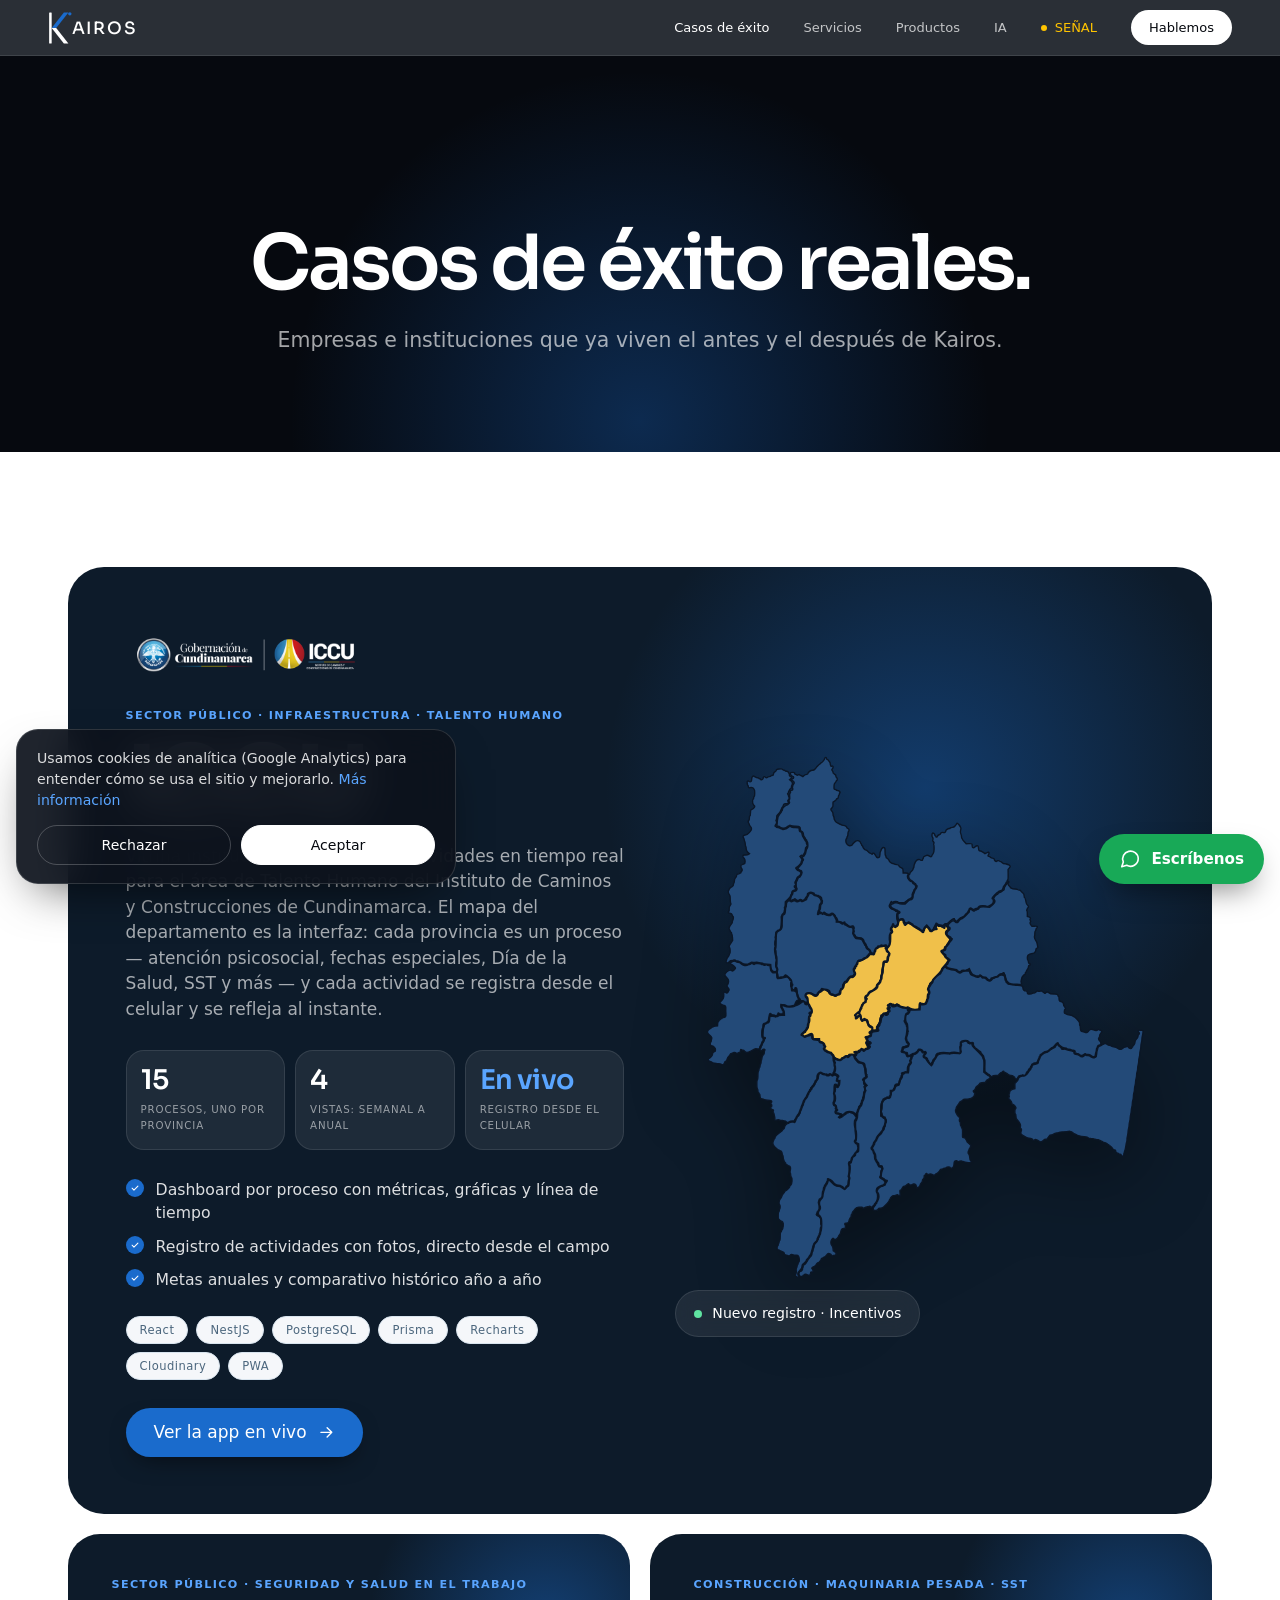
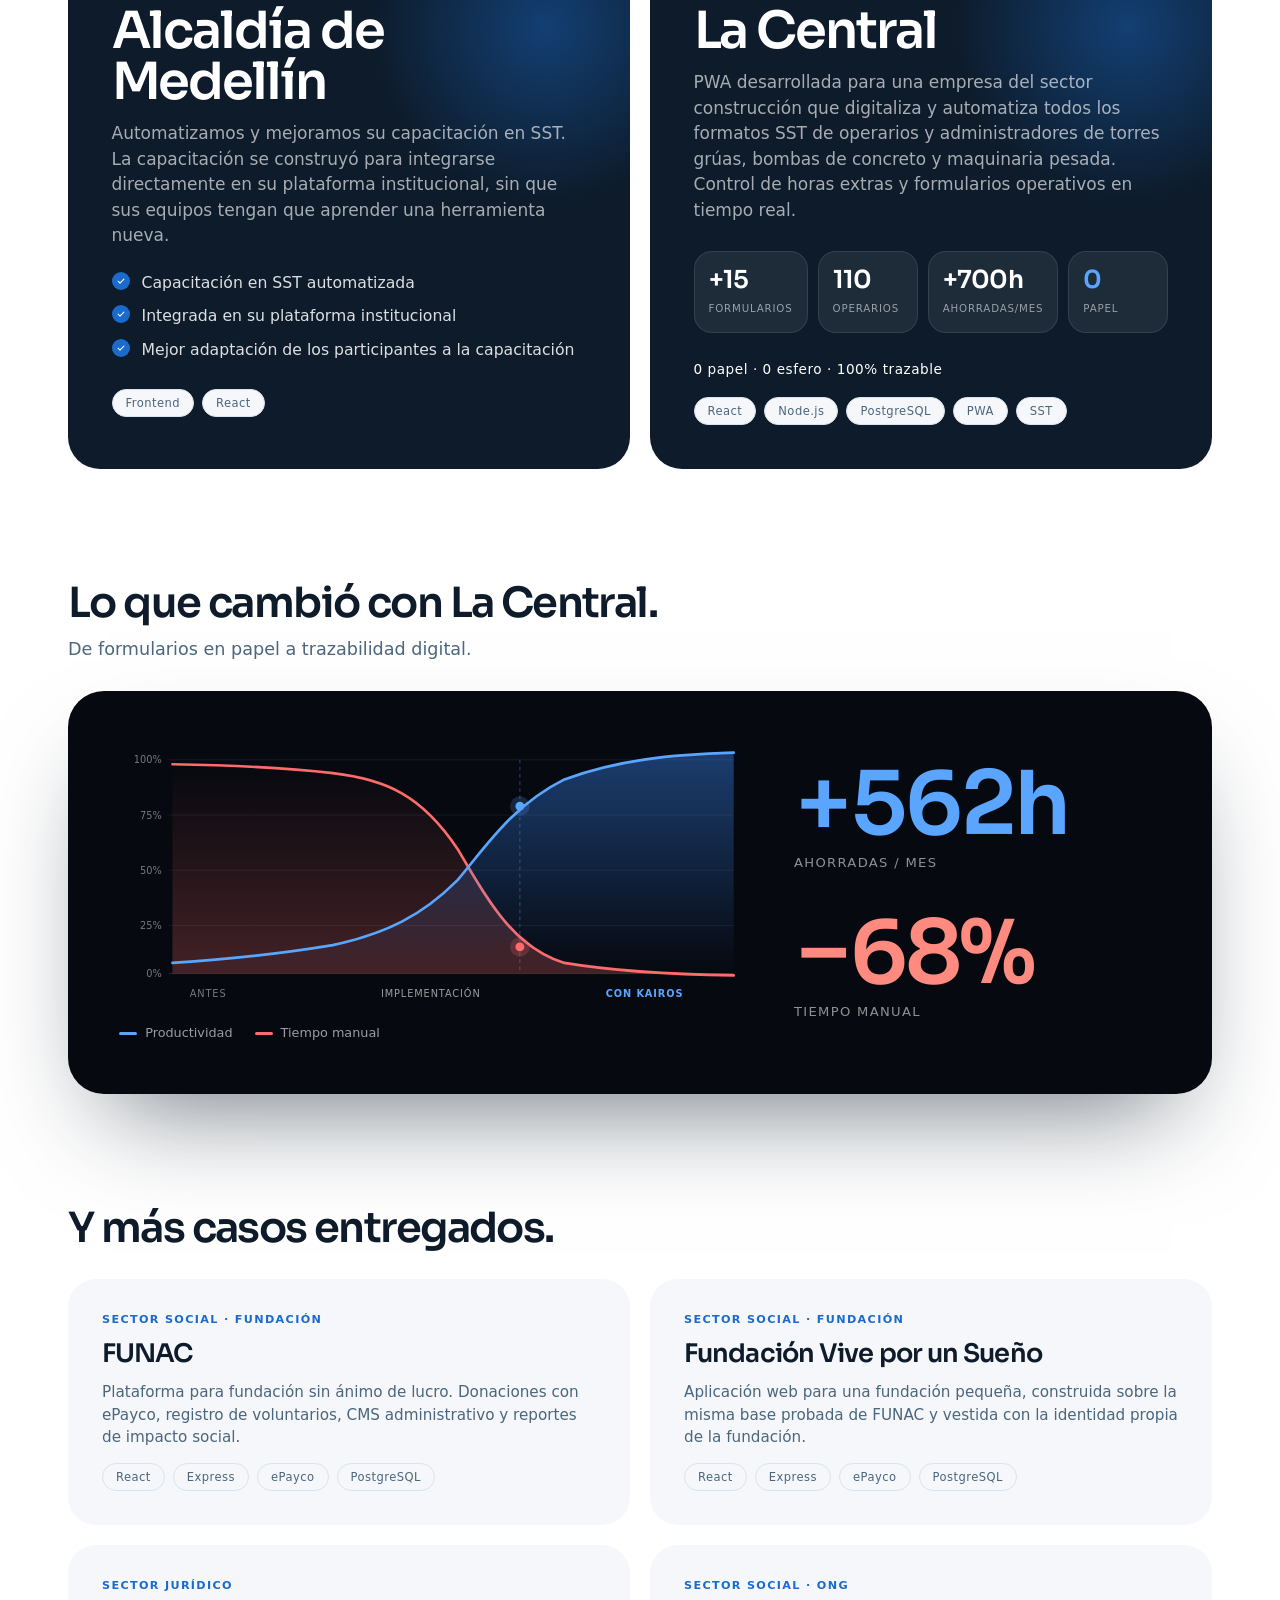
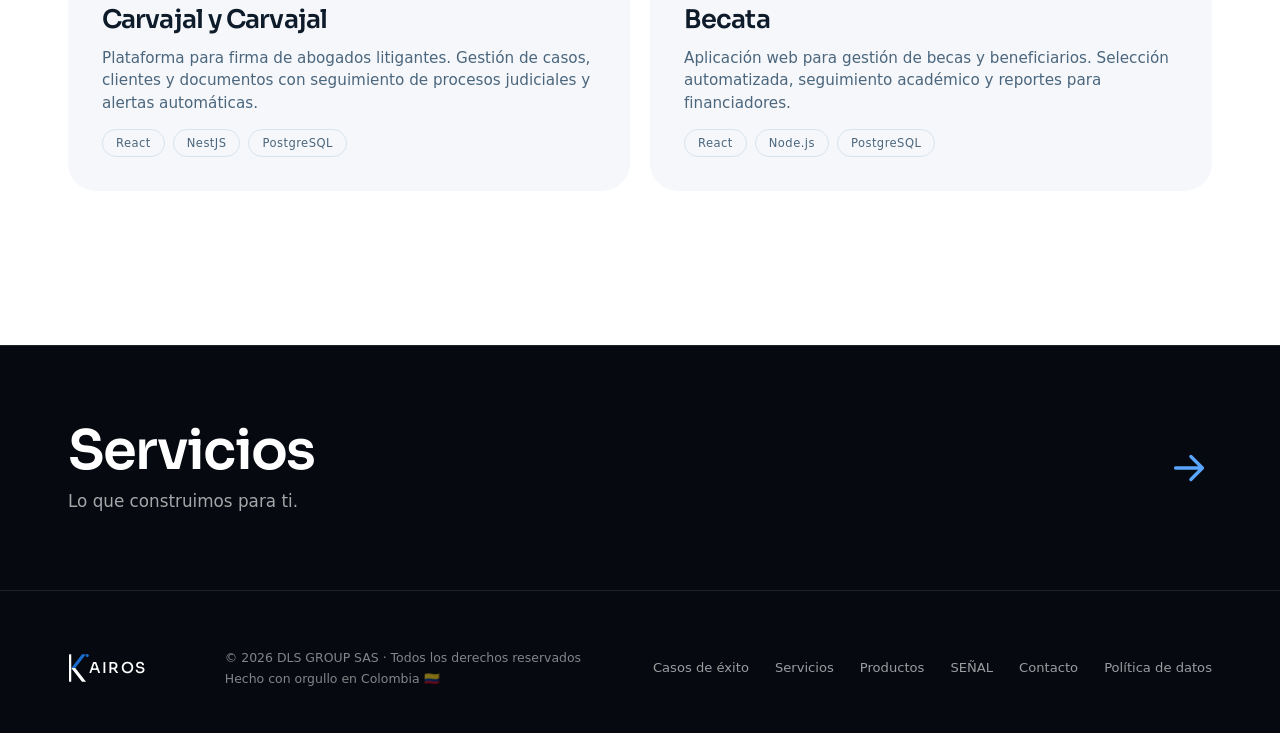
==== casos.html @ 8e81c5b2 "nuevas pantallas" ====
<!DOCTYPE html>
<html lang="es" class="sub">
<head>
<meta charset="UTF-8"/>
<meta name="viewport" content="width=device-width, initial-scale=1.0, viewport-fit=cover"/>
<title>Casos de éxito — Kairos</title>
<script>document.documentElement.classList.add('js')</script>
<meta name="description" content="ICCU, La Central, Alcaldía de Medellín y más: casos reales de software a medida e IA integrada desarrollados por Kairos en Colombia."/>
<meta name="robots" content="index, follow"/>
<meta name="theme-color" content="#06090F"/>
<link rel="canonical" href="https://kairosdls.com/casos.html"/>
<meta property="og:type" content="website"/>
<meta property="og:title" content="Casos de éxito — Kairos"/>
<meta property="og:description" content="ICCU, La Central, Alcaldía de Medellín y más: casos reales de software a medida e IA integrada desarrollados por Kairos en Colombia."/>
<meta property="og:url" content="https://kairosdls.com/casos.html"/>
<meta property="og:image" content="https://kairosdls.com/og-image.png"/>
<meta property="og:locale" content="es_CO"/>
<meta name="twitter:card" content="summary_large_image"/>
<meta name="twitter:title" content="Casos de éxito — Kairos"/>
<meta name="twitter:description" content="ICCU, La Central, Alcaldía de Medellín y más: casos reales de software a medida e IA integrada desarrollados por Kairos en Colombia."/>
<meta name="twitter:image" content="https://kairosdls.com/og-image.png"/>
<link rel="icon" type="image/png" href="logo3.png"/>
<link rel="apple-touch-icon" href="logo3.png"/>
<link rel="preconnect" href="https://fonts.googleapis.com"/>
<link rel="preconnect" href="https://fonts.gstatic.com" crossorigin/>
<link href="https://fonts.googleapis.com/css2?family=Sora:wght@300;400;500;600;700&family=Barlow:wght@400;500;600;700&family=Barlow+Condensed:wght@600;700;800&display=swap" rel="stylesheet"/>
<link rel="stylesheet" href="assets/kairos.css"/>
</head>
<body>
<svg width="0" height="0" style="position:absolute" aria-hidden="true">
  <defs>
    <symbol id="i-arrow" viewBox="0 0 24 24"><path d="M5 12h14M13 6l6 6-6 6"/></symbol>
    <symbol id="i-chev" viewBox="0 0 24 24"><path d="M9 6l6 6-6 6"/></symbol>
    <symbol id="i-check" viewBox="0 0 24 24"><path d="M5 12.5l4.5 4.5L19 7.5"/></symbol>
    <symbol id="i-chat" viewBox="0 0 24 24"><path d="M21 11.5a8.5 8.5 0 0 1-12.6 7.4L3 20.5l1.7-5.2A8.5 8.5 0 1 1 21 11.5z"/></symbol>
    <symbol id="i-mail" viewBox="0 0 24 24"><rect x="3" y="5" width="18" height="14" rx="3"/><path d="M3.5 7.5l8.5 6 8.5-6"/></symbol>
    <symbol id="i-cal" viewBox="0 0 24 24"><rect x="3" y="5" width="18" height="16" rx="3"/><path d="M3 10h18M8 3v4M16 3v4"/></symbol>
    <symbol id="i-file" viewBox="0 0 24 24"><path d="M7 3h7l4 4v14H7V3zM14 3v4h4"/></symbol>
    <symbol id="i-shield" viewBox="0 0 24 24"><path d="M12 3l8 3v6c0 5-3.5 8-8 9-4.5-1-8-4-8-9V6l8-3z"/><path d="M9 12l2 2 4-4"/></symbol>
    <symbol id="i-bell" viewBox="0 0 24 24"><path d="M6 16v-5a6 6 0 1 1 12 0v5l1.5 2h-15L6 16zM10 21h4"/></symbol>
    <symbol id="i-chart" viewBox="0 0 24 24"><path d="M4 20h16M7 20v-7M12 20V6M17 20v-10"/></symbol>
    <symbol id="i-flow" viewBox="0 0 24 24"><path d="M4 4h6v6H4zM14 14h6v6h-6zM10 7h4a3 3 0 0 1 3 3v4"/></symbol>
    <symbol id="i-spark" viewBox="0 0 24 24"><path d="M12 3l1.8 5.2L19 10l-5.2 1.8L12 17l-1.8-5.2L5 10l5.2-1.8L12 3zM19 16l.7 2 2 .7-2 .7-.7 2-.7-2-2-.7 2-.7.7-2z"/></symbol>
    <symbol id="i-alert" viewBox="0 0 24 24"><path d="M12 4l9 16H3L12 4zM12 10v4M12 17h.01"/></symbol>
    <symbol id="i-pen" viewBox="0 0 24 24"><path d="M4 20l4-1L19 8l-3-3L5 16l-1 4z"/></symbol>
    <symbol id="i-form" viewBox="0 0 24 24"><rect x="5" y="3" width="14" height="18" rx="3"/><path d="M9 8h6M9 12h6M9 16h3"/></symbol>
    <symbol id="i-sig" viewBox="0 0 24 24"><path d="M5 5a10 10 0 0 0 0 14M19 5a10 10 0 0 1 0 14M8.5 8.5a5 5 0 0 0 0 7M15.5 8.5a5 5 0 0 1 0 7"/><circle cx="12" cy="12" r="1.2"/></symbol>
    <symbol id="i-eye" viewBox="0 0 24 24"><path d="M2 12s3.8-7 10-7 10 7 10 7-3.8 7-10 7S2 12 2 12z"/><circle cx="12" cy="12" r="3"/></symbol>
    <symbol id="i-key" viewBox="0 0 24 24"><circle cx="8" cy="15" r="4"/><path d="M11 12l9-9M16 7l3 3M14 9l2 2"/></symbol>
    <symbol id="i-dumb" viewBox="0 0 24 24"><path d="M6.5 7v10M3.5 9.5v5M17.5 7v10M20.5 9.5v5M6.5 12h11"/></symbol>
    <symbol id="i-home" viewBox="0 0 24 24"><path d="M4 11l8-7 8 7v9h-5v-6H9v6H4z"/></symbol>
    <symbol id="i-sign" viewBox="0 0 24 24"><path d="M3 18c3 0 4-8 6-8s0 8 3 8 3-5 5-5 1 3 4 3"/></symbol>
  </defs>
</svg>

<nav>
  <a href="index.html" class="logo-a" aria-label="Kairos — inicio">
    <svg class="logo" viewBox="186 20 340 120" role="img" aria-label="Kairos">
      <rect x="190" y="25" width="9" height="110" rx="2" fill="currentColor"/>
      <polygon points="199,80 242,25 258,25 215,80" fill="#1A6BCC"/>
      <polygon points="199,80 242,135 258,135 215,80" fill="currentColor"/>
      <circle cx="263" cy="30" r="6" fill="#1A6BCC"/>
      <text x="270" y="100" fill="currentColor" font-size="60" font-weight="500" letter-spacing="6">AIROS</text>
    </svg>
  </a>
  <button type="button" class="nav-tg" aria-label="Menú" aria-expanded="false" aria-controls="nl"><span></span><span></span></button>
  <div class="nav-links" id="nl">
    <a href="casos.html" aria-current="page">Casos de éxito</a>
    <a href="servicios.html">Servicios</a>
    <a href="productos.html">Productos</a>
    <a href="ia.html">IA</a>
    <a href="senal.html" class="nav-senal">SEÑAL</a>
    <a href="contacto.html" class="nav-cta">Hablemos</a>
  </div>
</nav>

<main>
<header class="phead">
  <div class="wrap">
    <h1 class="hero-in">Casos de éxito reales.</h1>
    <p class="lead hero-in d1">Empresas e instituciones que ya viven el antes y el después de Kairos.</p>
  </div>
</header>

<!-- CASOS DE ÉXITO -->
<section id="casos" class="projects lt">
  <div class="wrap">
    <article class="iccu rv" id="iccu">
      <div class="iccu-t">
        <img class="iccu-logo" src="iccu-logo.png" alt="Gobernación de Cundinamarca · ICCU" height="58"/>
        <div class="sector">SECTOR PÚBLICO · INFRAESTRUCTURA · TALENTO HUMANO</div>
        <h3>ICCU</h3>
        <p>Vitrina institucional y gestor de actividades en tiempo real para el área de Talento Humano del Instituto de Caminos y Construcciones de Cundinamarca. El mapa del departamento es la interfaz: cada provincia es un proceso — atención psicosocial, fechas especiales, Día de la Salud, SST y más — y cada actividad se registra desde el celular y se refleja al instante.</p>
        <div class="mini three">
          <div><b>15</b><span>PROCESOS, UNO POR PROVINCIA</span></div>
          <div><b>4</b><span>VISTAS: SEMANAL A ANUAL</span></div>
          <div class="z"><b>En vivo</b><span>REGISTRO DESDE EL CELULAR</span></div>
        </div>
        <ul class="feats on-dark">
          <li><svg class="ico"><use href="#i-check"/></svg>Dashboard por proceso con métricas, gráficas y línea de tiempo</li>
          <li><svg class="ico"><use href="#i-check"/></svg>Registro de actividades con fotos, directo desde el campo</li>
          <li><svg class="ico"><use href="#i-check"/></svg>Metas anuales y comparativo histórico año a año</li>
        </ul>
        <div class="techs"><span class="tech">React</span><span class="tech">NestJS</span><span class="tech">PostgreSQL</span><span class="tech">Prisma</span><span class="tech">Recharts</span><span class="tech">Cloudinary</span><span class="tech">PWA</span></div>
        <a href="https://talentohumano.iccu.kairosdls.com/mapa" target="_blank" rel="noopener" class="btn btn-p iccu-cta">Ver la app en vivo <svg class="ico"><use href="#i-arrow"/></svg></a>
      </div>
      <div class="imap" aria-hidden="false">
        <svg id="imap-svg" viewBox="0 0 1346 1521" role="img" aria-label="Mapa de Cundinamarca: cada provincia es un proceso de Talento Humano"><g transform="translate(0,1521) scale(0.1,-0.1)"><path class="prov" data-n="Pre pensionados" d="M 3023 14550 c14 -11 34 -20 45 -20 11 0 22 -7 26 -15 3 -10 19 -15 43 -15 35 0 40 -3 60 -46 13 -25 20 -50 17 -55 -9 -15 16 -49 37 -49 35 0 34 -29 -1 -58 l-32 -28 46 -39 c51 -44 56 -65 26 -110 -11 -16 -20 -44 -20 -62 0 -25 -6 -35 -27 -45 -16 -8 -27 -21 -25 -30 1 -8 -5 -21 -13 -28 -8 -7 -15 -23 -15 -36 0 -13 -7 -27 -16 -32 -16 -9 -16 -11 0 -33 9 -13 16 -33 16 -46 0 -12 5 -25 10 -28 18 -11 10 -50 -15 -77 -24 -26 -25 -29 -10 -51 22 -35 10 -57 -34 -58 -20 -1 -44 -2 -53 -3 -20 -1 -47 -34 -48 -58 0 -10 -8 -22 -17 -27 -10 -5 -26 -36 -36 -68 -15 -53 -83 -151 -119 -174 -6 -4 -10 -26 -10 -50 1 -24 -6 -54 -14 -67 -13 -20 -13 -25 1 -44 21 -31 19 -54 -10 -92 -30 -40 -31 -53 -5 -61 11 -3 20 -11 20 -16 0 -5 17 -9 39 -9 21 0 44 -6 50 -14 7 -8 27 -18 44 -22 18 -3 38 -11 44 -16 14 -12 111 18 129 39 6 7 16 13 22 13 5 0 12 7 16 15 3 9 18 15 40 15 21 0 36 -6 40 -15 4 -12 26 -15 105 -15 107 0 111 -2 111 -58 1 -29 21 -62 37 -62 20 0 41 -36 47 -82 4 -25 13 -51 20 -57 7 -6 25 -36 41 -67 16 -31 34 -58 42 -61 7 -3 13 -19 13 -35 0 -16 8 -43 18 -60 17 -29 17 -29 -15 -59 -30 -26 -33 -34 -33 -89 0 -62 -11 -89 -57 -140 -18 -19 -25 -22 -35 -12 -9 9 -17 7 -35 -10 l-22 -21 29 -37 c31 -39 38 -68 20 -86 -6 -6 -13 -24 -16 -40 -3 -16 -9 -31 -13 -34 -4 -3 -20 -22 -35 -42 -15 -20 -44 -45 -64 -56 -20 -10 -38 -24 -40 -31 -5 -15 64 -81 86 -81 21 -1 62 -34 62 -51 0 -36 -35 -87 -70 -103 -28 -12 -39 -24 -43 -46 -4 -16 -18 -47 -32 -70 -26 -41 -32 -74 -15 -85 18 -11 11 -52 -10 -58 -27 -7 -25 -30 4 -62 31 -34 24 -52 -25 -65 -44 -12 -69 -42 -69 -83 0 -15 -7 -30 -15 -33 -9 -4 -15 -19 -15 -35 0 -23 -16 -45 -75 -104 l-75 -76 -2 -62 c0 -39 -6 -68 -16 -80 -12 -13 -13 -22 -4 -42 7 -15 8 -27 2 -30 -6 -4 -10 -24 -10 -46 0 -32 -6 -45 -37 -74 -20 -19 -33 -35 -29 -35 5 0 1 -12 -9 -26 -12 -18 -15 -36 -10 -58 8 -36 7 -48 -3 -181 -8 -108 -28 -154 -67 -155 -11 0 -28 -8 -36 -17 -9 -10 -24 -22 -33 -28 -13 -8 -18 -24 -18 -70 -1 -33 -6 -66 -11 -72 -6 -8 -5 -23 1 -40 6 -19 6 -37 -1 -53 -15 -36 -19 -138 -6 -162 7 -14 7 -23 -2 -34 -16 -20 -13 -147 6 -209 8 -28 15 -65 15 -83 0 -18 5 -42 11 -53 7 -14 7 -30 0 -52 -6 -18 -12 -65 -13 -106 -1 -59 2 -75 15 -83 17 -9 23 -60 11 -92 -9 -24 -95 -22 -114 2 -30 37 -48 88 -47 135 0 26 -2 49 -5 52 -2 3 -47 6 -99 6 -57 1 -100 7 -109 14 -8 7 -41 15 -73 18 -32 3 -65 11 -73 17 -8 8 -28 10 -51 6 -48 -9 -71 -9 -109 -1 -21 5 -34 2 -43 -9 -8 -9 -20 -16 -29 -16 -8 0 -24 -7 -33 -16 -13 -12 -38 -17 -82 -17 -58 -1 -69 3 -105 31 -22 18 -47 32 -55 32 -8 0 -20 7 -27 15 -7 8 -29 15 -50 15 -24 0 -40 5 -44 15 -7 20 -70 20 -86 0 -9 -10 -17 -12 -23 -6 -12 12 -43 -4 -78 -41 -52 -56 -106 -15 -75 55 8 18 17 41 20 52 3 11 17 32 30 46 13 14 27 40 31 57 3 18 11 34 16 37 15 10 11 130 -6 161 -8 16 -15 34 -15 39 0 6 23 45 50 87 l50 77 -6 86 c-4 47 -11 88 -16 91 -4 3 -8 14 -8 24 0 11 -9 24 -20 30 -11 6 -20 21 -20 34 0 13 -7 26 -15 30 -10 4 -15 19 -15 49 0 44 2 47 68 122 16 18 25 39 23 53 -1 13 5 34 13 47 17 27 22 105 6 105 -5 0 -13 12 -16 27 -11 41 -35 63 -70 63 -44 0 -62 23 -35 46 17 15 19 25 14 80 -6 60 -5 64 26 94 35 36 37 42 16 73 -9 15 -14 47 -13 102 1 44 -4 89 -10 100 -37 64 -52 137 -32 150 5 3 10 14 10 23 0 19 51 72 69 72 19 0 51 39 51 63 1 12 7 33 15 47 8 14 14 46 15 71 0 37 5 51 30 75 22 22 30 38 30 67 0 35 1 37 34 37 18 0 39 7 46 15 7 8 19 15 26 15 8 0 14 5 14 12 0 6 8 20 17 30 21 24 21 73 -1 97 -12 13 -16 32 -14 58 3 32 7 38 28 41 14 2 40 10 58 18 31 14 32 17 32 72 0 46 -5 62 -24 83 -65 70 -55 102 33 97 41 -1 63 3 84 17 l29 18 -46 39 c-45 39 -46 41 -46 98 0 32 -4 61 -9 65 -5 3 -12 31 -16 63 -3 31 -10 65 -15 74 -5 9 -13 36 -16 60 -4 24 -14 48 -23 55 -12 9 -13 17 -6 40 9 25 16 28 60 31 47 3 54 7 113 68 54 57 62 70 62 104 0 29 -7 47 -30 72 -16 18 -30 39 -30 48 0 8 -7 24 -15 34 -19 26 -19 70 0 86 10 8 15 31 15 67 0 38 4 55 15 59 12 5 15 24 15 83 0 77 9 101 39 101 21 0 81 60 81 81 0 9 -7 19 -15 23 -8 3 -15 12 -15 19 0 8 -7 20 -15 27 -10 8 -15 31 -15 72 0 43 4 60 15 64 8 4 15 18 15 34 0 15 7 33 15 40 11 9 15 34 15 100 0 66 -4 91 -15 100 -8 7 -15 18 -15 25 0 20 -73 39 -99 25 -27 -14 -51 1 -51 33 0 11 -6 28 -14 36 -8 9 -16 39 -18 66 -3 44 -1 50 18 53 11 2 27 -4 34 -13 16 -19 44 -19 60 0 7 9 14 38 15 66 1 36 8 56 23 71 20 20 24 21 49 7 15 -8 32 -20 36 -26 4 -7 25 -13 46 -13 25 0 41 -5 45 -15 3 -8 14 -15 25 -15 11 0 24 -7 29 -16 15 -26 60 -10 68 24 3 15 7 33 10 40 5 17 41 15 48 -3 3 -9 18 -15 36 -15 18 0 33 6 36 15 4 10 20 15 44 15 24 0 40 5 44 15 3 8 16 15 29 15 30 0 47 18 47 51 0 19 10 33 35 50 19 13 35 29 35 35 0 23 37 43 85 47 28 2 55 4 61 5 6 1 23 -7 37 -18z"/><path class="prov" data-n="Fechas Especiales" d="M 4258 14858 c2 -18 11 -28 28 -32 13 -4 24 -11 24 -16 0 -5 11 -21 25 -36 14 -15 25 -36 25 -47 0 -11 5 -37 11 -58 10 -32 14 -36 30 -26 13 8 21 8 32 -1 18 -15 11 -50 -15 -75 -14 -14 -16 -22 -8 -37 6 -10 15 -22 20 -25 6 -3 10 -19 10 -36 0 -19 5 -29 15 -29 8 0 15 -5 15 -10 0 -6 11 -15 25 -20 19 -7 25 -17 25 -40 0 -18 8 -37 20 -47 23 -20 27 -68 7 -80 -8 -4 -17 -15 -20 -23 -11 -23 -31 -54 -44 -65 -6 -5 -12 -35 -14 -65 -4 -92 -2 -100 26 -100 13 0 28 -6 32 -14 4 -8 25 -16 46 -18 30 -2 42 -9 55 -32 13 -22 14 -30 5 -33 -7 -3 -13 -15 -13 -28 0 -12 -7 -28 -15 -35 -9 -7 -15 -29 -15 -51 0 -33 -4 -40 -26 -45 -14 -4 -29 -17 -34 -30 -5 -12 -25 -30 -45 -40 -19 -9 -38 -21 -42 -27 -3 -5 -5 -38 -4 -74 1 -49 -2 -65 -14 -69 -8 -3 -15 -12 -15 -19 0 -7 -7 -15 -15 -19 -24 -9 -17 -49 15 -80 25 -24 30 -38 30 -75 0 -25 7 -55 15 -65 8 -11 15 -36 15 -57 0 -20 7 -42 15 -49 8 -7 15 -18 15 -25 0 -16 63 -65 83 -65 8 0 20 -7 27 -15 7 -8 20 -15 30 -15 10 0 23 -7 30 -15 8 -9 30 -15 58 -15 36 0 52 -6 74 -27 15 -15 28 -32 28 -39 0 -7 10 -16 23 -20 12 -4 25 -12 29 -18 13 -19 9 -56 -7 -62 -11 -5 -15 -22 -15 -63 0 -35 -6 -65 -15 -77 -8 -10 -15 -29 -15 -42 0 -12 -7 -25 -15 -28 -11 -5 -15 -22 -15 -63 0 -50 4 -60 36 -95 30 -32 42 -39 71 -38 47 2 73 11 73 25 1 14 69 87 99 105 46 27 131 2 131 -38 0 -10 7 -23 15 -30 8 -7 15 -20 15 -30 0 -9 9 -25 20 -35 11 -10 20 -25 20 -34 1 -18 55 -81 70 -81 17 0 62 -32 90 -62 13 -16 32 -28 41 -28 9 0 22 -7 29 -15 7 -8 18 -15 25 -15 7 0 15 7 19 15 10 28 41 16 61 -22 20 -39 69 -93 85 -93 5 0 20 5 33 11 22 10 24 17 26 82 1 46 7 77 16 87 8 9 15 22 15 28 0 27 43 82 63 82 44 0 49 -12 49 -118 0 -74 4 -104 14 -113 8 -6 14 -22 14 -35 0 -16 8 -28 23 -33 21 -9 67 -62 67 -79 0 -4 14 -23 31 -40 23 -23 40 -32 64 -32 19 0 40 -6 48 -14 8 -8 38 -16 68 -18 51 -3 54 -5 59 -32 4 -22 15 -34 45 -48 22 -11 47 -23 55 -27 10 -6 16 -27 18 -70 l3 -61 70 0 c55 0 71 -3 76 -16 4 -10 -1 -22 -10 -29 -12 -8 -17 -27 -17 -56 0 -39 6 -50 46 -91 26 -27 54 -48 63 -48 22 0 41 -19 41 -42 0 -11 7 -18 18 -18 10 0 30 -13 45 -28 38 -40 36 -79 -7 -121 -21 -20 -32 -39 -29 -50 2 -10 -3 -23 -11 -30 -9 -8 -16 -22 -16 -32 0 -10 -5 -21 -11 -24 -5 -4 -8 -19 -4 -34 9 -43 -20 -89 -63 -101 -21 -5 -53 -25 -72 -45 -19 -19 -38 -35 -43 -35 -6 0 -16 -8 -23 -17 -10 -15 -26 -18 -96 -15 -59 2 -86 7 -94 17 -16 21 -132 21 -140 0 -8 -20 -24 -19 -40 3 -12 16 -14 16 -28 -3 -8 -11 -16 -27 -16 -35 0 -8 -7 -24 -15 -34 -26 -34 -18 -69 21 -104 20 -18 44 -32 54 -32 23 0 90 -38 90 -51 0 -5 12 -9 28 -9 41 0 59 -15 43 -34 -8 -9 -20 -16 -27 -16 -20 0 -19 -165 1 -204 25 -47 19 -97 -15 -130 -36 -35 -80 -31 -80 8 0 13 -6 26 -14 29 -18 7 -26 -1 -26 -28 0 -13 -7 -28 -15 -35 -8 -7 -15 -19 -15 -27 0 -7 -6 -16 -14 -19 -18 -7 -16 -76 2 -82 17 -5 15 -39 -3 -46 -8 -3 -15 -12 -15 -19 0 -8 -7 -20 -15 -27 -10 -9 -14 -36 -14 -110 0 -55 4 -102 9 -105 7 -4 6 -13 0 -25 -5 -10 -10 -31 -10 -46 0 -52 -65 -89 -77 -44 -6 22 -14 24 -60 11 -22 -6 -43 -6 -64 2 -26 10 -32 9 -43 -6 -9 -11 -26 -17 -50 -17 -22 0 -36 -5 -36 -12 0 -7 -13 -22 -30 -33 -16 -11 -35 -33 -41 -50 -6 -16 -16 -40 -21 -52 -6 -11 -8 -26 -4 -31 3 -5 0 -15 -7 -21 -10 -7 -23 -6 -50 6 -29 13 -38 24 -43 50 -4 19 -15 38 -25 43 -30 17 -69 56 -69 71 0 8 -7 23 -15 33 -8 11 -15 27 -15 36 0 9 -13 29 -30 45 -20 19 -30 38 -30 58 0 22 -10 39 -37 63 -34 30 -40 32 -110 31 -75 0 -92 7 -93 41 0 8 -13 27 -30 43 -29 29 -30 47 -8 76 6 8 5 25 -3 48 -11 31 -11 37 1 45 12 8 12 14 -3 45 -15 31 -21 35 -40 29 -35 -13 -100 -5 -119 14 -27 27 -42 37 -61 45 -9 3 -22 18 -29 31 -11 25 -11 25 -40 8 -28 -16 -30 -16 -42 0 -7 10 -34 20 -65 24 -35 5 -54 12 -58 23 -11 38 -45 101 -54 101 -5 0 -9 10 -9 21 0 33 -63 89 -98 89 -17 0 -32 -6 -36 -15 -4 -11 -21 -15 -63 -15 -52 0 -61 3 -83 30 -28 34 -47 38 -66 13 -11 -15 -16 -16 -31 -5 -18 12 -36 20 -60 28 -18 5 -16 49 2 64 11 9 15 32 15 81 0 65 2 70 26 79 14 6 24 16 21 23 -2 6 -1 24 4 39 5 18 3 33 -7 45 -7 10 -14 33 -14 51 0 20 -5 32 -14 32 -8 0 -16 7 -20 15 -3 8 -15 15 -26 15 -11 0 -23 7 -26 15 -4 9 -20 15 -43 15 -36 1 -81 28 -81 49 0 6 -10 11 -23 11 -12 0 -33 7 -46 16 -21 15 -26 15 -54 1 -18 -9 -40 -18 -49 -21 -13 -4 -18 -16 -18 -40 0 -19 -6 -39 -14 -43 -7 -4 -21 -24 -31 -43 -37 -72 -86 -100 -115 -65 -7 8 -23 15 -35 15 -12 0 -28 -7 -35 -15 -20 -25 -68 -18 -96 13 -17 18 -27 23 -31 15 -2 -7 -15 -13 -27 -13 -12 0 -32 -7 -44 -16 -23 -16 -62 -11 -62 7 0 6 7 17 15 25 8 9 15 27 15 41 0 14 12 42 27 62 16 21 26 45 24 59 -4 32 16 52 50 52 56 0 88 59 55 100 -17 20 -15 172 2 178 7 2 12 8 12 13 0 6 9 30 20 55 14 31 27 44 40 44 12 0 24 10 30 24 5 13 12 25 17 27 4 2 15 24 24 49 14 40 15 48 1 68 -8 12 -22 22 -32 22 -10 0 -23 7 -30 15 -7 8 -18 15 -26 15 -38 0 -25 35 40 103 41 44 66 87 66 115 0 11 7 25 15 32 8 7 15 18 15 25 0 7 -7 18 -15 25 -27 22 -19 60 15 71 19 7 30 18 30 30 0 11 6 22 14 25 8 3 17 26 20 52 8 56 24 101 45 125 21 25 19 151 -3 176 -9 10 -16 25 -16 35 0 9 -7 19 -15 22 -8 4 -15 14 -15 24 0 10 -13 32 -30 50 -21 23 -30 42 -30 67 0 38 -25 93 -42 93 -27 0 -48 34 -48 77 0 30 -4 43 -14 43 -8 0 -16 7 -20 15 -4 12 -25 15 -104 14 -79 -1 -104 2 -126 16 -25 16 -28 16 -45 1 -9 -9 -24 -16 -32 -16 -8 0 -27 -14 -44 -31 -28 -28 -34 -30 -90 -28 -47 3 -67 9 -94 30 -18 15 -40 25 -47 22 -22 -8 -46 18 -39 41 4 12 8 62 10 111 2 105 17 145 74 202 23 22 41 47 41 56 0 8 7 20 15 27 8 7 15 27 15 45 0 28 8 39 55 74 30 22 60 41 68 41 18 0 77 53 77 70 0 7 -8 22 -17 32 -17 19 -16 20 7 38 23 18 24 20 13 92 -10 72 -5 103 20 120 7 4 6 12 -2 22 -17 21 -8 33 34 40 29 6 35 11 35 32 0 14 -5 34 -10 44 -7 13 -7 21 0 25 5 3 10 16 10 29 0 13 9 31 20 41 11 10 20 28 20 40 0 23 -32 57 -63 68 -28 10 -16 41 18 47 25 4 30 10 30 35 0 24 -5 31 -25 33 -33 5 -50 20 -66 57 -17 42 -3 55 62 55 36 0 55 -4 56 -12 0 -7 1 -20 2 -28 1 -8 12 -17 26 -18 14 -2 28 -10 33 -17 6 -11 13 -11 38 3 28 16 31 16 43 0 7 -10 21 -18 31 -18 10 0 27 -8 38 -17 17 -16 20 -16 30 -3 20 26 63 48 97 52 26 2 34 8 35 24 3 42 75 94 131 94 29 0 44 7 70 36 19 19 34 37 34 39 0 8 101 105 109 105 5 0 11 7 15 15 3 8 11 15 19 15 17 0 99 99 91 112 -8 13 17 39 35 36 9 -2 17 -15 19 -30z"/><path class="prov" data-n="Salud Mental" d="M 7979 12998 c50 -58 64 -94 51 -131 -14 -42 -12 -107 5 -137 8 -14 14 -44 15 -66 0 -24 6 -47 15 -54 8 -7 15 -19 15 -27 0 -8 23 -37 51 -66 l51 -52 77 2 c48 1 79 -3 83 -10 4 -7 8 -33 8 -59 0 -46 1 -48 28 -48 18 0 38 11 57 30 23 24 37 30 60 28 30 -3 30 -4 33 -68 3 -68 11 -80 53 -80 15 0 32 -7 39 -15 7 -8 17 -15 22 -15 5 0 22 -10 38 -21 l28 -22 46 22 c25 13 50 20 55 17 19 -12 19 -48 -1 -68 -23 -23 -17 -48 12 -48 12 0 31 -11 44 -25 13 -14 34 -25 49 -25 40 0 57 -10 57 -34 0 -28 43 -68 64 -60 9 3 16 10 16 15 0 15 57 10 70 -6 7 -8 20 -15 29 -15 10 0 30 -14 47 -31 21 -22 35 -29 54 -26 14 3 40 -1 59 -9 18 -8 40 -14 49 -14 17 0 62 -38 62 -53 0 -5 -14 -26 -30 -47 l-31 -39 2 -140 c2 -119 -1 -144 -14 -159 -10 -10 -17 -26 -17 -36 0 -9 -7 -19 -15 -22 -8 -4 -15 -15 -15 -26 0 -11 -18 -38 -40 -60 -28 -28 -40 -49 -40 -69 0 -38 -46 -84 -93 -93 -20 -4 -37 -11 -37 -16 0 -6 -4 -10 -10 -10 -8 0 -54 -39 -92 -78 -81 -84 -92 -104 -64 -115 8 -3 18 -26 21 -51 6 -40 4 -49 -20 -78 -30 -36 -115 -88 -143 -88 -10 0 -23 5 -29 11 -6 6 -49 10 -103 10 -82 -1 -95 -3 -111 -22 -11 -12 -19 -25 -19 -29 0 -11 -50 -31 -61 -24 -5 3 -22 -4 -38 -15 -37 -27 -42 -26 -75 4 -15 14 -32 25 -38 25 -18 0 -48 -32 -48 -50 0 -10 -7 -23 -15 -30 -8 -7 -15 -18 -15 -25 0 -7 -20 -31 -45 -53 -25 -22 -45 -44 -45 -50 0 -16 -71 -62 -96 -62 -12 0 -38 -18 -61 -42 -63 -68 -76 -72 -107 -37 -14 16 -26 33 -26 39 0 33 -95 -27 -186 -118 -18 -19 -29 -22 -53 -17 -20 4 -32 2 -38 -7 -14 -22 -61 -49 -68 -38 -3 6 -28 10 -54 10 -37 0 -54 6 -75 25 -30 28 -46 32 -46 11 0 -7 -7 -19 -15 -26 -8 -7 -15 -23 -15 -35 0 -13 -7 -25 -15 -29 -8 -3 -15 -12 -15 -21 0 -24 -41 -75 -61 -75 -17 0 -42 24 -45 44 -1 6 -22 33 -46 58 l-45 48 -36 -33 c-20 -17 -39 -45 -43 -62 -15 -66 -55 -74 -107 -20 -19 19 -41 35 -50 35 -9 0 -19 5 -22 10 -7 11 -88 50 -105 50 -6 0 -15 11 -20 25 -5 14 -14 25 -19 25 -6 0 -30 14 -54 30 -51 34 -60 36 -77 15 -7 -8 -27 -15 -46 -15 -35 0 -53 19 -58 63 -5 46 -17 57 -59 57 -23 0 -48 -7 -58 -16 -31 -28 -46 -11 -53 58 -7 66 -2 98 17 98 6 0 19 7 29 17 17 15 17 17 2 35 -10 10 -23 18 -29 18 -7 0 -18 7 -25 15 -7 8 -25 15 -40 15 -16 0 -30 7 -34 15 -3 8 -14 15 -24 15 -11 0 -25 7 -32 15 -7 8 -16 15 -21 15 -23 0 -50 42 -47 73 3 29 6 32 40 35 25 2 42 10 48 22 9 16 18 18 67 13 32 -3 65 -12 74 -19 10 -9 42 -14 95 -14 l80 0 59 60 c45 46 66 60 88 60 48 0 77 36 77 97 0 28 3 53 8 55 4 2 15 29 25 60 10 32 25 65 35 74 35 35 58 114 33 114 -5 0 -14 14 -20 30 -5 17 -17 30 -25 30 -9 0 -34 20 -57 45 -23 25 -50 45 -60 45 -11 0 -19 4 -19 8 0 5 -10 19 -22 31 -28 31 -32 108 -5 122 9 6 17 19 17 30 0 11 20 39 45 61 28 26 45 50 45 64 0 12 5 24 12 26 6 2 12 25 13 51 2 26 7 53 12 59 6 7 13 24 16 38 4 14 20 40 36 58 24 26 38 32 70 32 21 0 41 -5 43 -10 2 -6 17 -12 33 -13 22 -1 30 2 30 15 0 10 6 23 13 30 6 6 12 22 12 35 0 16 9 27 28 34 15 6 35 15 44 20 29 15 56 10 99 -16 35 -23 42 -24 54 -11 8 8 15 21 15 28 0 7 14 28 30 46 29 33 30 35 30 142 0 60 -4 111 -9 114 -5 4 -4 19 2 36 9 24 9 33 -1 39 -20 12 -42 60 -31 66 14 9 11 55 -6 71 -20 20 -20 98 0 114 12 10 19 8 40 -11 13 -13 25 -32 25 -42 0 -10 7 -20 15 -23 8 -4 15 -12 15 -20 0 -25 37 -16 44 11 4 17 19 30 46 41 22 9 40 22 40 30 0 7 13 20 30 29 23 12 34 13 53 4 21 -9 28 -8 46 10 12 12 21 29 21 39 0 20 61 62 91 62 12 0 27 7 33 16 8 10 30 17 59 19 39 2 52 8 69 31 12 16 25 31 29 34 3 3 11 15 18 28 17 31 29 28 70 -20z"/><path class="prov" data-n="Feria de Servicios" d="M 3880 11040 c14 -16 31 -29 39 -30 29 0 116 -36 136 -55 37 -35 55 -73 55 -114 0 -32 -5 -43 -28 -59 -25 -19 -28 -26 -30 -93 -1 -39 -7 -78 -14 -87 -7 -8 -14 -26 -15 -41 -2 -14 -9 -36 -15 -49 -9 -17 -9 -25 1 -35 10 -9 14 -8 22 6 12 21 95 25 102 5 3 -10 9 -10 26 0 20 12 27 10 57 -13 24 -18 50 -27 93 -31 52 -5 62 -3 80 18 20 21 24 22 49 7 15 -8 29 -24 31 -34 2 -11 9 -24 17 -28 8 -4 14 -15 14 -24 0 -9 8 -25 17 -35 10 -11 17 -34 16 -53 l-1 -35 48 0 c40 0 54 -5 81 -31 29 -27 35 -29 60 -19 30 13 49 7 49 -16 0 -8 8 -14 18 -14 9 0 31 -13 48 -29 29 -27 76 -41 135 -41 25 0 27 -3 31 -57 3 -31 0 -69 -6 -84 -8 -24 -7 -33 12 -58 12 -17 22 -34 22 -39 0 -5 9 -19 19 -31 11 -13 22 -28 24 -34 2 -8 30 -12 74 -12 65 0 73 -3 99 -29 16 -15 29 -33 29 -40 1 -6 13 -30 28 -53 15 -24 27 -47 27 -52 0 -5 7 -11 15 -15 8 -3 15 -16 15 -28 0 -31 35 -82 61 -88 12 -3 31 -21 42 -41 l21 -36 -23 -29 c-43 -55 -114 -124 -128 -124 -8 0 -30 -12 -49 -26 -22 -17 -52 -28 -86 -33 -56 -6 -65 -16 -99 -108 -6 -18 -21 -43 -34 -57 -12 -13 -25 -36 -29 -50 -3 -14 -11 -26 -16 -26 -15 0 -11 -73 5 -94 22 -30 18 -65 -12 -96 -20 -21 -33 -28 -52 -24 -31 6 -81 -36 -124 -103 -15 -24 -34 -43 -43 -43 -17 0 -53 -38 -54 -56 0 -6 -7 -17 -15 -24 -9 -8 -15 -30 -15 -59 0 -50 -13 -71 -42 -71 -11 0 -18 -7 -18 -19 0 -10 -7 -24 -15 -31 -9 -7 -15 -29 -15 -51 0 -34 -3 -39 -27 -44 -16 -4 -40 -13 -55 -21 -34 -18 -48 -18 -78 3 -14 10 -33 16 -42 15 -27 -5 -58 17 -58 41 -1 28 -38 71 -71 81 -13 5 -49 11 -79 16 -30 4 -63 10 -72 14 -13 6 -22 0 -37 -26 -11 -18 -34 -41 -51 -51 -16 -10 -30 -25 -30 -33 0 -8 -4 -14 -10 -14 -5 0 -12 -11 -16 -25 -11 -44 -55 -44 -126 2 -26 16 -58 25 -101 28 -58 4 -66 2 -87 -20 -36 -39 -33 -90 8 -121 28 -23 32 -31 32 -75 0 -46 -2 -49 -25 -49 -14 0 -39 10 -56 22 -20 15 -41 21 -64 19 -30 -2 -36 1 -45 23 -5 14 -14 26 -19 26 -12 0 -51 76 -51 100 0 11 -4 20 -9 20 -5 0 -13 40 -17 90 -4 54 -12 94 -20 101 -18 15 -50 7 -46 -13 4 -26 -25 -43 -52 -30 -29 13 -41 78 -20 103 18 21 18 45 -1 53 -11 4 -13 16 -9 50 6 43 5 46 -47 98 -67 66 -118 108 -131 108 -5 0 -23 -13 -38 -30 -24 -26 -35 -30 -79 -30 -28 0 -51 -4 -51 -10 0 -5 -8 -10 -19 -10 -15 0 -20 10 -26 48 -3 26 -11 61 -17 77 -8 23 -7 41 4 74 15 42 14 46 -8 79 -17 25 -22 41 -17 56 14 36 10 263 -4 278 -8 7 -13 40 -13 83 0 43 -5 76 -12 83 -10 10 -10 17 -1 31 7 11 12 67 13 137 4 320 5 327 68 359 70 36 104 86 103 150 -1 66 -1 76 4 178 5 99 15 137 38 137 29 0 45 39 50 120 2 44 9 86 15 92 7 7 12 39 12 71 0 51 4 63 26 83 29 27 66 31 84 9 7 -8 20 -15 30 -15 10 0 23 7 30 15 7 8 29 15 50 15 24 0 40 -5 44 -15 3 -9 18 -15 40 -15 19 0 41 7 50 15 16 17 66 21 66 5 0 -17 53 -10 85 11 17 11 38 22 48 25 9 4 17 16 17 28 0 11 14 41 30 66 16 25 30 52 30 61 0 24 10 29 55 29 33 0 46 -6 65 -30z"/><path class="prov" data-n="Actividades Deportivas y Recreativas" d="M 9380 11390 c0 -10 -7 -23 -16 -28 -14 -8 -14 -12 -1 -43 8 -19 24 -41 36 -49 11 -8 21 -22 21 -32 0 -11 7 -18 19 -18 10 0 24 -7 31 -15 9 -11 32 -15 80 -15 48 0 71 -4 80 -15 7 -8 27 -15 46 -15 24 0 34 -5 39 -20 3 -11 26 -34 51 -52 43 -30 44 -33 44 -85 0 -29 4 -53 9 -53 13 0 31 -54 45 -130 9 -56 15 -67 39 -78 20 -10 27 -20 27 -43 0 -17 -6 -32 -15 -35 -8 -4 -15 -12 -15 -20 0 -8 -6 -23 -12 -34 -10 -15 -10 -22 0 -32 7 -7 12 -40 12 -83 l0 -72 39 -12 c43 -13 61 -42 40 -67 -9 -11 -9 -18 -1 -26 15 -15 15 -51 1 -65 -9 -9 -8 -20 5 -45 32 -66 36 -68 112 -61 56 4 72 2 83 -10 11 -14 9 -20 -13 -40 -15 -14 -26 -35 -26 -49 0 -14 -7 -31 -15 -38 -10 -9 -15 -31 -15 -72 0 -33 -4 -68 -10 -78 -11 -21 18 -100 50 -135 10 -11 23 -47 28 -80 6 -33 13 -70 17 -83 6 -19 2 -24 -24 -33 -26 -9 -31 -16 -31 -45 0 -20 -8 -42 -19 -53 -10 -10 -20 -24 -23 -31 -2 -7 -28 -16 -58 -21 -59 -9 -94 -24 -122 -51 -23 -23 -25 -120 -3 -138 9 -7 15 -29 15 -51 0 -35 3 -39 25 -39 14 0 25 -2 25 -4 0 -2 3 -12 6 -20 5 -12 -2 -19 -25 -27 -27 -9 -31 -16 -31 -46 0 -24 -10 -47 -30 -73 -16 -21 -30 -45 -30 -53 0 -8 -7 -20 -15 -27 -8 -7 -15 -23 -15 -36 0 -13 -4 -24 -10 -24 -20 0 -78 -61 -83 -88 -3 -15 -11 -49 -18 -75 -10 -39 -10 -53 0 -69 10 -16 10 -23 0 -35 -11 -12 -32 -14 -118 -9 -139 7 -158 10 -167 19 -4 4 -18 7 -32 7 -27 0 -101 74 -102 101 0 9 -7 33 -15 52 -8 20 -15 47 -15 60 0 14 -7 30 -15 37 -8 7 -14 20 -13 28 4 22 -33 28 -44 8 -6 -10 -23 -16 -47 -16 -32 0 -43 -7 -74 -42 -31 -35 -43 -42 -68 -40 -18 1 -49 -7 -71 -18 -21 -11 -45 -20 -53 -20 -8 0 -15 -6 -15 -12 0 -7 -12 -21 -26 -32 l-26 -18 -41 38 c-23 22 -43 42 -45 47 -2 4 -25 7 -50 7 -39 1 -52 6 -76 30 -32 33 -54 38 -62 15 -4 -11 -21 -15 -59 -15 -34 0 -57 5 -65 15 -7 8 -22 15 -34 15 -41 1 -74 46 -117 157 -10 26 -12 27 -23 11 -7 -10 -20 -18 -28 -18 -8 0 -29 -7 -47 -16 -25 -13 -38 -14 -63 -5 -25 9 -36 8 -55 -4 -12 -9 -23 -20 -23 -25 0 -6 -18 -10 -39 -10 -33 0 -43 5 -61 30 -17 24 -29 30 -59 30 -21 0 -55 7 -74 15 -20 8 -50 15 -66 15 -32 0 -102 32 -121 56 -17 19 -6 42 25 54 15 6 25 17 25 30 0 23 25 68 48 87 12 10 13 15 2 28 -7 8 -19 15 -27 15 -7 0 -16 7 -19 15 -4 8 -14 15 -24 15 -20 0 -34 16 -36 40 -3 44 -5 50 -15 50 -6 0 -26 12 -45 27 -27 20 -34 32 -32 52 2 21 9 27 33 29 43 5 55 19 55 67 0 35 4 44 25 53 14 7 30 23 35 37 5 14 14 25 20 25 5 0 10 8 10 18 0 9 20 39 45 67 46 51 56 75 31 75 -8 0 -16 10 -18 22 -2 13 -14 25 -33 32 -16 6 -43 20 -58 30 -25 17 -28 24 -25 65 3 41 7 48 46 74 35 24 42 34 42 62 0 29 -4 34 -27 37 -23 2 -29 8 -31 35 -3 28 5 39 55 87 70 67 100 72 150 24 31 -30 34 -31 59 -17 15 7 29 20 32 29 7 21 54 70 67 70 27 0 98 51 151 110 33 36 65 69 72 73 6 4 12 18 12 29 0 22 26 58 42 58 5 0 24 -11 42 -25 37 -28 61 -32 70 -10 3 8 14 15 24 15 10 0 22 4 27 9 6 5 21 11 35 13 16 2 26 11 30 28 9 38 61 46 222 34 l78 -6 55 44 c30 23 55 45 55 49 0 3 9 17 20 29 23 27 20 72 -8 103 -13 15 -14 21 -4 35 7 9 16 26 21 37 9 21 63 65 81 65 5 0 10 5 10 11 0 16 42 48 64 49 10 0 35 14 56 30 21 17 43 30 49 30 6 0 11 17 11 39 0 22 6 44 15 51 8 7 15 18 15 25 0 6 9 20 20 30 11 10 20 24 20 32 0 7 6 16 14 19 8 3 17 16 20 30 8 29 26 32 26 4z"/><path class="prov" data-n="Incentivos" d="M 5910 9570 c12 -8 13 -13 2 -30 -10 -17 -10 -21 3 -26 9 -4 15 -19 15 -38 0 -31 28 -66 63 -79 19 -7 23 -32 7 -42 -5 -3 -10 -14 -10 -24 0 -10 -7 -24 -15 -31 -9 -7 -15 -35 -17 -73 l-3 -62 -41 3 c-53 4 -74 -24 -74 -101 0 -30 -7 -71 -15 -90 -8 -21 -15 -67 -15 -105 0 -50 -4 -73 -15 -82 -11 -9 -15 -32 -15 -80 0 -51 -4 -69 -15 -74 -8 -3 -15 -16 -15 -29 0 -14 -16 -37 -45 -62 -36 -32 -45 -47 -45 -72 0 -23 -9 -42 -34 -66 -32 -32 -106 -77 -127 -77 -18 0 -79 -63 -79 -82 0 -12 -17 -29 -45 -46 -48 -29 -52 -42 -35 -102 13 -45 -3 -88 -36 -96 -13 -3 -24 -12 -24 -19 0 -6 -9 -20 -20 -30 -11 -10 -20 -26 -20 -35 0 -10 -13 -44 -30 -76 -16 -32 -30 -67 -30 -77 0 -10 -8 -21 -17 -24 -24 -9 -106 -71 -115 -88 -5 -7 -1 -18 7 -25 9 -7 15 -29 15 -52 0 -36 2 -39 22 -32 12 3 36 22 54 41 18 19 39 33 46 31 7 -3 14 -24 16 -48 3 -42 42 -107 56 -93 4 4 22 12 41 19 47 16 85 0 85 -37 0 -14 7 -34 15 -45 8 -10 15 -28 15 -39 1 -26 73 -88 87 -74 17 17 31 -13 26 -53 -4 -32 -10 -39 -39 -48 -43 -15 -54 -47 -24 -70 25 -19 22 -50 -4 -50 -7 0 -16 -7 -20 -15 -4 -10 -20 -15 -51 -15 -51 0 -68 -19 -41 -45 9 -9 16 -25 16 -36 0 -10 5 -19 10 -19 16 0 12 -40 -5 -46 -8 -4 -15 -18 -15 -34 0 -15 7 -33 15 -40 8 -7 15 -21 15 -31 0 -10 7 -22 16 -27 25 -14 13 -47 -18 -50 -15 -2 -32 -10 -38 -18 -16 -19 -69 -18 -91 2 -16 14 -19 13 -40 -15 -13 -17 -30 -31 -40 -31 -9 0 -22 -7 -29 -15 -8 -10 -31 -15 -66 -15 -60 0 -71 -16 -32 -42 20 -13 21 -17 9 -32 -8 -10 -21 -14 -30 -10 -21 8 -127 8 -140 -1 -6 -3 -11 -13 -11 -21 0 -11 -12 -14 -48 -13 -42 2 -52 -2 -81 -30 -19 -18 -39 -30 -47 -27 -9 3 -19 -4 -26 -19 -15 -33 -50 -41 -92 -21 -19 9 -41 16 -50 16 -9 0 -16 4 -16 9 0 5 -9 12 -19 16 -11 3 -24 18 -29 33 -5 15 -19 38 -31 52 -12 14 -27 33 -34 43 -7 10 -26 20 -42 22 -16 1 -31 8 -33 14 -2 6 -14 11 -27 11 -13 0 -28 6 -32 14 -4 8 -19 16 -33 18 -20 2 -26 9 -28 36 -2 21 3 41 13 52 14 15 14 18 0 30 -8 7 -15 20 -15 30 0 10 -14 34 -32 54 -24 27 -40 36 -63 36 -39 0 -55 16 -55 55 l0 31 -80 1 c-44 1 -85 5 -90 8 -6 3 -10 28 -10 56 0 36 -5 54 -20 69 -25 25 -35 25 -67 0 -14 -11 -48 -27 -76 -35 -27 -8 -56 -20 -64 -27 -12 -10 -17 -9 -27 3 -6 8 -19 18 -28 22 -26 9 -22 36 7 49 14 6 25 15 25 20 0 4 9 8 20 8 12 0 20 7 20 18 0 9 12 31 28 47 31 35 62 115 62 163 0 18 7 44 16 58 13 19 16 39 11 90 -6 60 -5 66 13 71 16 4 20 14 20 44 0 28 5 41 20 49 16 9 18 18 15 66 -2 31 -10 63 -17 71 -13 16 -32 48 -44 73 -4 8 -18 32 -31 52 -17 28 -23 52 -23 95 0 76 -7 97 -33 108 -13 6 -23 21 -25 35 -2 22 4 29 37 43 30 14 45 16 60 8 11 -6 28 -11 39 -11 10 0 36 -13 58 -30 51 -39 100 -40 131 -3 13 14 23 31 23 36 0 18 43 57 63 57 10 0 32 14 47 30 18 19 38 30 56 30 34 0 123 -59 124 -81 0 -25 70 -74 100 -71 15 2 32 -4 40 -12 16 -21 76 -21 84 -1 3 9 18 15 38 15 50 0 78 33 78 92 0 26 4 48 9 48 5 0 25 17 45 37 31 32 36 44 36 85 0 53 21 84 61 90 14 2 30 17 42 42 32 61 85 109 115 103 20 -4 35 4 69 37 48 46 52 67 23 111 -26 39 -26 81 -1 95 12 6 17 17 14 29 -3 13 2 23 17 31 12 6 19 18 16 25 -2 7 4 21 15 31 12 11 19 28 17 44 -3 37 9 50 46 50 19 0 39 7 46 15 7 8 20 15 30 15 10 0 23 7 30 15 7 8 20 15 30 15 10 0 23 7 30 15 7 8 18 15 26 15 13 0 84 65 84 77 0 12 36 32 58 33 12 0 31 -5 41 -12 15 -9 22 -8 35 5 9 8 16 24 16 35 0 11 7 25 15 32 8 7 15 27 15 44 0 36 15 56 42 56 10 0 18 4 18 10 0 5 17 18 38 29 40 21 146 27 172 11z"/><path class="prov" data-n="Capacitaciones" d="M 6410 10276 c0 -19 7 -39 15 -46 8 -7 15 -20 15 -30 0 -23 26 -33 42 -17 23 21 67 47 81 47 8 0 20 -7 27 -15 7 -8 19 -15 27 -15 8 0 26 -13 41 -29 15 -15 46 -37 70 -47 23 -10 42 -21 42 -26 0 -4 5 -8 11 -8 15 0 152 -90 162 -107 13 -21 47 -16 47 6 0 11 5 23 10 26 6 3 10 16 10 29 0 25 39 76 58 76 19 0 82 -70 82 -91 0 -21 44 -44 63 -32 7 3 29 19 49 35 30 23 44 28 67 23 33 -7 48 7 26 25 -16 13 -20 47 -9 74 8 20 21 20 41 0 11 -11 26 -14 49 -10 22 5 37 2 47 -9 9 -8 20 -15 25 -15 5 0 19 -9 31 -19 31 -27 48 -17 47 27 -2 58 30 50 65 -17 28 -51 30 -71 7 -71 -5 0 -21 -10 -34 -22 -17 -17 -24 -34 -24 -64 0 -36 6 -47 48 -87 82 -81 91 -98 62 -127 -11 -11 -20 -26 -20 -33 0 -8 -13 -27 -30 -43 -16 -16 -30 -37 -30 -46 0 -10 -10 -23 -22 -29 -29 -15 -38 -28 -38 -57 0 -28 -36 -61 -65 -62 -11 0 -26 -9 -32 -19 -11 -17 -6 -26 42 -74 30 -30 55 -62 55 -71 0 -18 19 -39 72 -80 28 -21 35 -32 29 -44 -34 -70 -53 -96 -118 -160 -60 -60 -73 -78 -73 -105 0 -28 -16 -47 -120 -146 -66 -63 -120 -120 -120 -127 0 -22 -33 -71 -62 -90 -19 -13 -28 -28 -28 -46 0 -16 -4 -28 -10 -28 -5 0 -10 -5 -10 -11 0 -7 -10 -31 -22 -55 -19 -40 -20 -45 -6 -61 9 -10 18 -35 22 -55 6 -31 3 -39 -14 -48 -17 -9 -20 -21 -20 -80 0 -38 -4 -71 -9 -74 -5 -3 -12 -18 -15 -33 -4 -16 -14 -43 -24 -60 -14 -29 -22 -33 -57 -33 -22 0 -53 7 -69 15 -43 23 -56 6 -56 -72 0 -99 -2 -101 -117 -102 -95 0 -97 0 -144 34 -49 37 -74 44 -82 23 -3 -10 -18 -9 -69 5 -37 9 -75 17 -85 17 -11 0 -33 13 -49 30 -16 16 -39 30 -51 30 -13 0 -23 6 -23 13 0 7 -3 8 -8 2 -4 -6 -20 -16 -37 -23 -25 -12 -31 -11 -41 2 -6 9 -18 14 -27 10 -9 -3 -24 1 -32 10 -20 20 -64 21 -71 2 -3 -8 -16 -17 -30 -20 -23 -6 -35 -36 -14 -36 16 0 12 -47 -5 -54 -8 -3 -15 -12 -15 -19 0 -8 7 -20 15 -27 22 -18 18 -48 -7 -76 -18 -18 -34 -24 -70 -24 -41 0 -48 -3 -60 -27 -7 -16 -23 -29 -36 -31 -17 -3 -22 -10 -22 -32 0 -16 -5 -30 -12 -32 -7 -3 -13 -31 -15 -73 -2 -49 -7 -71 -18 -77 -8 -5 -15 -18 -15 -29 0 -11 -7 -22 -15 -25 -8 -4 -15 -12 -15 -19 0 -7 -7 -18 -15 -25 -11 -9 -15 -27 -13 -59 l3 -46 -48 -5 c-53 -7 -73 6 -62 39 9 30 -10 57 -55 75 -22 9 -40 21 -40 27 0 6 -7 17 -15 25 -8 9 -15 28 -15 44 0 39 -31 90 -54 90 -11 0 -28 8 -38 17 -17 15 -20 15 -38 -5 -15 -16 -25 -19 -43 -13 -18 7 -22 16 -22 53 0 25 -8 55 -18 71 l-18 27 -30 -31 c-36 -37 -82 -44 -87 -14 -4 28 51 69 84 62 19 -3 24 0 24 16 0 21 40 110 53 115 4 2 7 16 7 32 0 15 7 33 15 40 8 7 15 20 15 29 0 20 53 71 74 71 11 0 16 10 16 34 0 18 7 39 15 46 8 7 15 18 15 25 0 7 -7 15 -15 19 -23 9 -18 42 9 54 13 6 34 30 47 53 20 36 38 50 104 84 111 56 155 97 155 147 0 21 4 38 9 38 21 0 74 69 76 100 2 19 9 39 17 44 10 8 15 31 15 73 0 45 5 68 16 81 13 14 17 38 17 97 0 43 4 92 10 109 5 17 12 52 15 79 l6 47 43 0 c57 0 69 17 72 98 2 47 7 69 18 78 9 6 16 20 16 31 0 10 5 24 10 29 7 7 -5 26 -35 57 -56 59 -60 93 -14 128 55 43 69 91 69 241 l1 133 29 25 c33 27 37 47 15 76 -22 29 -19 73 8 95 27 23 34 23 53 4 19 -19 29 -19 46 -1 8 8 23 16 34 18 18 3 28 32 38 109 6 46 24 68 59 71 48 5 67 -7 67 -46z"/><path class="prov" data-n="Teletrabajo y Trabajo en Casa" d="M 1720 9145 c7 -8 28 -15 47 -15 31 0 75 -20 98 -44 40 -43 142 -61 181 -31 10 8 31 15 45 15 15 0 29 7 33 15 8 21 65 19 82 -2 13 -17 15 -17 29 1 13 17 23 18 97 12 46 -4 87 -11 92 -16 6 -6 22 -10 38 -10 15 0 31 -7 36 -16 9 -15 12 -15 41 2 30 18 33 18 45 2 7 -9 29 -18 51 -20 l40 -3 1 -52 c1 -58 23 -108 58 -135 18 -13 31 -15 60 -8 53 12 66 -5 66 -90 0 -58 3 -68 19 -73 20 -5 139 14 210 33 23 6 51 8 63 4 25 -7 68 -52 68 -69 0 -6 11 -17 25 -23 26 -12 32 -26 15 -37 -13 -8 -13 -142 -1 -147 6 -1 11 -28 13 -58 3 -48 6 -55 23 -52 85 13 118 -14 128 -101 4 -28 11 -55 17 -61 5 -5 10 -17 10 -25 0 -8 7 -22 16 -32 18 -20 11 -39 -14 -39 -26 0 -57 -40 -76 -95 l-16 -51 -88 -18 c-85 -17 -90 -17 -128 1 -21 10 -42 22 -45 27 -4 5 -33 9 -65 10 l-59 1 -3 -41 c-2 -30 2 -45 18 -59 11 -10 20 -26 20 -36 0 -10 7 -22 16 -27 11 -6 14 -21 12 -53 l-3 -44 -49 -3 c-37 -2 -52 1 -58 12 -14 24 -38 19 -38 -7 0 -14 -12 -32 -29 -45 -25 -18 -31 -19 -41 -7 -7 9 -29 15 -52 15 -30 0 -44 6 -62 27 -20 23 -26 25 -39 15 -14 -12 -20 -34 -32 -119 -14 -94 -16 -103 -30 -103 -8 0 -15 -4 -15 -9 0 -8 -60 -40 -102 -54 -15 -5 -18 -18 -18 -65 0 -41 -5 -64 -15 -72 -22 -18 -22 -260 -1 -260 31 0 31 -95 0 -107 -8 -3 -14 -12 -14 -21 0 -19 -38 -100 -51 -108 -5 -3 -9 -18 -9 -33 0 -43 -19 -54 -75 -41 -40 9 -50 8 -73 -8 -37 -25 -110 -62 -124 -62 -6 0 -19 -6 -27 -14 -9 -7 -32 -16 -52 -19 -33 -5 -40 -1 -67 29 -17 19 -39 34 -49 34 -10 0 -29 7 -41 16 -25 17 -26 16 -37 -49 -5 -32 -9 -37 -26 -32 -11 4 -25 0 -33 -8 -15 -15 -62 -12 -72 4 -8 14 -67 10 -88 -6 -11 -8 -28 -15 -38 -15 -12 0 -24 -13 -33 -34 -8 -18 -25 -40 -38 -49 -15 -10 -29 -34 -37 -64 -15 -57 -26 -72 -58 -84 -12 -5 -22 -15 -20 -22 3 -15 -35 -67 -50 -67 -5 0 -23 7 -38 15 -16 8 -50 15 -76 15 -26 0 -50 5 -53 10 -3 6 -33 10 -66 10 -33 0 -59 4 -59 10 0 6 -12 15 -27 21 -69 25 -94 43 -91 69 2 14 13 30 26 36 41 20 92 77 92 102 0 33 35 80 63 84 18 2 23 10 25 47 3 40 0 47 -34 78 -21 18 -46 33 -56 33 -40 0 -58 19 -58 59 0 21 6 44 14 50 8 7 16 31 18 54 3 23 8 49 12 58 7 16 -23 53 -87 106 -56 47 -42 122 29 158 22 11 43 26 47 33 4 6 14 12 22 12 7 0 20 6 28 14 8 8 38 16 68 18 l54 3 3 52 c2 29 9 56 17 63 8 7 15 18 15 25 0 13 62 65 78 65 6 0 12 7 16 15 3 9 18 15 39 15 22 0 40 8 54 23 18 20 19 30 13 97 -4 41 -5 98 -3 126 6 56 -14 94 -50 94 -38 0 -117 51 -117 77 0 7 18 29 40 50 59 52 77 98 70 173 -8 82 8 96 63 58 21 -15 47 -3 62 30 5 12 13 22 17 22 5 0 8 13 8 29 0 20 -10 39 -30 58 -31 29 -38 61 -19 80 7 7 19 35 29 63 21 63 13 85 -55 149 -63 59 -61 84 10 156 59 59 91 69 129 40 11 -8 27 -15 36 -15 18 0 80 62 80 81 0 20 -79 88 -127 109 -33 14 -28 35 15 58 45 25 114 28 132 7z"/><path class="prov" data-n="Día de la Salud · SST" d="M 7633 8963 c4 -7 19 -13 33 -13 13 0 39 -6 57 -14 18 -7 63 -16 100 -20 51 -6 71 -13 89 -32 13 -13 27 -24 31 -24 5 0 15 -7 23 -15 24 -24 66 -18 96 13 25 27 32 29 109 30 46 1 89 -4 95 -9 7 -6 16 -24 19 -41 9 -37 34 -68 56 -68 10 0 32 -8 51 -17 18 -9 45 -22 60 -30 34 -17 56 -16 92 2 41 22 61 19 75 -11 10 -22 16 -25 40 -21 32 7 83 -20 101 -52 6 -12 21 -21 33 -21 13 0 28 -5 33 -10 14 -14 57 8 85 44 12 15 30 26 45 26 14 0 27 7 30 15 4 9 19 15 39 15 46 0 65 9 75 35 7 18 19 23 67 28 54 6 59 4 80 -21 16 -19 22 -41 23 -73 0 -29 6 -51 15 -59 8 -7 15 -21 15 -31 0 -11 4 -19 9 -19 6 0 16 -12 23 -27 12 -26 19 -29 108 -39 52 -6 95 -12 95 -14 0 -1 41 -4 90 -6 50 -2 100 -6 112 -9 21 -5 43 -49 43 -86 0 -28 36 -59 68 -59 33 0 52 -16 52 -45 0 -12 5 -26 12 -33 18 -18 103 -15 119 4 7 9 25 14 44 13 24 -3 40 5 66 29 25 23 40 30 54 25 25 -8 43 -8 76 1 18 5 31 3 42 -8 8 -9 20 -16 25 -16 5 0 19 -9 32 -20 13 -11 27 -20 31 -20 5 0 13 9 19 20 12 23 52 27 72 7 31 -30 94 -47 165 -46 77 2 103 -9 103 -43 0 -10 7 -21 15 -24 11 -4 15 -21 15 -57 0 -56 19 -87 54 -87 33 -1 79 -54 74 -84 -4 -19 2 -33 23 -53 31 -31 39 -77 14 -87 -19 -7 -22 -106 -3 -106 6 0 19 -6 27 -14 16 -14 87 -34 154 -43 21 -3 41 -11 44 -19 3 -8 13 -14 22 -14 28 0 161 -136 161 -165 0 -13 5 -27 10 -30 7 -4 7 -12 0 -25 -7 -13 -6 -21 5 -30 10 -8 15 -32 15 -71 0 -62 21 -99 57 -99 9 0 37 -10 61 -22 41 -19 48 -20 71 -7 14 8 37 31 50 52 22 33 29 37 67 37 23 0 55 -7 70 -15 38 -20 93 -19 116 2 16 15 20 15 36 0 9 -8 31 -17 47 -19 25 -2 30 -7 27 -26 -1 -13 -16 -40 -32 -60 -19 -24 -30 -48 -30 -68 0 -17 -7 -37 -15 -44 -24 -20 -18 -61 14 -89 53 -48 50 -121 -6 -121 -31 0 -49 -18 -58 -58 -3 -17 -11 -34 -16 -37 -5 -4 -9 -23 -9 -43 -1 -20 -7 -55 -15 -77 -8 -22 -15 -51 -15 -66 0 -57 -65 -68 -120 -19 -27 24 -42 30 -81 30 -29 0 -53 6 -63 15 -20 20 -22 20 -59 -15 -41 -39 -79 -39 -115 -2 -20 21 -42 31 -77 35 -56 8 -73 20 -57 39 19 23 -10 48 -55 48 -24 0 -46 6 -53 15 -8 10 -30 15 -61 15 -34 0 -51 5 -57 16 -6 11 -25 16 -64 18 -51 1 -58 4 -116 56 -34 30 -62 63 -62 73 0 34 -38 16 -90 -43 -29 -33 -57 -60 -62 -60 -12 0 -73 -46 -118 -87 -28 -27 -43 -33 -77 -33 -36 0 -49 -6 -90 -45 -26 -25 -53 -45 -60 -45 -7 0 -13 -8 -13 -19 0 -10 -7 -24 -15 -31 -8 -7 -15 -20 -15 -29 0 -9 -6 -25 -14 -36 -7 -11 -16 -34 -20 -51 -11 -50 -42 -77 -82 -70 -24 5 -35 3 -42 -9 -4 -9 -17 -18 -28 -19 -10 -2 -20 -12 -22 -24 -2 -11 -10 -26 -18 -32 -8 -7 -14 -20 -14 -30 0 -10 -14 -30 -30 -43 -16 -14 -30 -34 -30 -44 0 -11 -13 -30 -30 -43 -16 -14 -29 -31 -30 -38 0 -23 -43 -72 -62 -72 -10 0 -18 5 -18 10 0 6 -9 10 -19 10 -11 0 -23 -4 -26 -10 -3 -5 -22 -10 -41 -10 -39 0 -64 -21 -79 -65 -8 -22 -18 -31 -38 -33 -24 -3 -28 1 -34 28 -4 20 -14 35 -28 40 -13 5 -26 14 -30 19 -3 6 -29 11 -56 11 -41 0 -54 5 -77 28 -15 15 -46 35 -69 46 -23 10 -44 25 -47 32 -7 18 -30 18 -46 -1 -7 -8 -20 -15 -30 -15 -10 0 -34 -20 -54 -45 l-37 -45 -73 0 c-53 0 -77 -4 -86 -15 -19 -23 -39 -18 -67 15 -13 17 -29 30 -35 30 -6 0 -25 12 -43 28 -17 15 -40 32 -50 37 -19 11 -23 85 -16 261 3 64 0 87 -13 105 -9 13 -16 39 -16 57 0 27 -9 42 -45 76 -26 25 -45 53 -45 65 0 13 -6 21 -18 21 -9 0 -38 20 -64 44 -26 24 -54 46 -63 49 -8 4 -19 17 -24 30 -5 12 -16 29 -25 36 -12 10 -15 23 -11 45 8 42 -19 60 -64 43 -29 -11 -33 -9 -63 23 -30 34 -34 35 -99 34 -46 0 -79 -6 -103 -19 -38 -21 -48 -43 -39 -86 3 -17 0 -35 -7 -44 -10 -12 -10 -32 -1 -96 16 -106 1 -128 -64 -95 -32 17 -190 13 -211 -5 -10 -8 -22 -8 -41 -1 -40 15 -255 15 -264 0 -5 -7 -18 -13 -31 -13 -32 -2 -68 -35 -68 -63 0 -26 -23 -66 -62 -104 -16 -15 -28 -36 -28 -46 0 -11 -7 -25 -15 -32 -8 -7 -15 -21 -15 -31 0 -11 -7 -19 -14 -19 -20 0 -66 44 -66 62 0 9 -7 21 -15 28 -8 7 -15 19 -15 27 0 24 -31 63 -51 63 -17 0 -39 27 -39 49 0 5 6 16 13 23 7 7 20 24 29 37 15 22 15 25 -2 43 -10 11 -23 17 -29 14 -17 -11 -59 4 -64 23 -11 42 -127 64 -127 24 0 -32 -91 -103 -132 -103 -16 0 -28 -3 -28 -8 0 -4 -23 -18 -51 -31 -55 -27 -83 -22 -85 15 -1 11 -2 27 -3 37 -1 11 -9 17 -26 17 -28 0 -92 30 -99 46 -2 7 1 29 9 50 12 37 16 39 62 44 50 5 93 33 93 60 0 9 5 21 11 27 7 7 2 20 -19 44 -16 19 -34 44 -41 56 -16 32 -14 119 6 156 9 18 15 49 15 69 -1 24 3 38 10 38 9 0 9 3 0 12 -8 8 -12 47 -12 107 -1 94 -2 97 -30 121 -29 23 -30 27 -30 110 0 90 15 130 48 130 24 0 72 63 72 94 l0 25 143 3 142 3 5 70 5 70 70 3 c73 3 105 19 105 53 0 10 7 24 15 33 8 8 15 28 15 43 0 16 7 38 15 49 8 10 15 40 15 65 0 32 5 49 15 53 10 4 15 19 15 49 0 27 -6 49 -15 57 -24 20 -18 63 15 108 17 23 30 48 30 55 0 7 14 23 30 37 19 16 30 34 30 51 0 14 10 39 23 55 37 47 130 133 159 146 15 7 29 19 33 28 8 22 31 60 44 73 6 6 11 19 11 28 0 9 12 31 26 47 24 27 30 29 53 19 14 -6 30 -17 34 -24z"/><path class="prov" data-n="Atención Psicosocial" d="M 3637 7998 c9 -18 17 -37 18 -43 0 -15 44 -18 60 -5 18 15 35 5 35 -19 0 -10 7 -24 15 -31 8 -7 15 -21 15 -31 0 -10 6 -22 13 -26 20 -13 47 -60 47 -83 0 -14 -7 -20 -23 -20 -26 0 -64 -34 -49 -44 20 -12 20 -57 1 -69 -16 -10 -19 -25 -19 -102 -1 -63 -5 -96 -15 -109 -8 -11 -15 -41 -15 -67 0 -32 -5 -49 -15 -53 -8 -3 -15 -14 -15 -24 0 -19 -56 -82 -119 -134 -36 -30 -38 -61 -6 -66 11 -2 25 -9 30 -15 25 -29 44 -38 62 -29 59 29 93 41 136 47 l47 6 0 -41 c0 -66 29 -90 109 -90 64 0 101 -16 101 -44 0 -15 40 -40 68 -43 28 -2 52 -26 52 -51 0 -11 7 -25 15 -32 8 -7 15 -18 15 -25 0 -7 -7 -18 -15 -25 -8 -7 -15 -20 -15 -29 1 -22 41 -67 68 -76 12 -3 22 -11 22 -16 0 -5 9 -9 20 -9 42 0 130 -52 130 -76 0 -4 7 -12 16 -18 12 -9 16 -30 16 -84 0 -49 4 -75 14 -83 9 -8 14 -32 14 -73 0 -34 5 -67 11 -73 13 -13 -14 -146 -31 -151 -5 -2 -10 -17 -10 -33 0 -23 -4 -29 -22 -29 -12 0 -29 7 -38 15 -17 15 -50 11 -50 -6 0 -12 -57 -12 -65 1 -3 5 -13 6 -21 3 -18 -7 -92 15 -115 34 -30 25 -73 16 -109 -24 -30 -35 -33 -43 -31 -101 2 -58 0 -63 -23 -72 -18 -6 -27 -19 -32 -44 -3 -19 -12 -40 -20 -47 -8 -6 -14 -19 -14 -28 0 -9 -13 -28 -30 -41 -16 -14 -29 -30 -30 -36 0 -7 -7 -14 -15 -18 -8 -3 -15 -15 -15 -26 0 -11 -7 -23 -15 -26 -8 -4 -15 -14 -15 -24 0 -10 -4 -20 -8 -22 -9 -4 -82 -145 -82 -159 0 -6 -13 -24 -30 -42 -16 -18 -30 -38 -30 -44 0 -7 -4 -13 -10 -13 -5 0 -12 -17 -16 -37 -4 -21 -20 -64 -35 -97 -16 -32 -29 -69 -29 -82 0 -13 -4 -24 -9 -24 -5 0 -13 -15 -16 -32 -4 -18 -11 -37 -15 -43 -4 -5 -10 -22 -13 -36 -4 -14 -18 -38 -32 -53 -14 -15 -25 -31 -25 -36 0 -5 -7 -16 -16 -24 -8 -9 -17 -26 -19 -38 -3 -12 -10 -25 -17 -29 -7 -5 -14 -14 -14 -21 -1 -7 -2 -19 -3 -26 -1 -8 -11 -12 -28 -10 -39 3 -114 -12 -138 -28 -27 -19 -40 -18 -70 10 -15 14 -33 22 -41 19 -8 -3 -21 0 -29 7 -8 7 -29 10 -47 8 -19 -3 -47 1 -65 10 -27 13 -39 13 -71 4 -65 -20 -75 -17 -68 21 3 17 1 50 -5 72 -6 22 -13 54 -16 70 -3 17 -12 36 -21 42 -13 11 -14 16 -3 37 14 26 8 46 -13 46 -8 0 -19 7 -26 15 -7 8 -20 14 -29 13 -11 -2 -16 5 -16 22 0 18 6 26 23 28 18 3 22 10 22 37 0 20 -6 35 -15 39 -8 3 -15 14 -15 25 0 10 7 21 15 25 20 7 19 29 -2 49 -13 11 -41 15 -102 16 -60 1 -89 5 -101 16 -9 8 -29 15 -44 15 -52 0 -66 15 -66 74 0 35 -5 58 -15 66 -8 7 -15 18 -15 25 0 7 -7 15 -15 19 -10 3 -15 19 -15 44 0 21 -7 47 -15 58 -21 28 -21 236 0 254 12 10 15 37 15 119 0 79 4 112 15 127 8 10 15 33 15 50 0 17 7 37 15 44 8 7 15 29 15 49 0 20 7 45 15 55 8 11 15 38 15 61 0 23 3 45 7 49 5 4 9 17 10 29 9 80 16 100 44 116 26 14 29 21 29 67 0 27 5 55 11 61 6 6 8 16 5 22 -12 19 -46 12 -74 -14 -15 -14 -34 -24 -42 -23 -21 4 -26 66 -6 74 9 4 16 18 16 34 0 15 7 33 15 40 8 7 15 21 15 31 0 11 14 38 30 61 17 22 30 53 30 68 0 16 7 30 15 34 24 9 18 36 -7 36 -47 0 -50 9 -43 135 3 65 10 126 16 137 6 10 13 38 17 61 6 36 11 42 34 45 15 2 32 10 38 18 7 8 19 14 26 14 8 0 23 9 34 20 16 16 20 33 20 90 0 39 3 70 8 70 4 1 29 3 55 5 33 3 59 -1 80 -12 22 -11 32 -12 35 -4 2 6 17 11 33 11 19 0 29 5 29 15 0 12 16 15 88 15 l87 0 -2 65 c-2 56 -7 72 -38 120 -21 30 -35 62 -31 70 8 21 75 19 99 -2 16 -15 37 -18 124 -16 75 1 109 6 121 16 9 8 44 22 77 32 37 11 80 35 114 62 29 23 59 43 67 43 7 0 21 -15 31 -32z"/><path class="prov" data-n="Seguridad Vial" d="M 5024 6490 c9 -22 16 -44 16 -49 0 -5 12 -22 28 -38 15 -16 40 -45 57 -66 25 -31 36 -37 68 -37 63 0 105 -26 113 -69 4 -20 11 -45 17 -56 5 -10 11 -55 13 -98 2 -44 7 -85 12 -91 5 -6 8 -29 8 -51 -1 -31 -5 -40 -21 -43 -24 -5 -65 -41 -65 -58 0 -6 7 -14 15 -18 11 -4 15 -21 15 -60 0 -39 4 -55 15 -60 18 -7 20 -43 3 -49 -10 -3 -10 -9 0 -26 18 -30 16 -110 -3 -117 -11 -5 -15 -22 -15 -65 0 -38 -6 -69 -16 -84 -9 -14 -14 -34 -11 -46 3 -13 -2 -28 -14 -40 -10 -10 -19 -32 -19 -48 0 -16 -7 -34 -15 -41 -9 -7 -13 -21 -10 -31 4 -12 -1 -23 -14 -31 -12 -7 -21 -18 -21 -25 0 -7 -4 -13 -10 -13 -5 0 -10 -8 -10 -17 0 -10 -7 -31 -16 -48 -9 -16 -17 -37 -18 -45 -2 -26 -39 -100 -50 -100 -5 0 -21 13 -35 29 -20 22 -39 30 -81 35 -60 8 -57 8 -113 2 -30 -3 -50 -15 -89 -52 l-50 -49 -15 23 c-10 14 -26 22 -44 22 -15 0 -31 5 -34 10 -3 6 -23 10 -44 10 -61 0 -82 34 -31 51 33 12 38 30 15 49 -9 8 -15 30 -15 59 -1 41 -4 48 -33 66 -40 25 -45 49 -18 86 26 35 29 148 6 193 -19 36 -19 70 -1 85 16 13 20 127 5 137 -13 8 -11 34 2 34 6 0 20 -11 31 -25 25 -32 45 -32 61 3 6 15 16 30 21 34 6 4 12 36 14 72 l4 65 -28 -2 c-27 -2 -29 0 -32 42 -2 32 1 47 12 53 38 22 13 61 -61 94 -44 20 -54 42 -28 64 19 16 21 141 3 170 -10 15 -10 27 1 56 12 33 12 39 -3 49 -21 16 -22 75 -1 75 8 0 23 -4 33 -9 31 -16 111 -31 129 -24 10 4 31 19 46 35 16 15 37 28 47 28 11 0 24 9 30 20 13 24 43 26 64 4 14 -14 20 -11 57 25 31 31 48 41 74 41 29 0 35 -5 49 -40z"/><path class="prov" data-n="COPASST" d="M 13126 7220 c22 0 24 -4 24 -47 0 -27 -7 -70 -15 -97 -8 -27 -15 -72 -15 -101 0 -29 -7 -74 -15 -101 -8 -27 -15 -74 -15 -105 0 -31 -7 -78 -15 -105 -8 -27 -15 -72 -15 -100 0 -28 -7 -73 -15 -100 -8 -27 -15 -74 -15 -104 0 -30 -7 -77 -15 -104 -8 -27 -15 -73 -15 -101 0 -29 -7 -72 -15 -95 -8 -23 -15 -66 -15 -95 0 -28 -7 -74 -15 -101 -8 -27 -15 -71 -15 -99 0 -27 -7 -72 -15 -99 -8 -27 -15 -72 -15 -100 0 -28 -7 -73 -15 -100 -8 -27 -15 -75 -15 -106 0 -32 -7 -77 -15 -100 -8 -23 -15 -66 -15 -94 0 -28 -7 -76 -15 -106 -8 -30 -15 -75 -15 -100 0 -25 -7 -70 -15 -100 -8 -30 -15 -77 -15 -105 0 -27 -7 -72 -15 -99 -8 -27 -15 -68 -15 -92 0 -24 -7 -69 -15 -101 -8 -31 -15 -76 -15 -100 0 -23 -7 -68 -15 -100 -8 -31 -15 -81 -15 -111 0 -29 -4 -62 -10 -72 -5 -10 -14 -52 -19 -92 -10 -79 -26 -145 -47 -195 -8 -17 -14 -44 -14 -60 0 -46 -14 -60 -44 -44 -13 8 -27 22 -29 32 -4 13 -14 19 -35 19 -17 0 -32 6 -36 15 -3 8 -15 15 -27 15 -27 0 -59 36 -59 67 0 22 -10 27 -48 26 -7 -1 -21 11 -30 26 -21 32 -79 91 -91 91 -5 0 -11 7 -15 15 -3 8 -11 15 -19 15 -7 0 -24 11 -36 24 -14 14 -41 28 -64 32 -23 3 -46 12 -52 19 -5 7 -30 20 -55 29 -25 10 -50 22 -57 28 -6 5 -40 11 -74 13 -33 3 -68 10 -77 17 -8 7 -42 13 -75 13 -42 1 -63 5 -71 16 -11 16 -50 27 -121 34 -81 7 -195 37 -226 59 -13 9 -30 16 -37 16 -8 0 -31 14 -52 30 -21 16 -45 30 -53 30 -9 0 -19 4 -22 10 -8 12 -48 13 -60 1 -6 -5 -63 -11 -128 -13 -70 -2 -121 -8 -125 -14 -4 -6 -33 -14 -66 -17 -44 -4 -65 -12 -85 -31 -20 -20 -38 -26 -69 -26 -31 0 -44 -5 -49 -17 -4 -10 -11 -22 -15 -28 -5 -5 -17 -21 -28 -34 -11 -13 -20 -28 -20 -33 0 -4 -18 -8 -39 -8 -30 0 -45 -6 -63 -27 -40 -46 -65 -57 -102 -42 -17 7 -33 16 -36 20 -3 3 -27 16 -54 29 -44 20 -50 20 -58 6 -10 -18 -44 -22 -50 -5 -4 13 -69 39 -116 46 -18 3 -52 16 -75 29 -23 12 -62 33 -85 46 -54 28 -79 70 -63 105 17 37 14 90 -6 102 -15 8 -16 15 -7 48 14 54 -11 106 -98 197 -25 26 -28 38 -28 93 0 47 -4 65 -15 69 -11 5 -15 22 -15 64 0 39 5 62 15 70 25 21 17 57 -20 95 -20 19 -41 35 -48 35 -21 0 -37 22 -37 53 0 21 -12 41 -45 73 -49 47 -54 60 -29 78 13 10 14 16 3 39 -10 21 -10 30 -1 39 7 7 12 28 12 48 0 45 43 85 106 101 l44 11 0 74 0 73 45 44 c28 28 45 54 45 68 1 56 82 105 153 93 40 -6 42 -5 94 52 29 33 53 64 53 69 0 6 14 25 30 43 17 18 30 39 30 46 0 8 7 19 15 26 8 7 15 21 15 31 0 10 11 29 24 43 18 21 33 26 70 26 53 0 86 22 86 58 0 13 7 38 16 55 30 58 34 67 34 81 0 8 28 42 61 75 56 55 66 61 104 61 34 0 49 7 86 40 24 22 47 40 51 40 4 0 27 14 51 30 25 17 50 30 55 30 6 0 14 9 17 20 3 11 10 20 15 20 4 0 11 11 14 25 8 31 29 32 49 2 8 -13 31 -34 50 -47 20 -14 38 -34 41 -46 7 -26 39 -36 72 -24 17 7 36 4 70 -10 25 -11 55 -20 67 -20 12 0 45 -7 72 -16 28 -9 56 -18 63 -20 6 -2 12 -14 12 -28 0 -30 38 -56 85 -56 26 0 45 -9 74 -35 43 -39 67 -43 102 -17 49 35 71 44 82 33 6 -6 28 -11 48 -11 21 0 44 -6 51 -12 43 -40 121 -60 143 -39 6 5 18 11 29 13 16 2 19 15 23 78 3 41 11 93 19 115 7 22 14 47 14 55 1 22 36 60 56 60 9 0 32 11 50 25 18 14 39 25 46 25 8 0 23 6 33 14 21 15 54 6 91 -26 11 -10 34 -18 51 -18 17 0 36 -6 42 -14 6 -8 26 -16 44 -19 78 -13 134 -33 157 -57 35 -37 69 -36 126 5 27 20 61 35 76 35 16 0 28 5 28 10 0 6 11 10 25 10 14 0 25 -4 25 -10 0 -19 44 -50 71 -50 19 0 30 6 34 20 3 11 11 20 16 20 5 0 9 7 9 17 0 9 15 29 33 45 28 25 32 36 32 78 0 44 4 53 41 90 30 29 41 49 42 71 0 18 10 40 21 51 26 24 26 43 1 68 -11 11 -20 24 -20 30 0 17 34 30 64 25 16 -3 39 -5 52 -5z"/><path class="prov" data-n="Atención de Emergencias" d="M 6077 7923 c4 -10 14 -23 22 -30 22 -17 86 -16 101 2 7 8 25 15 40 15 15 0 33 -7 40 -15 7 -8 20 -15 29 -15 9 0 29 -7 45 -15 15 -8 45 -15 65 -16 20 0 54 -3 76 -7 36 -7 40 -10 37 -35 -2 -15 4 -35 13 -44 23 -22 15 -47 -17 -51 -45 -5 -59 -33 -65 -122 -3 -44 -10 -83 -14 -86 -14 -8 -10 -40 6 -54 8 -7 15 -20 15 -30 0 -10 7 -20 15 -24 9 -3 15 -18 15 -35 0 -16 4 -32 9 -36 21 -12 -1 -235 -31 -312 -11 -28 -10 -37 5 -62 9 -16 17 -40 17 -54 0 -18 7 -27 25 -31 14 -4 28 -13 31 -21 8 -20 -36 -65 -63 -65 -12 0 -25 -5 -28 -11 -4 -5 -17 -9 -30 -7 -32 4 -55 -19 -55 -56 0 -17 -7 -42 -16 -55 -14 -20 -15 -25 -2 -38 8 -8 31 -16 51 -18 51 -4 85 -33 89 -75 4 -41 29 -50 90 -29 44 14 58 7 40 -21 -7 -11 -12 -30 -12 -43 0 -12 -7 -33 -16 -46 -13 -18 -14 -25 -4 -31 19 -11 7 -54 -17 -65 -13 -5 -23 -19 -23 -30 0 -11 -7 -29 -15 -39 -9 -12 -15 -43 -15 -80 0 -74 -9 -91 -43 -82 -14 3 -29 2 -32 -4 -3 -5 -22 -10 -40 -10 -37 0 -63 -28 -44 -47 11 -11 2 -43 -12 -43 -5 0 -9 -14 -9 -30 0 -18 -6 -33 -15 -36 -8 -4 -15 -16 -15 -28 0 -12 -5 -27 -12 -34 -7 -7 -15 -33 -18 -60 -5 -46 -6 -47 -43 -50 -46 -4 -77 -32 -77 -71 0 -16 -7 -34 -15 -41 -8 -7 -15 -20 -15 -29 0 -26 -21 -41 -57 -41 l-33 0 0 -70 c0 -51 -4 -72 -14 -76 -8 -3 -16 -14 -19 -26 -5 -16 -11 -19 -35 -14 -20 5 -33 2 -42 -9 -7 -8 -20 -15 -30 -15 -10 0 -23 -7 -30 -15 -7 -8 -19 -15 -26 -15 -8 0 -14 -10 -14 -24 0 -13 -7 -26 -15 -30 -8 -3 -15 -16 -15 -28 0 -13 -7 -32 -15 -42 -12 -16 -15 -56 -15 -188 l0 -168 25 -10 c13 -5 30 -18 37 -30 7 -11 18 -20 25 -20 27 0 45 -47 38 -97 -8 -57 -33 -132 -52 -154 -7 -8 -13 -29 -13 -45 0 -21 -10 -40 -30 -59 -16 -16 -30 -32 -30 -36 0 -4 -25 -32 -55 -62 -30 -31 -57 -69 -61 -84 -8 -38 -25 -74 -44 -93 -23 -23 -50 -74 -50 -93 0 -14 -7 -30 -15 -37 -8 -7 -15 -18 -15 -25 0 -7 -7 -15 -15 -19 -19 -7 -20 -62 -2 -73 22 -13 47 -56 47 -80 0 -13 9 -32 21 -44 18 -18 20 -28 14 -69 -7 -48 -2 -62 36 -130 5 -8 13 -25 19 -37 5 -13 14 -23 20 -23 5 0 10 -11 10 -24 0 -14 5 -28 11 -31 5 -4 14 -17 19 -30 7 -18 18 -24 47 -27 36 -3 38 -5 41 -41 2 -26 -1 -39 -12 -43 -13 -5 -16 -22 -16 -82 0 -56 -4 -80 -16 -93 -22 -24 -13 -42 30 -63 50 -23 106 -82 106 -109 0 -24 -47 -77 -69 -77 -21 0 -125 -52 -147 -74 -31 -31 -38 -109 -11 -142 16 -21 20 -40 19 -102 0 -64 -5 -85 -27 -127 -15 -27 -35 -58 -46 -68 -10 -10 -19 -22 -19 -27 0 -15 -69 -80 -85 -80 -8 0 -18 8 -24 17 -8 15 -14 16 -43 5 -19 -6 -46 -12 -61 -12 -15 0 -36 -9 -47 -20 -20 -20 -60 -28 -60 -12 0 18 -48 29 -112 24 -65 -4 -69 -6 -100 -44 -18 -22 -45 -54 -60 -72 -16 -19 -28 -43 -28 -54 0 -11 -7 -25 -15 -32 -8 -7 -15 -25 -15 -41 0 -15 -5 -31 -10 -34 -15 -9 -50 -81 -50 -102 -1 -34 -46 -73 -85 -73 -27 0 -35 -4 -35 -18 0 -10 5 -23 11 -29 5 -5 9 -30 7 -54 l-3 -44 -48 -3 c-42 -3 -49 -6 -61 -35 -7 -18 -16 -50 -20 -72 -4 -21 -21 -56 -37 -76 -16 -20 -29 -41 -29 -45 0 -5 -13 -24 -29 -43 -22 -27 -35 -34 -62 -33 -20 0 -39 8 -47 19 -12 17 -15 16 -42 -17 -25 -29 -30 -44 -30 -91 0 -48 4 -59 29 -85 26 -26 30 -39 33 -95 2 -52 6 -64 19 -61 18 3 69 -58 69 -82 0 -19 -53 -48 -74 -40 -9 3 -16 1 -16 -5 0 -6 -11 -11 -25 -11 -20 0 -25 5 -25 25 0 14 -6 25 -12 25 -7 0 -26 7 -43 16 -27 14 -30 14 -42 -3 -32 -43 -87 -93 -105 -93 -10 0 -21 -7 -24 -15 -4 -8 -17 -15 -30 -15 -19 0 -24 -5 -24 -24 0 -28 -65 -106 -89 -106 -18 0 -61 -47 -61 -67 0 -7 -6 -13 -14 -13 -8 0 -16 -7 -20 -15 -3 -8 -13 -15 -23 -15 -10 -1 -29 -10 -42 -21 -22 -18 -23 -21 -7 -37 9 -10 16 -23 16 -29 0 -6 6 -16 14 -23 20 -16 9 -41 -18 -39 -49 4 -55 0 -58 -44 -3 -39 -5 -42 -35 -45 -18 -2 -43 4 -55 12 -29 20 -77 21 -84 1 -4 -8 -12 -15 -20 -15 -8 0 -14 -5 -14 -10 0 -16 -48 -31 -76 -24 -33 8 -53 77 -32 114 7 14 23 26 33 28 31 6 67 53 61 78 -4 13 0 27 9 34 10 8 12 17 5 30 -10 18 4 40 25 40 13 0 75 65 75 79 0 4 7 14 15 21 8 7 15 20 15 29 0 15 26 49 95 123 18 19 25 38 25 66 0 23 6 45 15 52 8 7 15 29 15 49 0 21 7 46 15 57 8 10 15 37 15 60 0 35 6 45 45 78 25 22 45 47 45 56 0 10 7 23 15 30 8 7 15 26 15 42 0 16 6 31 15 34 8 4 15 16 15 28 0 11 7 30 15 40 8 11 15 32 15 47 0 14 7 46 16 70 23 61 22 348 -1 365 -8 6 -15 18 -15 27 0 9 -9 21 -19 27 -40 21 -50 39 -44 78 3 20 11 44 18 52 40 48 51 112 26 158 -6 11 -11 46 -11 77 0 53 2 57 47 100 42 38 48 49 49 87 1 24 4 50 7 58 3 8 8 33 12 55 4 21 13 52 21 67 8 15 14 38 14 51 0 14 7 30 15 37 8 7 15 18 15 25 0 8 4 15 8 17 14 6 52 88 52 112 0 50 30 38 104 -39 40 -41 79 -75 88 -75 8 0 21 -7 28 -15 8 -10 31 -15 65 -15 47 0 60 -5 113 -45 33 -25 64 -45 70 -45 5 0 27 20 48 45 22 25 47 45 57 45 14 0 17 11 19 68 3 106 3 109 17 135 11 21 11 28 -4 50 -14 21 -14 32 -5 68 25 90 31 267 11 292 -16 19 -8 33 24 39 13 2 20 12 21 26 1 13 6 33 12 45 5 12 14 40 18 62 6 26 16 41 29 45 29 7 64 41 58 56 -8 21 15 52 52 70 39 18 39 19 37 167 l-1 69 -43 23 c-45 24 -60 51 -34 61 13 5 16 27 16 138 0 85 -4 136 -11 143 -7 7 -14 64 -16 140 -4 120 -3 129 16 147 12 11 21 27 21 37 0 10 5 21 10 24 6 3 10 41 10 83 0 49 6 88 15 106 8 15 15 36 15 46 0 10 7 23 15 30 8 7 15 20 15 30 0 10 13 29 29 42 20 17 30 37 34 64 5 43 27 104 44 125 6 8 13 34 16 59 11 90 28 165 42 180 9 9 11 20 6 26 -5 5 -11 27 -15 50 -5 36 -2 43 23 65 l29 24 -38 40 c-26 28 -39 52 -44 82 -6 41 -5 42 39 70 43 27 57 55 35 68 -8 5 -7 12 2 22 10 12 9 17 -6 25 -14 8 -17 22 -15 89 1 62 -2 83 -15 97 -9 10 -16 32 -16 49 0 50 -26 90 -63 96 -71 11 -113 27 -127 47 -8 12 -27 35 -42 51 -51 54 -60 84 -28 94 11 3 20 14 20 23 0 29 28 60 60 67 17 4 30 12 30 19 0 7 14 25 31 42 l30 29 21 -27 c25 -35 33 -35 70 3 20 19 39 29 53 27 28 -4 95 49 95 75 0 10 -7 20 -15 23 -23 9 -18 27 15 54 27 23 28 25 13 42 -18 20 -48 24 -58 8 -3 -5 -13 -10 -21 -10 -17 0 -19 27 -1 33 10 3 10 9 0 26 -7 11 -13 29 -13 38 1 26 35 63 58 63 43 0 52 10 52 57 0 36 5 51 26 69 21 20 35 24 93 24 84 0 104 15 78 60 -23 38 -22 42 13 76 20 20 30 39 30 61 0 18 6 36 14 40 8 4 16 30 18 58 6 56 27 116 46 128 6 4 12 14 12 21 0 8 7 19 15 26 12 10 20 9 40 -4 13 -9 31 -16 40 -16 22 0 58 39 51 56 -3 8 9 27 27 44 18 16 26 30 20 30 -17 0 -17 62 -1 78 9 9 9 15 0 24 -13 13 -16 50 -5 61 12 13 34 7 40 -10z"/><path class="prov" data-n="Comité de Convivencia Laboral" d="M 8205 6904 c14 -9 25 -23 25 -30 0 -8 9 -14 20 -14 11 0 20 -4 20 -10 0 -14 37 -13 46 2 10 15 34 -19 34 -48 0 -16 27 -49 80 -101 197 -193 220 -219 220 -250 0 -15 7 -34 15 -43 17 -19 20 -65 15 -239 l-4 -123 29 -21 c16 -12 45 -36 64 -54 20 -18 42 -33 48 -33 17 0 45 -44 38 -61 -3 -8 -28 -24 -56 -37 -38 -18 -54 -31 -65 -58 -10 -25 -20 -34 -30 -30 -17 6 -144 -15 -144 -24 0 -13 -56 -73 -75 -80 -20 -7 -29 -23 -54 -83 -6 -16 -20 -31 -31 -34 -27 -7 -25 -26 5 -59 26 -28 33 -54 15 -54 -5 0 -10 -10 -10 -23 0 -15 -15 -37 -41 -59 -32 -28 -53 -37 -110 -47 -38 -6 -86 -9 -107 -5 -32 5 -41 2 -66 -25 -17 -17 -36 -31 -43 -31 -13 0 -53 -35 -53 -46 0 -3 -20 -32 -45 -64 -30 -40 -45 -68 -45 -89 0 -16 -4 -33 -10 -36 -16 -10 -10 -68 11 -100 10 -16 23 -39 28 -50 5 -11 25 -35 45 -53 29 -27 34 -37 26 -52 -15 -28 -12 -87 4 -93 8 -3 14 -23 14 -53 1 -27 8 -54 17 -64 8 -9 15 -22 15 -29 0 -6 7 -23 16 -36 13 -19 16 -46 14 -117 -4 -135 -4 -138 23 -138 12 0 27 -4 34 -8 17 -11 63 -81 63 -96 0 -8 27 -38 60 -67 61 -55 72 -75 45 -85 -8 -4 -15 -17 -15 -30 0 -14 -7 -27 -15 -30 -8 -4 -15 -17 -15 -29 0 -13 -4 -26 -9 -29 -4 -3 -11 -19 -15 -36 -4 -24 0 -37 18 -56 19 -21 24 -41 29 -101 4 -54 10 -78 22 -87 10 -7 16 -21 14 -32 -3 -14 -14 -20 -44 -22 -40 -4 -171 22 -213 41 -16 8 -32 7 -56 -1 -44 -16 -65 -15 -72 3 -9 21 -50 19 -74 -5 -15 -15 -20 -33 -20 -73 0 -70 -36 -127 -75 -119 -15 2 -29 11 -32 18 -7 20 -99 19 -107 -1 -3 -10 -19 -15 -44 -15 -23 0 -45 -6 -52 -15 -7 -8 -26 -15 -42 -15 -18 0 -31 -6 -35 -17 -11 -33 -74 -103 -92 -103 -9 0 -32 -14 -49 -31 -29 -28 -34 -30 -50 -17 -29 24 -92 42 -105 29 -16 -16 -67 -13 -73 4 -10 24 -32 17 -49 -15 -9 -16 -20 -30 -27 -30 -6 0 -8 -11 -5 -29 5 -22 0 -36 -23 -62 -17 -18 -30 -44 -30 -59 0 -15 -13 -41 -30 -60 -16 -18 -30 -41 -30 -50 0 -22 -38 -70 -55 -70 -7 0 -15 -5 -17 -12 -8 -24 -38 1 -38 33 0 45 -36 79 -75 72 -16 -4 -40 -12 -51 -20 -25 -16 -70 -8 -78 13 -9 24 -36 16 -70 -22 -28 -31 -39 -36 -62 -31 -27 5 -31 1 -58 -54 -21 -43 -34 -59 -49 -59 -19 0 -20 -4 -14 -75 l5 -75 -25 0 c-14 0 -31 7 -38 16 -10 15 -15 14 -49 -4 -25 -14 -49 -19 -67 -15 -23 4 -34 -1 -63 -33 -20 -22 -36 -44 -36 -50 0 -6 -7 -17 -15 -24 -8 -7 -15 -21 -15 -32 0 -12 -26 -47 -57 -80 -32 -33 -71 -73 -86 -89 -16 -16 -37 -29 -47 -29 -10 0 -22 -4 -25 -10 -3 -5 -24 -10 -46 -10 -34 0 -43 -5 -57 -30 -15 -26 -22 -30 -63 -30 -29 0 -51 6 -59 15 -19 22 -4 76 30 109 17 16 30 37 30 47 0 9 7 19 15 23 8 3 15 14 15 24 0 11 7 25 15 32 8 7 15 20 15 29 0 9 7 25 15 35 10 13 15 43 15 84 0 55 -4 69 -28 101 l-29 36 19 43 c21 46 99 106 130 98 9 -2 25 5 34 15 9 10 25 19 36 19 12 0 18 7 18 21 0 12 14 39 31 60 17 21 28 43 24 49 -4 6 -10 8 -14 5 -11 -6 -71 24 -71 36 0 5 -4 9 -9 9 -5 0 -25 10 -45 23 l-35 22 6 65 c3 36 10 73 14 82 5 9 9 25 9 34 0 10 7 25 16 35 14 15 14 20 0 47 -8 16 -13 32 -10 35 10 9 -37 29 -53 23 -24 -10 -43 13 -43 50 0 26 -7 39 -30 56 -16 12 -30 29 -30 39 0 9 -7 22 -15 29 -12 10 -15 30 -14 80 2 60 -1 70 -30 110 -17 23 -31 51 -31 62 0 10 -7 21 -15 24 -9 4 -15 19 -15 39 0 18 7 38 15 45 8 7 15 18 15 25 0 7 7 18 15 25 8 7 15 25 15 41 0 19 10 39 30 57 17 16 30 38 30 49 0 10 5 24 12 31 7 7 17 26 22 44 6 17 20 36 31 42 27 15 85 78 85 93 0 6 14 27 30 45 20 22 30 43 30 64 0 19 6 34 15 38 10 4 15 19 15 49 0 24 7 52 15 63 19 25 19 98 1 114 -8 6 -16 21 -18 33 -2 12 -10 22 -18 22 -31 0 -70 41 -70 74 0 18 -7 43 -16 56 -15 23 -15 27 0 50 12 18 16 49 16 123 0 76 4 102 15 112 8 7 15 17 15 22 0 17 44 58 63 58 10 0 20 7 23 15 4 10 20 15 45 15 43 0 79 27 79 59 0 11 4 22 9 25 4 3 8 24 8 46 0 42 24 80 50 80 18 0 53 37 53 57 0 9 8 34 18 54 16 36 20 39 60 39 34 0 42 3 42 19 0 10 7 35 15 54 8 20 15 46 15 58 0 11 14 38 30 59 21 26 30 49 30 73 0 36 21 67 45 67 7 0 15 7 19 15 4 11 20 15 54 15 l49 0 7 46 c3 26 6 69 6 96 0 41 5 54 28 76 33 32 56 79 42 87 -16 10 -12 61 5 75 9 7 14 19 11 26 -3 7 4 24 15 38 11 14 18 26 14 26 -3 0 -1 9 5 20 6 11 17 20 25 20 17 0 73 30 95 50 9 8 21 27 28 43 20 48 83 32 105 -27 4 -10 13 -16 20 -13 6 2 20 0 30 -5 20 -10 16 -40 -10 -69 -18 -21 -7 -69 16 -69 24 -1 53 -30 76 -75 10 -22 44 -65 73 -95 l54 -55 24 30 c13 17 24 40 24 51 0 12 7 27 15 34 8 7 15 18 15 26 0 7 6 17 13 21 15 10 31 36 57 93 16 36 30 50 68 68 42 19 60 22 163 19 63 -2 120 -7 126 -10 6 -4 28 0 48 9 38 15 96 15 217 -1 46 -7 47 -6 61 27 9 20 11 39 6 50 -14 26 -10 121 5 141 11 14 11 25 3 46 -13 34 -4 61 20 61 10 0 29 7 43 14 34 19 66 19 95 0z"/><path class="prov" data-n="Ausentismo" d="M 4126 5995 c24 -18 45 -25 79 -25 31 0 47 -5 51 -15 4 -9 19 -15 39 -15 20 0 35 6 39 15 3 8 14 15 24 15 11 0 25 -7 32 -15 16 -19 39 -19 64 0 28 21 51 19 81 -9 21 -20 25 -30 19 -48 -5 -13 -9 -34 -10 -48 -1 -14 -5 -33 -9 -42 -6 -14 -2 -18 17 -18 35 0 45 -15 39 -63 -5 -34 -10 -43 -28 -45 -16 -2 -23 2 -23 12 0 18 -23 21 -51 6 -17 -10 -19 -22 -19 -111 0 -55 -5 -109 -10 -120 -8 -13 -7 -25 1 -41 19 -35 15 -185 -5 -207 -30 -33 -9 -121 29 -121 18 0 36 -52 23 -67 -8 -10 -7 -17 8 -28 19 -15 19 -15 0 -30 -24 -18 -26 -73 -3 -90 10 -7 40 -15 69 -18 72 -9 80 -21 39 -58 -18 -16 -32 -31 -30 -32 2 -1 14 -8 27 -15 20 -11 28 -8 74 23 28 20 58 44 67 54 9 9 24 20 34 24 9 3 17 13 17 22 0 10 10 15 29 15 17 0 33 5 36 10 8 12 52 13 59 1 3 -5 21 -12 39 -15 31 -6 87 -54 87 -75 0 -5 7 -14 15 -21 23 -19 18 -54 -12 -86 -26 -28 -27 -33 -24 -119 2 -49 7 -95 12 -101 5 -6 8 -28 8 -50 -1 -21 3 -69 9 -106 12 -81 4 -194 -14 -209 -17 -14 -18 -46 -3 -51 5 -2 11 -12 13 -23 2 -13 13 -22 32 -25 26 -5 29 -9 32 -50 2 -24 8 -50 13 -56 7 -8 6 -14 -1 -19 -5 -3 -10 -17 -10 -30 0 -14 -18 -42 -45 -71 -25 -25 -45 -53 -45 -60 0 -7 -20 -34 -45 -58 -37 -37 -45 -52 -45 -81 0 -47 -15 -75 -41 -75 -28 0 -43 -45 -28 -84 18 -43 13 -245 -7 -296 -15 -36 -15 -41 1 -56 11 -11 14 -25 10 -38 -14 -46 -24 -103 -25 -144 0 -37 -4 -45 -30 -60 -16 -9 -30 -24 -30 -33 0 -15 -19 -39 -31 -39 -4 0 -26 16 -49 35 -23 19 -48 35 -56 35 -8 0 -14 5 -14 10 0 6 -26 10 -58 10 -51 0 -63 4 -92 30 -18 17 -37 30 -42 30 -4 0 -8 5 -8 11 0 15 -76 89 -92 89 -7 0 -21 7 -31 15 -23 17 -49 9 -42 -14 2 -9 -2 -29 -10 -45 -8 -15 -15 -35 -15 -42 0 -8 -4 -14 -10 -14 -5 0 -12 -11 -16 -24 -3 -14 -12 -27 -20 -30 -8 -3 -14 -14 -14 -24 0 -11 -7 -25 -15 -32 -9 -7 -15 -29 -15 -53 0 -22 -7 -48 -15 -57 -11 -12 -16 -40 -17 -93 0 -69 -3 -78 -27 -100 -15 -13 -34 -26 -44 -30 -9 -3 -17 -13 -17 -22 0 -9 -7 -29 -15 -45 -13 -25 -13 -33 0 -70 20 -57 20 -163 0 -180 -8 -7 -15 -18 -15 -25 0 -7 -7 -15 -15 -19 -8 -3 -15 -15 -15 -26 0 -12 -7 -28 -15 -37 -14 -13 -13 -17 7 -39 13 -13 30 -24 38 -24 16 0 46 -30 66 -64 8 -13 10 -48 7 -97 -4 -51 -2 -78 6 -83 15 -10 14 -51 -3 -65 -8 -7 -15 -40 -18 -87 -3 -41 -10 -80 -17 -87 -6 -6 -11 -21 -11 -33 0 -12 -7 -27 -15 -34 -8 -7 -15 -20 -15 -29 0 -9 -7 -25 -15 -35 -8 -11 -15 -32 -15 -47 0 -20 -10 -35 -41 -58 -48 -35 -63 -60 -73 -122 -4 -24 -13 -64 -21 -89 -8 -25 -21 -71 -30 -102 -9 -32 -20 -58 -26 -58 -5 0 -12 -8 -16 -18 -8 -22 -63 -94 -80 -105 -7 -4 -13 -17 -13 -28 0 -17 -33 -54 -100 -111 -13 -12 -20 -30 -20 -53 0 -49 -25 -95 -76 -135 -38 -31 -43 -40 -43 -76 -1 -25 5 -46 14 -54 22 -18 19 -50 -4 -50 -11 0 -23 5 -26 11 -4 5 -18 14 -31 19 -28 11 -30 25 -8 69 12 24 14 46 10 84 -5 37 -2 60 9 81 8 15 15 38 15 50 0 12 7 31 15 42 8 10 15 28 15 40 0 11 9 29 20 39 17 15 19 26 13 74 -3 30 -15 69 -25 87 -17 29 -21 31 -67 26 -33 -3 -60 1 -82 12 -44 22 -58 20 -81 -9 -22 -29 -44 -31 -84 -10 -16 8 -36 15 -45 15 -20 0 -39 20 -39 40 0 25 -29 46 -87 65 -29 10 -53 21 -53 26 0 5 -8 9 -17 9 -35 0 -47 17 -44 62 1 25 8 46 17 51 7 4 14 19 14 32 0 13 4 26 9 29 4 3 11 23 15 45 3 22 12 41 18 43 9 3 13 37 14 118 1 93 5 115 18 122 9 5 16 16 16 25 0 9 6 24 13 32 41 50 54 191 21 230 -10 11 -26 21 -35 21 -9 0 -32 16 -52 35 l-37 36 0 88 c0 67 4 92 15 101 8 7 15 24 15 39 0 15 4 31 9 36 16 18 21 102 7 114 -36 30 -27 134 15 180 16 18 33 49 39 71 6 22 26 57 45 77 19 21 35 44 35 51 0 7 11 17 25 22 37 14 124 100 118 117 -3 8 8 26 28 44 31 28 33 32 37 115 3 77 1 88 -17 106 -16 14 -21 31 -21 68 0 27 -5 52 -11 56 -10 6 -9 24 7 115 6 40 -16 79 -46 79 -9 0 -21 5 -27 11 -6 6 -22 17 -35 23 -12 6 -24 22 -26 34 -2 12 -8 22 -13 22 -16 0 -59 107 -59 148 0 22 -7 53 -15 68 -8 16 -15 36 -15 45 0 27 -25 69 -41 69 -9 0 -22 7 -29 15 -7 8 -21 15 -33 15 -19 0 -127 101 -127 119 0 5 -7 14 -15 21 -19 16 -19 89 0 114 8 11 15 27 15 37 0 9 7 19 15 23 8 3 15 16 15 29 0 23 88 111 174 175 17 12 34 32 38 43 5 12 17 23 28 26 14 4 22 17 27 47 7 45 60 106 92 106 10 0 24 7 31 15 7 8 19 15 28 15 9 0 30 5 48 12 27 9 38 9 59 -2 14 -7 26 -11 28 -9 21 29 37 62 37 77 0 11 7 25 15 32 8 7 15 20 15 29 0 9 14 27 30 41 17 14 30 32 30 41 0 9 7 22 15 29 8 7 15 22 15 34 0 12 6 30 13 41 7 11 21 47 32 80 10 33 25 67 32 76 7 8 13 27 13 40 0 14 7 34 15 45 8 10 15 28 15 39 0 11 21 42 45 69 25 27 45 59 45 71 0 13 7 28 15 35 8 7 15 22 15 34 0 12 14 36 30 54 17 18 30 39 30 47 0 7 7 15 15 19 8 3 15 14 15 24 0 10 13 29 30 42 16 14 29 30 30 36 0 6 7 17 15 24 8 7 15 23 15 37 0 13 7 26 15 29 8 4 15 14 15 23 0 10 14 30 30 46 27 26 30 35 30 89 0 49 4 64 23 83 28 28 34 28 73 -2z"/></g></svg>
        <div class="live" aria-live="off"><i></i><span id="live-t">Registros en tiempo real</span></div>
      </div>
    </article>
    <div class="pj2">
      <article class="feat rv">
        <div class="sector">SECTOR PÚBLICO · SEGURIDAD Y SALUD EN EL TRABAJO</div>
        <h3>Alcaldía de Medellín</h3>
        <p>Automatizamos y mejoramos su capacitación en SST. La capacitación se construyó para integrarse directamente en su plataforma institucional, sin que sus equipos tengan que aprender una herramienta nueva.</p>
        <ul class="feats on-dark">
          <li><svg class="ico"><use href="#i-check"/></svg>Capacitación en SST automatizada</li>
          <li><svg class="ico"><use href="#i-check"/></svg>Integrada en su plataforma institucional</li>
          <li><svg class="ico"><use href="#i-check"/></svg>Mejor adaptación de los participantes a la capacitación</li>
        </ul>
        <div class="techs"><span class="tech">Frontend</span><span class="tech">React</span></div>
      </article>
      <article class="feat rv">
        <div class="sector">CONSTRUCCIÓN · MAQUINARIA PESADA · SST</div>
        <h3>La Central</h3>
        <p>PWA desarrollada para una empresa del sector construcción que digitaliza y automatiza todos los formatos SST de operarios y administradores de torres grúas, bombas de concreto y maquinaria pesada. Control de horas extras y formularios operativos en tiempo real.</p>
        <div class="mini">
          <div><b>+15</b><span>FORMULARIOS</span></div>
          <div><b>110</b><span>OPERARIOS</span></div>
          <div><b>+700h</b><span>AHORRADAS/MES</span></div>
          <div class="z"><b>0</b><span>PAPEL</span></div>
        </div>
        <div class="motto">0 papel · 0 esfero · 100% trazable</div>
        <div class="techs"><span class="tech">React</span><span class="tech">Node.js</span><span class="tech">PostgreSQL</span><span class="tech">PWA</span><span class="tech">SST</span></div>
      </article>
    </div>
    <div class="sub-h rv">
      <h3>Lo que cambió con La Central.</h3>
      <p>De formularios en papel a trazabilidad digital.</p>
    </div>
    <div class="panel rv">
      <div>
        <svg class="chart" id="chart" viewBox="0 0 700 300" preserveAspectRatio="xMidYMid meet" role="img" aria-label="Gráfico: la productividad sube y el tiempo manual baja tras implementar Kairos">
          <defs>
            <linearGradient id="gradUp" x1="0" y1="0" x2="0" y2="1"><stop offset="0%" stop-color="#3b8bff" stop-opacity=".4"/><stop offset="100%" stop-color="#3b8bff" stop-opacity="0"/></linearGradient>
            <linearGradient id="gradDown" x1="0" y1="0" x2="0" y2="1"><stop offset="0%" stop-color="#ff6b6b" stop-opacity="0"/><stop offset="100%" stop-color="#ff6b6b" stop-opacity=".25"/></linearGradient>
          </defs>
          <g stroke="rgba(255,255,255,.07)"><line x1="56" y1="20" x2="690" y2="20"/><line x1="56" y1="82" x2="690" y2="82"/><line x1="56" y1="144" x2="690" y2="144"/><line x1="56" y1="206" x2="690" y2="206"/><line x1="56" y1="260" x2="690" y2="260" stroke="rgba(255,255,255,.14)"/></g>
          <g text-anchor="end" font-size="11" fill="rgba(255,255,255,.45)"><text x="48" y="24">100%</text><text x="48" y="86">75%</text><text x="48" y="148">50%</text><text x="48" y="210">25%</text><text x="48" y="264">0%</text></g>
          <line x1="450" y1="20" x2="450" y2="260" stroke="#5AA5FF" stroke-width="1" stroke-dasharray="4,4" opacity=".45"/>
          <path class="ar" d="M60,25 C120,26 180,28 240,35 C300,42 340,60 380,120 C410,170 440,230 500,248 C560,258 620,261 690,262 L690,260 L60,260 Z" fill="url(#gradDown)"/>
          <path class="ln" pathLength="1" d="M60,25 C120,26 180,28 240,35 C300,42 340,60 380,120 C410,170 440,230 500,248 C560,258 620,261 690,262" fill="none" stroke="#ff6b6b" stroke-width="3" stroke-linecap="round"/>
          <path class="ar" d="M60,248 C120,244 180,238 240,228 C300,215 340,195 380,155 C410,120 440,72 500,42 C560,20 620,14 690,12 L690,260 L60,260 Z" fill="url(#gradUp)"/>
          <path class="ln" pathLength="1" d="M60,248 C120,244 180,238 240,228 C300,215 340,195 380,155 C410,120 440,72 500,42 C560,20 620,14 690,12" fill="none" stroke="#5AA5FF" stroke-width="3" stroke-linecap="round"/>
          <g class="pt"><circle cx="450" cy="72" r="5" fill="#5AA5FF"/><circle cx="450" cy="72" r="11" fill="#5AA5FF" opacity=".2"/><circle cx="450" cy="230" r="5" fill="#ff6b6b"/><circle cx="450" cy="230" r="11" fill="#ff6b6b" opacity=".2"/></g>
          <g font-size="11" letter-spacing="1" text-anchor="middle"><text x="100" y="286" fill="rgba(255,255,255,.45)">ANTES</text><text x="350" y="286" fill="rgba(255,255,255,.6)">IMPLEMENTACIÓN</text><text x="590" y="286" fill="#5AA5FF" font-weight="600">CON KAIROS</text></g>
        </svg>
        <div class="legend"><span><i style="background:#5AA5FF"></i>Productividad</span><span><i style="background:#ff6b6b"></i>Tiempo manual</span></div>
      </div>
      <div>
        <div class="big u"><b data-count="700" data-pre="+" data-suf="h">+700h</b><span>AHORRADAS / MES</span></div>
        <div class="big d"><b data-count="85" data-pre="−" data-suf="%">−85%</b><span>TIEMPO MANUAL</span></div>
      </div>
    </div>
    <figure class="quote rv" id="testimonio" hidden>
      <blockquote>“[PEGAR AQUÍ LA FRASE REAL DEL CLIENTE]”</blockquote>
      <figcaption><b>Gerencia</b> · Empresa de construcción y maquinaria pesada <span>Nombre reservado a petición del cliente</span></figcaption>
    </figure>
    <div class="sub-h rv">
      <h3>Y más casos entregados.</h3>
    </div>
    <div class="more">
        <div class="pr lt">
          <div class="sector">SECTOR SOCIAL · FUNDACIÓN</div>
          <h3>FUNAC <svg class="ico"><use href="#i-arrow"/></svg></h3>
          <p>Plataforma para fundación sin ánimo de lucro. Donaciones con ePayco, registro de voluntarios, CMS administrativo y reportes de impacto social.</p>
          <div class="techs"><span class="tech">React</span><span class="tech">Express</span><span class="tech">ePayco</span><span class="tech">PostgreSQL</span></div>
        </div>
        <div class="pr lt">
          <div class="sector">SECTOR SOCIAL · FUNDACIÓN</div>
          <h3>Fundación Vive por un Sueño <svg class="ico"><use href="#i-arrow"/></svg></h3>
          <p>Aplicación web para una fundación pequeña, construida sobre la misma base probada de FUNAC y vestida con la identidad propia de la fundación.</p>
          <div class="techs"><span class="tech">React</span><span class="tech">Express</span><span class="tech">ePayco</span><span class="tech">PostgreSQL</span></div>
        </div>
        <div class="pr lt">
          <div class="sector">SECTOR JURÍDICO</div>
          <h3>Carvajal y Carvajal <svg class="ico"><use href="#i-arrow"/></svg></h3>
          <p>Plataforma para firma de abogados litigantes. Gestión de casos, clientes y documentos con seguimiento de procesos judiciales y alertas automáticas.</p>
          <div class="techs"><span class="tech">React</span><span class="tech">NestJS</span><span class="tech">PostgreSQL</span></div>
        </div>
        <div class="pr lt">
          <div class="sector">SECTOR SOCIAL · ONG</div>
          <h3>Becata <svg class="ico"><use href="#i-arrow"/></svg></h3>
          <p>Aplicación web para gestión de becas y beneficiarios. Selección automatizada, seguimiento académico y reportes para financiadores.</p>
          <div class="techs"><span class="tech">React</span><span class="tech">Node.js</span><span class="tech">PostgreSQL</span></div>
        </div>
    </div>
  </div>
</section>

<section class="nextb">
  <div class="wrap"><a href="servicios.html"><span><b>Servicios</b><span class="d">Lo que construimos para ti.</span></span><svg class="ico"><use href="#i-arrow"/></svg></a></div>
</section>
</main>

<footer>
  <div class="wrap fgrid">
    <svg class="logo" viewBox="186 20 340 120" role="img" aria-label="Kairos">
      <rect x="190" y="25" width="9" height="110" rx="2" fill="currentColor"/>
      <polygon points="199,80 242,25 258,25 215,80" fill="#1A6BCC"/>
      <polygon points="199,80 242,135 258,135 215,80" fill="currentColor"/>
      <circle cx="263" cy="30" r="6" fill="#1A6BCC"/>
      <text x="270" y="100" fill="currentColor" font-size="60" font-weight="500" letter-spacing="6">AIROS</text>
    </svg>
    <div>
      <div class="fl-copy">© 2026 DLS GROUP SAS · Todos los derechos reservados</div>
      <div class="fl-copy">Hecho con orgullo en Colombia 🇨🇴</div>
    </div>
    <div class="fl-links">
      <a href="casos.html">Casos de éxito</a>
      <a href="servicios.html">Servicios</a>
      <a href="productos.html">Productos</a>
      <a href="senal.html">SEÑAL</a>
      <a href="contacto.html">Contacto</a>
      <a href="politica-datos.html">Política de datos</a>
    </div>
  </div>
</footer>

<a class="wa" href="https://wa.me/573043660371?text=Hola%20Kairos%2C%20quiero%20conversar%20sobre%20un%20proyecto" target="_blank" rel="noopener" aria-label="Escríbenos por WhatsApp"><svg class="ico"><use href="#i-chat"/></svg><span>Escríbenos</span></a>
<script src="assets/kairos.js"></script>
<script src="assets/site.js"></script>
</body>
</html>
---- assets/kairos.css ----
*, *::before, *::after { box-sizing: border-box; margin: 0; padding: 0; }
:root {
  --ink:     #06090F;
  --navy:    #0D1B2A;
  --navy-2:  #132336;
  --blue:    #1A6BCC;
  --blue-hi: #5AA5FF;
  --night:   #0D1B2A;
  --mid:     #4B667D;
  --ice:     #D8E4EE;
  --paper:   #F5F7FA;
  --white:   #FFFFFF;
  --on-dark: rgba(255,255,255,.64);
  --hair-d:  rgba(255,255,255,.10);
  --ease:    cubic-bezier(.16,1,.3,1);
  --display: 'Sora', -apple-system, 'SF Pro Display', system-ui, sans-serif;
  --text:    -apple-system, 'SF Pro Text', system-ui, 'Segoe UI', Roboto, sans-serif;
  --pad:     clamp(20px, 5vw, 48px);
  --sec:     clamp(88px, 12vw, 168px);
}
html { scroll-behavior: smooth; scroll-padding-top: 56px; color-scheme: light; -webkit-text-size-adjust: 100%; scrollbar-color: #35506b var(--ink); }
body { font-family: var(--text); background: var(--white); color: var(--night); overflow-x: hidden; -webkit-font-smoothing: antialiased; font-size: 17px; line-height: 1.5; }
a { text-decoration: none; color: inherit; }
ul { list-style: none; }
svg { display: block; }
.ico { width: 1em; height: 1em; fill: none; stroke: currentColor; stroke-width: 1.75; stroke-linecap: round; stroke-linejoin: round; flex-shrink: 0; }
::selection { background: var(--blue); color: #fff; }
:focus-visible { outline: 2px solid var(--blue-hi); outline-offset: 3px; border-radius: 6px; }
::-webkit-scrollbar { width: 12px; } ::-webkit-scrollbar-track { background: var(--ink); }
::-webkit-scrollbar-thumb { background: #2a425b; border-radius: 8px; border: 3px solid var(--ink); }

h1, h2, h3 { font-family: var(--display); font-weight: 600; text-wrap: balance; }
h2 { font-size: clamp(2.1rem, 5.2vw, 4rem); line-height: 1.05; letter-spacing: -.038em; }
.lead { font-size: clamp(1.1rem, 1.6vw, 1.3rem); line-height: 1.5; color: var(--mid); max-width: 38em; text-wrap: pretty; }
.dark .lead, .dark-sec .lead { color: var(--on-dark); }
.wrap { max-width: 1240px; margin: 0 auto; padding: 0 var(--pad); }
.center { text-align: center; } .center .lead { margin-inline: auto; }
.head { margin-bottom: clamp(48px, 7vw, 88px); }
.head .lead { margin-top: 20px; }
section { position: relative; }
.dark-sec { background: var(--ink); color: #fff; }
.gray-sec { background: var(--paper); }

/* reveal */
.js .rv { opacity: 0; transform: translateY(32px); filter: blur(8px); transition: opacity 1s var(--ease), transform 1s var(--ease), filter 1s var(--ease); transition-delay: var(--d, 0s); }
.js .rv.in { opacity: 1; transform: none; filter: none; }

/* buttons */
.btn { display: inline-flex; align-items: center; gap: 10px; border-radius: 999px; padding: 15px 28px; font: 500 1.0625rem/1 var(--text); border: 0; cursor: pointer; transition: transform .25s var(--ease), background .25s, box-shadow .25s; -webkit-tap-highlight-color: transparent; }
.btn:active { transform: scale(.96); transition-duration: .1s; }
.btn-p { background: var(--blue); color: #fff; box-shadow: 0 10px 24px -10px rgba(0,0,0,.6); }
.btn-p:hover { background: #2a7ce0; box-shadow: 0 14px 28px -10px rgba(0,0,0,.7); }
.btn-l { color: var(--blue-hi); padding-inline: 6px; }
.btn-l .ico { transition: transform .3s var(--ease); } .btn-l:hover .ico { transform: translateX(4px); }
.btn .ico { font-size: 1.1em; }

/* NAV */
nav { position: fixed; inset: 0 0 auto 0; z-index: 100; height: 56px; padding: 0 var(--pad); display: flex; align-items: center; justify-content: space-between; background: rgba(8,13,21,.86); -webkit-backdrop-filter: saturate(180%) blur(22px); backdrop-filter: saturate(180%) blur(22px); border-bottom: 1px solid var(--hair-d); color: #fff; }
.logo { height: 34px; width: auto; color: #fff; }
.logo text { font-family: var(--display); }
.nav-links { display: flex; gap: 34px; align-items: center; }
.nav-links a { font-size: .8125rem; color: rgba(255,255,255,.72); transition: color .2s; }
.nav-links a:hover { color: #fff; }
.nav-links .nav-cta { background: #fff; color: var(--ink); padding: 8px 18px; border-radius: 999px; font-weight: 500; transition: transform .25s var(--ease), background .2s; }
.nav-links .nav-cta:hover { background: var(--ice); color: var(--ink); } .nav-links .nav-cta:active { transform: scale(.95); }

/* HERO */
.hero { position: relative; background: var(--ink); color: #fff; min-height: 100svh; padding: 132px 0 0; overflow: hidden; text-align: center; isolation: isolate; }
#net { position: absolute; inset: 0; width: 100%; height: 100%; z-index: -2; }
.hero::before { content: ''; position: absolute; z-index: -1; left: 50%; top: -8%; width: min(1100px, 130vw); aspect-ratio: 1; transform: translateX(-50%); background: radial-gradient(closest-side, rgba(26,107,204,.42), rgba(26,107,204,.12) 55%, transparent 75%); }
.hero::after { content: ''; position: absolute; z-index: -1; inset: auto 0 0 0; height: 30%; background: linear-gradient(transparent, var(--ink)); pointer-events: none; }
.hero h1 { font-size: clamp(2.6rem, 7.6vw, 6rem); line-height: 1.02; letter-spacing: -.04em; font-weight: 600; }
.hero h1 em { font-style: normal; color: var(--blue-hi); }
.hero .sub { font-size: clamp(1.05rem, 1.7vw, 1.35rem); line-height: 1.55; color: var(--on-dark); max-width: 36em; margin: 28px auto 38px; text-wrap: pretty; }
.hero .btns { display: flex; gap: 14px; justify-content: center; align-items: center; flex-wrap: wrap; }
.hero-in { animation: rise 1.4s var(--ease) both; }
.hero-in.d1 { animation-delay: .12s; } .hero-in.d2 { animation-delay: .26s; } .hero-in.d3 { animation-delay: .4s; }
@keyframes rise { from { opacity: 0; transform: translateY(36px); filter: blur(10px); } to { opacity: 1; transform: none; filter: none; } }

/* hero window */
.stage { perspective: 1800px; margin: clamp(48px, 8vw, 88px) auto 0; max-width: 1120px; padding: 0 var(--pad); }
.win { --rx: 24deg; transform: rotateX(var(--rx)) scale(var(--s, .93)); transform-origin: 50% 0; border-radius: 22px 22px 0 0; border: 1px solid rgba(255,255,255,.14); border-bottom: 0; background: linear-gradient(180deg, rgba(20,34,52,.92), rgba(10,18,29,.96)); box-shadow: 0 -40px 120px -30px rgba(40,120,230,.5), 0 40px 120px rgba(0,0,0,.6), inset 0 1px 0 rgba(255,255,255,.18); text-align: left; overflow: hidden; will-change: transform; }
.win-bar { display: flex; align-items: center; gap: 8px; padding: 14px 18px; border-bottom: 1px solid var(--hair-d); }
.win-bar i { width: 12px; height: 12px; border-radius: 50%; background: #ff5f57; } .win-bar i:nth-child(2) { background: #febc2e; } .win-bar i:nth-child(3) { background: #28c840; }
.win-bar span { margin: 0 auto; transform: translateX(-30px); font-size: .75rem; color: rgba(255,255,255,.5); }
.win-body { display: grid; grid-template-columns: 200px 1fr; min-height: 430px; }
.side { padding: 20px 14px; border-right: 1px solid var(--hair-d); display: flex; flex-direction: column; gap: 4px; }
.side a { display: flex; align-items: center; gap: 10px; padding: 9px 12px; border-radius: 10px; font-size: .8125rem; color: rgba(255,255,255,.6); }
.side a.on { background: rgba(90,165,255,.16); color: #fff; }
.side .ico { font-size: 16px; }
.main { padding: 26px 30px; }
.main-h { display: flex; align-items: center; justify-content: space-between; gap: 12px; margin-bottom: 30px; }
.main-h b { font: 600 1.15rem var(--display); letter-spacing: -.02em; }
.pill { display: inline-flex; align-items: center; gap: 7px; font-size: .72rem; font-weight: 500; padding: 5px 11px; border-radius: 999px; background: rgba(40,200,120,.14); color: #5fe3a1; }
.pill i { width: 6px; height: 6px; border-radius: 50%; background: currentColor; animation: pulse 1.8s infinite; }
@keyframes pulse { 50% { opacity: .3; transform: scale(.7); } }
.flow { display: grid; grid-template-columns: repeat(4, 1fr); gap: 0; position: relative; margin-bottom: 30px; }
.flow::before { content: ''; position: absolute; left: 12.5%; right: 12.5%; top: 22px; height: 2px; background: repeating-linear-gradient(90deg, rgba(255,255,255,.22) 0 6px, transparent 6px 12px); }
.flow::after { content: ''; position: absolute; left: 12.5%; top: 20px; width: 56px; height: 6px; border-radius: 6px; background: radial-gradient(closest-side, #7bb8ff, transparent); animation: travel 5.6s linear infinite; }
@keyframes travel { from { left: 12.5%; } to { left: calc(87.5% - 56px); } }
.node { text-align: center; position: relative; z-index: 1; }
.node .dot { width: 44px; height: 44px; margin: 0 auto 12px; border-radius: 14px; display: grid; place-items: center; background: #13253a; border: 1px solid rgba(255,255,255,.16); color: rgba(255,255,255,.7); animation: lit 5.6s infinite; animation-delay: calc(var(--i) * 1.4s); font-size: 20px; }
@keyframes lit { 0%, 24%, 100% { background: #13253a; color: rgba(255,255,255,.7); border-color: rgba(255,255,255,.16); box-shadow: none; } 4%, 18% { background: var(--blue); color: #fff; border-color: #7bb8ff; box-shadow: 0 0 0 6px rgba(90,165,255,.18), 0 10px 30px rgba(26,107,204,.6); } }
.node p { font-size: .78rem; color: rgba(255,255,255,.7); line-height: 1.35; padding: 0 6px; }
.feed { display: flex; flex-direction: column; border: 1px solid var(--hair-d); border-radius: 14px; overflow: hidden; }
.feed li { display: grid; grid-template-columns: 1fr auto auto; gap: 18px; align-items: center; padding: 13px 16px; font-size: .82rem; color: rgba(255,255,255,.82); border-bottom: 1px solid var(--hair-d); }
.feed li:last-child { border: 0; }
.feed .st { font-size: .7rem; padding: 3px 10px; border-radius: 999px; background: rgba(90,165,255,.16); color: #9cc8ff; }
.feed b { font-weight: 600; color: #fff; }
.feed .st.warn { background: rgba(255,190,60,.16); color: #ffcf6b; }
.feed .tm { font-size: .72rem; color: rgba(255,255,255,.4); min-width: 62px; text-align: right; }

/* STACK MARQUEE */
.marq { background: var(--ink); border-top: 1px solid var(--hair-d); padding: 30px 0; }
.marq-t { display: flex; flex-wrap: wrap; justify-content: center; gap: 10px 36px; max-width: 1100px; margin: 0 auto; padding: 0 var(--pad); }
.marq-t span { font: 500 .9rem var(--display); letter-spacing: .02em; color: rgba(255,255,255,.55); white-space: nowrap; }

/* STATEMENT */
.statement { padding: var(--sec) 0 calc(var(--sec) * .5); background: #fff; }
.statement p { font: 600 clamp(1.7rem, 4.3vw, 3.5rem)/1.16 var(--display); letter-spacing: -.035em; max-width: 21em; text-wrap: pretty; }
.statement .w { opacity: .16; transition: opacity .25s linear; }
.statement .w.hot { color: var(--blue); }
.no-js-fix .w { opacity: 1; }

/* SERVICIOS bento */
.services { padding: var(--sec) 0; }
.bento { display: grid; grid-template-columns: repeat(12, 1fr); gap: 20px; }
.tile { --mx: 50%; --my: 50%; position: relative; overflow: hidden; border-radius: 32px; padding: clamp(26px, 3vw, 40px); background: #fff; min-height: 440px; display: flex; flex-direction: column; isolation: isolate; box-shadow: 0 1px 0 rgba(13,27,42,.04), 0 24px 60px -30px rgba(13,27,42,.18); transition: transform .6s var(--ease), box-shadow .6s var(--ease); }
.tile::before { content: ''; position: absolute; inset: 0; z-index: -1; opacity: 0; transition: opacity .4s; background: radial-gradient(420px circle at var(--mx) var(--my), rgba(26,107,204,.14), transparent 60%); }
.tile:hover { transform: translateY(-6px); box-shadow: 0 40px 80px -30px rgba(13,27,42,.32); } .tile:hover::before { opacity: 1; }
.tile.dk { background: var(--navy); color: #fff; } .tile.dk::before { background: radial-gradient(420px circle at var(--mx) var(--my), rgba(90,165,255,.22), transparent 60%); }
.tile h3 { font-size: clamp(1.5rem, 2.4vw, 2rem); letter-spacing: -.03em; line-height: 1.1; margin: 0 0 10px; }
.tile p { color: var(--mid); max-width: 29em; font-size: 1rem; } .tile.dk p { color: var(--on-dark); }
.chip { display: inline-flex; align-self: flex-start; font: 600 .68rem/1 var(--text); letter-spacing: .12em; padding: 6px 10px; border-radius: 999px; background: rgba(26,107,204,.1); color: var(--blue); }
.dk .chip { background: rgba(90,165,255,.16); color: var(--blue-hi); }
.vis { margin-top: auto; padding-top: 28px; }
.t-a { grid-column: span 7; } .t-b { grid-column: span 5; } .t-c, .t-d, .t-e { grid-column: span 4; } .t-f { grid-column: span 12; min-height: 360px; }
/* code vis */
.code { overflow-x: auto; font: 400 .8rem/1.75 ui-monospace, 'SF Mono', Menlo, Consolas, monospace; background: rgba(0,0,0,.35); border: 1px solid var(--hair-d); border-radius: 16px; padding: 18px 20px; color: #c6d5e6; overflow: hidden; white-space: pre; }
.code .k { color: #ff8fb1; } .code .f { color: #7bb8ff; } .code .s { color: #8be3b2; } .code .c { color: #6b7f94; }
.code .caret { display: inline-block; width: 8px; height: 1em; background: var(--blue-hi); vertical-align: -2px; animation: blink 1s steps(1) infinite; }
@keyframes blink { 50% { opacity: 0; } }
/* automation vis */
.auto { width: 100%; height: 150px; }
.auto .dash { stroke-dasharray: 5 7; animation: dash 1.2s linear infinite; }
@keyframes dash { to { stroke-dashoffset: -24; } }
/* phones mini */
.mp { display: flex; justify-content: center; gap: 0; height: 170px; align-items: flex-end; }
.mp div { width: 108px; height: 190px; border-radius: 24px 24px 0 0; background: #0b1623; border: 5px solid #1d2f45; border-bottom: 0; padding: 14px 10px; display: flex; flex-direction: column; gap: 7px; }
.mp div:first-child { transform: rotate(-6deg) translateX(14px); background: #0f2036; } .mp div:last-child { transform: rotate(5deg) translate(-8px, 12px); }
.mp i { display: block; height: 8px; border-radius: 4px; background: rgba(255,255,255,.16); } .mp i.b { background: var(--blue); height: 26px; border-radius: 8px; } .mp b { font: 600 .62rem var(--text); color: rgba(255,255,255,.6); letter-spacing: .08em; }
/* hub */
.hub { width: 100%; height: 170px; }
.hub text { font: 500 11px var(--text); fill: #4B667D; }
.hub text.c { fill: #fff; font-weight: 600; }
/* browser mini */
.bm { border-radius: 14px; border: 1px solid var(--ice); background: var(--paper); overflow: hidden; }
.bm-bar { display: flex; gap: 6px; padding: 10px 12px; border-bottom: 1px solid var(--ice); background: #fff; } .bm-bar i { width: 8px; height: 8px; border-radius: 50%; background: var(--ice); }
.bm-b { padding: 14px; display: grid; grid-template-columns: 1.4fr 1fr; gap: 10px; }
.bm-b .bars { grid-row: span 2; display: flex; align-items: flex-end; gap: 7px; height: 96px; padding: 10px; background: #fff; border-radius: 10px; }
.bm-b .bars i { flex: 1; border-radius: 5px 5px 2px 2px; background: var(--blue); transform-origin: bottom; animation: grow 3.4s var(--ease) infinite alternate; animation-delay: calc(var(--i) * .15s); }
@keyframes grow { from { transform: scaleY(.35); opacity: .5; } to { transform: scaleY(1); opacity: 1; } }
.bm-b .k { height: 43px; border-radius: 10px; background: #fff; border: 1px solid var(--ice); }
/* blueprint */
.bp { display: grid; grid-template-columns: repeat(4, 1fr); gap: 14px; align-items: stretch; }
.bp div { border-radius: 18px; padding: 22px 20px; border: 1px solid var(--hair-d); background: rgba(255,255,255,.04); font: 500 1rem var(--display); letter-spacing: -.02em; position: relative; display: flex; flex-direction: column; justify-content: space-between; gap: 34px; min-height: 120px; }
.bp div small { font: 500 .72rem var(--text); color: var(--on-dark); letter-spacing: .02em; }
.bp div:nth-child(-n+3)::after { content: ''; position: absolute; right: -15px; top: 50%; width: 16px; height: 2px; background: var(--blue-hi); }
.bp div:last-child { border-style: dashed; color: rgba(255,255,255,.45); }
.bp div:nth-child(3) { border-color: rgba(90,165,255,.5); background: rgba(26,107,204,.18); }

/* ANTES / DESPUES */
.shift { padding: var(--sec) 0; }
.shift .head { margin-bottom: 64px; }
.srow { display: grid; grid-template-columns: 1fr 72px 1fr; align-items: center; gap: 12px; padding: 30px 0; border-top: 1px solid var(--hair-d); }
.srow:last-child { border-bottom: 1px solid var(--hair-d); }
.srow .b { font-size: clamp(1rem, 1.7vw, 1.3rem); color: rgba(255,255,255,.52); transition: color 1s var(--ease) .3s; text-decoration: line-through; text-decoration-color: transparent; text-decoration-thickness: 1.5px; }
.srow.in .b { color: rgba(255,255,255,.42); text-decoration-color: rgba(255,255,255,.4); transition: color 1s .3s, text-decoration-color 1s .4s; }
.srow .arr { width: 44px; height: 44px; border-radius: 50%; margin: 0 auto; display: grid; place-items: center; background: rgba(255,255,255,.07); color: rgba(255,255,255,.6); font-size: 18px; transition: background .6s var(--ease) .5s, color .6s .5s, transform .8s var(--ease) .5s; }
.srow.in .arr { background: var(--blue); color: #fff; transform: scale(1.08); }
.srow .a { font: 500 clamp(1.15rem, 2.2vw, 1.7rem)/1.25 var(--display); letter-spacing: -.025em; }
.srow.last .a { color: var(--blue-hi); }

/* PRODUCTOS */
.products { padding: var(--sec) 0 var(--sec); overflow-x: clip; }
.pshow { --gap: clamp(40px, 6vw, 96px); --ph: min(58vh, 560px); display: grid; grid-template-columns: minmax(0, 1fr) minmax(0, 1fr); grid-template-areas: "info dev" "dock dock"; column-gap: var(--gap); align-items: center; }
.pinfo { grid-area: info; display: grid; align-self: center; transition: opacity .6s var(--ease); }
.pshow.idle .pinfo { opacity: 0; visibility: hidden; pointer-events: none; }
.pi { grid-area: 1 / 1; display: flex; flex-direction: column; align-items: flex-start; opacity: 0; visibility: hidden; transform: translateY(16px); transition: opacity .4s var(--ease), transform .5s var(--ease), visibility 0s .4s; }
.pi.on { opacity: 1; visibility: visible; transform: none; transition: opacity .6s var(--ease) .15s, transform .8s var(--ease) .15s, visibility 0s; }
.pi h3 { font-size: clamp(2.8rem, 5.6vw, 4.6rem); line-height: .95; letter-spacing: -.04em; font-weight: 700; margin: 16px 0 10px; }
.pi .tag { font: 500 1.15rem var(--display); letter-spacing: -.02em; color: var(--blue); }
.pi .desc { margin: 14px 0 18px; color: var(--mid); max-width: 30em; text-wrap: pretty; }
.feats { display: grid; gap: 10px; margin-bottom: 22px; }
.feats li { display: flex; gap: 12px; align-items: flex-start; font-size: .98rem; }
.feats .ico { font-size: 18px; color: #fff; background: var(--blue); border-radius: 50%; padding: 4px; margin-top: 1px; stroke-width: 2.5; }
.ok { display: inline-flex; align-items: center; gap: 8px; font: 600 .78rem var(--text); letter-spacing: .02em; padding: 7px 14px; border-radius: 999px; background: rgba(32,170,100,.12); color: #137a46; }
.ok i { width: 7px; height: 7px; border-radius: 50%; background: #1fa862; }
.aib { display: inline-flex; align-items: center; gap: 10px; padding: 10px 16px; border-radius: 14px; background: var(--paper); border: 1px solid var(--ice); font-size: .85rem; }
.aib .ico { color: var(--blue); font-size: 18px; } .aib b { font-weight: 600; } .aib span { color: var(--mid); font-size: .78rem; }
.pdev { grid-area: dev; position: relative; display: grid; justify-items: center; align-content: start; transition: translate 1s var(--ease); }
.pshow.idle .pdev { translate: calc(-50% - var(--gap) / 2) 0; }
.glows { position: absolute; left: 0; right: 0; top: 0; height: var(--ph); pointer-events: none; }
.glow { position: absolute; width: 130%; aspect-ratio: 1; left: 50%; top: 50%; translate: -50% -50%; border-radius: 50%; background: radial-gradient(closest-side, var(--g), transparent 70%); opacity: 0; transition: opacity 1s var(--ease); }
.glow.on { opacity: .5; }
.phone { position: relative; z-index: 1; height: var(--ph); width: calc(var(--ph) * .49); font-size: calc(var(--ph) / 44); border-radius: 3.5em; background: #05080d; padding: .55em; box-shadow: 0 0 0 .14em #2a3342, 0 0 0 .3em #0b0f16, 0 4em 8em -2em rgba(13,27,42,.55), inset 0 0 0 .1em #3a4658; }
.phone::before { content: ''; position: absolute; z-index: 6; top: 1.5em; left: 50%; translate: -50% 0; width: 8em; height: 2.2em; border-radius: 2em; background: #000; }
.scr-w { position: relative; width: 100%; height: 100%; border-radius: 3em; overflow: hidden; background: #000; isolation: isolate; }
.pslot { position: relative; width: 100%; height: 76px; margin-top: 24px; }
.pcta { position: absolute; left: 50%; top: 0; translate: -50% 0; display: inline-flex; align-items: center; gap: 10px; white-space: nowrap; border: 0; cursor: pointer; background: var(--night); color: #fff; padding: 16px 26px; border-radius: 999px; font: 500 1.05rem var(--text); box-shadow: 0 14px 30px -14px rgba(13,27,42,.7); transition: transform .3s var(--ease), opacity .5s, visibility 0s; }
.pcta:hover { transform: translateY(-2px); } .pcta:active { transform: scale(.96); }
.pcta .ico { transition: transform .3s var(--ease); } .pcta:hover .ico { transform: translateX(4px); }
.cap { position: absolute; left: 0; right: 0; top: 8px; text-align: center; font-size: .75rem; color: var(--mid); transition: opacity .5s; }
.pshow.idle .cap { opacity: 0; }
.pshow:not(.idle) .pcta { opacity: 0; visibility: hidden; transition: opacity .3s, visibility 0s .3s; }
/* pantalla de inicio del celular */
.home { position: absolute; inset: 0; z-index: 1; padding: 4.8em 1.2em 1.6em; display: flex; flex-direction: column; color: #fff; background: radial-gradient(120% 55% at 50% 0%, rgba(26,107,204,.6), transparent 62%), linear-gradient(#0b1220, #060a11); transition: transform .8s var(--ease), filter .8s var(--ease); }
.home.away { transform: scale(.9); filter: blur(5px) brightness(.5); pointer-events: none; }
.home-h { font: 600 1.55em/1.1 var(--display); letter-spacing: -.03em; padding: 0 .3em; }
.home-s { font-size: .8em; opacity: .65; padding: 0 .4em; margin: .4em 0 2.2em; }
.icons { display: flex; flex-wrap: wrap; justify-content: center; gap: 2em 0; }
.appi { width: 33.33%; display: flex; flex-direction: column; align-items: center; gap: .6em; background: none; border: 0; color: #fff; font: inherit; cursor: pointer; -webkit-tap-highlight-color: transparent; transition: transform .3s var(--ease); }
.appi:active { transform: scale(.9); }
.appi .ai { position: relative; width: 4.4em; height: 4.4em; border-radius: 1.2em; display: grid; place-items: center; background: linear-gradient(145deg, var(--c1), var(--c2)); box-shadow: 0 .6em 1.2em -.4em rgba(0,0,0,.7), inset 0 .08em 0 rgba(255,255,255,.35); transition: transform .4s var(--ease); }
.appi:hover .ai { transform: translateY(-.25em) scale(1.06); }
.appi .ai svg { width: 2.1em; height: 2.1em; fill: none; stroke: #fff; stroke-width: 1.7; stroke-linecap: round; stroke-linejoin: round; }
.appi[data-k="senal"] .ai svg { stroke: #17160F; }
.appi .al { font-size: .74em; font-weight: 600; letter-spacing: .03em; }
.appi[data-k="senal"] .ai::after { content: ''; position: absolute; inset: -.35em; border-radius: 1.55em; border: .13em solid rgba(255,196,0,.85); animation: ring 2.4s var(--ease) infinite; }
@keyframes ring { 0% { opacity: .9; transform: scale(.88); } 100% { opacity: 0; transform: scale(1.22); } }
.home-hint { margin-top: auto; text-align: center; font-size: .8em; opacity: .75; }
.hbar { position: absolute; z-index: 7; left: 50%; bottom: .2em; translate: -50% 0; width: 9em; height: 2em; border: 0; background: none; cursor: pointer; opacity: 0; pointer-events: none; transition: opacity .4s; }
.hbar::after { content: ''; position: absolute; left: 1em; right: 1em; bottom: .65em; height: .36em; border-radius: .3em; background: #fff; mix-blend-mode: difference; }
.pshow:not(.idle) .hbar { opacity: 1; pointer-events: auto; }
/* barra de navegación: liquid glass */
.pdock { grid-area: dock; justify-self: center; max-width: 100%; margin-top: 26px; position: relative; border-radius: 999px;
  background: linear-gradient(180deg, rgba(255,255,255,.18), rgba(255,255,255,.07));
  -webkit-backdrop-filter: blur(26px) saturate(200%) brightness(1.12); backdrop-filter: blur(26px) saturate(200%) brightness(1.12);
  box-shadow: inset 0 1.5px 0 rgba(255,255,255,.6), inset 0 -1.5px 1px rgba(255,255,255,.14), inset 0 0 24px rgba(255,255,255,.07), 0 28px 50px -22px rgba(0,0,0,.85), 0 0 80px -20px var(--tint, #1a6bcc);
  transition: box-shadow .9s var(--ease); }
.pdock::before { content: ''; position: absolute; inset: 0; border-radius: inherit; pointer-events: none; background: radial-gradient(170px 80px at var(--mx, 30%) -12%, rgba(255,255,255,.38), transparent 70%); }
.pdock::after { content: ''; position: absolute; inset: 0; border-radius: inherit; padding: 1px; pointer-events: none; background: linear-gradient(140deg, rgba(255,255,255,.85), rgba(255,255,255,.08) 34%, rgba(255,255,255,.08) 66%, rgba(255,255,255,.6)); -webkit-mask: linear-gradient(#000 0 0) content-box, linear-gradient(#000 0 0); -webkit-mask-composite: xor; mask: linear-gradient(#000 0 0) content-box exclude, linear-gradient(#000 0 0); }
.pscroll { position: relative; display: flex; gap: 2px; padding: 7px; border-radius: inherit; overflow-x: auto; scrollbar-width: none; }
.pscroll::-webkit-scrollbar { display: none; }
.lens { position: absolute; left: 0; top: 0; width: 0; height: 0; border-radius: 999px; pointer-events: none; will-change: left, width, transform;
  background: linear-gradient(180deg, rgba(255,255,255,.36), rgba(255,255,255,.14));
  box-shadow: inset 0 1.5px 0 rgba(255,255,255,.8), inset 0 -1px 1px rgba(255,255,255,.3), inset 0 0 16px rgba(255,255,255,.2), 0 12px 26px -10px var(--tint, #1a6bcc);
  -webkit-backdrop-filter: blur(4px) brightness(1.35) saturate(170%); backdrop-filter: blur(4px) brightness(1.35) saturate(170%); }
.pdock button { position: relative; z-index: 1; flex-shrink: 0; display: flex; align-items: center; gap: 10px; padding: 8px 18px 8px 8px; border-radius: 999px; border: 0; background: transparent; color: rgba(255,255,255,.74); font: 500 .92rem var(--text); cursor: pointer; white-space: nowrap; transition: color .35s var(--ease), transform .25s var(--ease); -webkit-tap-highlight-color: transparent; }
.pdock button:hover { color: #fff; } .pdock button:active { transform: scale(.94); }
.pdock button.on { color: #fff; }
.pdock .mi { width: 32px; height: 32px; border-radius: 11px; display: grid; place-items: center; background: linear-gradient(145deg, var(--c1), var(--c2)); box-shadow: 0 4px 10px -4px rgba(0,0,0,.6), inset 0 1px 0 rgba(255,255,255,.4); transition: transform .45s var(--ease); }
.pdock button.on .mi { transform: scale(1.08); }
.pdock .mi svg { width: 18px; height: 18px; fill: none; stroke: #fff; stroke-width: 1.8; stroke-linecap: round; stroke-linejoin: round; }
.pdock button[data-k="senal"] .mi svg { stroke: #17160F; }
.pdock .mi.h { background: rgba(255,255,255,.2); box-shadow: inset 0 1px 0 rgba(255,255,255,.4); }
/* escenario oscuro + ambiente que cambia de color */
.pcard { position: relative; isolation: isolate; overflow: hidden; border-radius: clamp(28px, 4vw, 48px); padding: clamp(22px, 3.4vw, 52px) clamp(16px, 4vw, 64px) clamp(18px, 2.6vw, 30px); background: #070d16; color: #fff; box-shadow: 0 60px 120px -50px rgba(13,27,42,.6); --tint: #1a6bcc; }
.amb { position: absolute; inset: 0; z-index: -1; }
.amb i { position: absolute; inset: 0; --c: #1a6bcc; background: radial-gradient(70% 90% at 74% 42%, color-mix(in srgb, var(--c) 58%, transparent), transparent 70%), radial-gradient(60% 70% at 6% 105%, color-mix(in srgb, var(--c) 32%, transparent), transparent 70%), #070d16; }
.amb i.b { clip-path: circle(0px at 50% 50%); }
.pdev { perspective: 1600px; }
.ptilt { position: relative; z-index: 1; transform-style: preserve-3d; transform: rotateX(var(--rx, 0deg)) rotateY(var(--ry, 0deg)); transition: transform .6s var(--ease); }
.glare { position: absolute; inset: 0; z-index: 5; pointer-events: none; background: linear-gradient(105deg, transparent 30%, rgba(255,255,255,.34) 46%, rgba(255,255,255,.08) 54%, transparent 68%); transform: translateX(-130%); mix-blend-mode: overlay; }
/* info sobre fondo oscuro */
.pi h3 { color: #fff; perspective: 700px; } .pi .tag { color: var(--hi, #7ab7ff); }
.pi .desc { color: rgba(255,255,255,.74); } .pi .feats li { color: rgba(255,255,255,.9); }
.pi .feats .ico { background: var(--hi, #7ab7ff); color: #06101c; }
.pi .ok { background: rgba(111,224,165,.14); color: #6fe0a5; } .pi .ok i { background: #6fe0a5; }
.pi .aib { background: rgba(255,255,255,.07); border-color: rgba(255,255,255,.14); } .pi .aib b { color: #fff; } .pi .aib span { color: rgba(255,255,255,.62); } .pi .aib .ico { color: var(--hi, #7ab7ff); }
.pcta { background: #fff; color: var(--ink); box-shadow: 0 18px 36px -14px rgba(0,0,0,.7); } .cap { color: rgba(255,255,255,.5); }
/* coreografía de entrada */
@keyframes rise { from { opacity: 0; transform: translate(calc(var(--dir, 0) * 34px), 20px); filter: blur(8px); } to { opacity: 1; transform: none; filter: none; } }
@keyframes drop { from { opacity: 0; transform: translateY(.55em) rotateX(-75deg) scale(.88); filter: blur(8px); } to { opacity: 1; transform: none; filter: none; } }
@keyframes assemble { from { opacity: 0; transform: translateY(26px) scale(.94); filter: blur(7px); } to { opacity: 1; transform: none; filter: none; } }
.pi.on > *:not(h3):not(.feats) { animation: rise .95s var(--ease) both; animation-delay: calc(.32s + var(--i, 0) * 70ms); }
.pi.on .feats li { animation: rise .85s var(--ease) both; animation-delay: calc(.52s + var(--k, 0) * 75ms); }
.pi h3 .lx { display: inline-block; }
.pi.on h3 .lx { animation: drop 1.05s var(--ease) both; animation-delay: calc(.12s + var(--j, 0) * 55ms); }
.scr.on > * { animation: assemble .95s var(--ease) both; animation-delay: calc(.3s + var(--i, 0) * 65ms); }
/* screens */
.scr { position: absolute; inset: 0; z-index: 2; padding: 4.6em 1.5em 1.5em; display: flex; flex-direction: column; gap: .8em; opacity: 0; transform: translateX(var(--tx, 0px)) scale(var(--s0, .2)); transform-origin: var(--ox, 50%) var(--oy, 50%); border-radius: 3em; filter: blur(6px); pointer-events: none; transition: opacity .5s var(--ease), transform .85s var(--ease), filter .6s var(--ease); font-family: var(--text); }
.scr.on { opacity: 1; transform: none; filter: none; pointer-events: auto; }
.scr small { font-size: .78em; opacity: .6; } .scr h4 { font: 700 1.7em/1.1 var(--display); letter-spacing: -.03em; }
.scr .card { border-radius: 1.2em; padding: 1em 1.1em; font-size: .85em; line-height: 1.45; }
.scr .rows li { display: flex; justify-content: space-between; align-items: center; padding: .85em 0; font-size: .88em; border-bottom: 1px solid currentColor; border-color: rgba(128,128,128,.2); }
.scr .rows li:last-child { border: 0; }
.scr .btn2 { margin-top: auto; text-align: center; padding: 1em; border-radius: 1.1em; font-weight: 600; font-size: .9em; }
.scr .ai { display: flex; gap: .6em; align-items: flex-start; }
.scr .ai .ico { font-size: 1.5em; flex-shrink: 0; margin-top: .1em; }
.s-pila { background: #121214; color: #fff; --a: #ff6a3d; }
.s-pila .card { background: #1d1d21; } .s-pila .ai { color: #ffb199; } .s-pila .btn2 { background: var(--a); color: #1a0a05; }
.s-pila .rows li span:last-child { color: var(--a); font-weight: 600; }
.wk { display: flex; align-items: flex-end; gap: .45em; height: 4.4em; } .wk i { flex: 1; border-radius: .4em; background: #34343a; } .wk i.h { background: var(--a); }
.s-llave { background: #f6f7f9; color: #2a2112; --a: #c9801a; }
.s-llave .card { background: #fff; box-shadow: 0 .2em 1.2em rgba(40,30,10,.08); } .s-llave .ai { color: #8a5a0c; } .s-llave .btn2 { background: var(--a); color: #fff; }
.doc { display: grid; gap: .5em; margin: .7em 0; } .doc i { height: .5em; border-radius: .3em; background: #e7e2d8; } .doc i:nth-child(1) { width: 70%; } .doc i:nth-child(2) { width: 95%; } .doc i:nth-child(3) { width: 82%; }
.sig { display: flex; align-items: center; gap: .5em; color: var(--a); font-weight: 600; font-size: .95em; } .sig .ico { font-size: 1.3em; }
.s-llave .rows li span:last-child { font-weight: 600; } .s-llave .rows .pd { color: #1c8a55; } .s-llave .rows .pn { color: #c47a0a; }
.s-flujo { background: #0c1612; color: #fff; --a: #35c47a; }
.s-flujo .card { background: #14241c; } .s-flujo .ai { color: #8fe3b6; } .s-flujo .btn2 { background: var(--a); color: #04170c; }
.s-flujo .rows li span:last-child { font-size: .8em; font-weight: 600; padding: .25em .7em; border-radius: 2em; background: rgba(53,196,122,.16); color: #6fe0a5; } .s-flujo .rows li span.rv2 { background: rgba(255,190,60,.16); color: #ffcf6b; }
.stp { display: flex; gap: .4em; } .stp i { flex: 1; height: .35em; border-radius: .3em; background: #25382e; } .stp i.d { background: var(--a); }
.s-senal { background: #F3F1EA; color: #17160F; --a: #FFC400; font-family: 'Barlow', var(--text); }
.s-senal h4 { font-family: 'Barlow Condensed', var(--display); font-weight: 800; font-size: 2em; letter-spacing: 0; text-transform: uppercase; }
.s-senal small { font-weight: 600; letter-spacing: .06em; text-transform: uppercase; color: #5B584B; opacity: 1; }
.s-senal .card { background: #fff; box-shadow: 0 .2em 1.2em rgba(23,22,15,.08); }
.s-senal .btn2 { background: var(--a); color: #17160F; font-family: 'Barlow Condensed', var(--display); font-weight: 800; font-size: 1.15em; letter-spacing: .04em; text-transform: uppercase; border-radius: 1em; }
.tape { height: .55em; border-radius: .3em; background: repeating-linear-gradient(-45deg, #FFC400 0 .7em, #17160F .7em 1.4em); }
.rt { display: grid; gap: .5em; }
.rt li { display: flex; align-items: center; gap: .7em; padding: .65em .8em; border-radius: 1em; background: #fff; font-size: .85em; font-weight: 600; }
.rt li i { width: 1.7em; height: 1.7em; border-radius: 50%; display: grid; place-items: center; flex-shrink: 0; font: 800 .9em 'Barlow Condensed', var(--display); background: #EAE7DC; color: #5B584B; }
.rt li.d i { background: #00873C; color: #fff; } .rt li.d { color: #00692F; }
.rt li.n { background: #FFC400; box-shadow: 0 0 0 .15em #17160F; } .rt li.n i { background: #17160F; color: #FFC400; }
.rt li em { margin-left: auto; font-style: normal; font-size: .8em; opacity: .7; }
.fld { display: grid; gap: .3em; font-size: .8em; } .fld span { opacity: .6; } .fld b { font-weight: 500; font-size: 1.05em; padding: .65em .8em; border-radius: .8em; background: #fff; border: 1px solid #dbe5f1; display: block; }
.warn { display: flex; gap: .6em; padding: .9em 1em; border-radius: 1em; background: #fff4e5; color: #A84300; font-size: .8em; line-height: 1.4; } .warn .ico { font-size: 1.5em; flex-shrink: 0; }
.sw { display: flex; gap: .5em; align-items: center; font-size: .78em; } .sw i { width: 1.7em; height: 1.7em; border-radius: 50%; }


.s-vigia { background: #0b1220; color: #fff; --a: #45c2c9; }
.s-vigia .card { background: #16233a; } .s-vigia .ai { color: #7ddbe0; } .s-vigia .btn2 { background: var(--a); color: #082a30; }
.wk2 { display: flex; justify-content: space-between; align-items: center; } .wk2 small { opacity: .6; }
.flag { font: 700 .72em var(--text); letter-spacing: .08em; padding: .45em .8em; border-radius: .6em; background: #e5484d; color: #fff; }
.sv { font-size: .8em; font-weight: 600; padding: .25em .7em; border-radius: 2em; }
.sv.bad { background: rgba(229,72,77,.2); color: #ff9a9d; } .sv.ok2 { background: rgba(53,196,122,.18); color: #6fe0a5; } .sv.warn2 { background: rgba(255,190,60,.18); color: #ffcf6b; }
.s-vigia .rows li span:last-child { color: inherit; }

/* IA */
.ia { padding: var(--sec) 0; overflow: hidden; }
.ia::before { content: ''; position: absolute; right: -20%; top: 5%; width: 900px; aspect-ratio: 1; background: radial-gradient(closest-side, rgba(26,107,204,.3), transparent 70%); pointer-events: none; }
.ia-grid { display: grid; grid-template-columns: 1fr 1fr; gap: clamp(40px, 6vw, 96px); align-items: center; position: relative; }
.ia-grid p.t { color: var(--on-dark); font-size: 1.1rem; line-height: 1.7; margin-top: 22px; max-width: 32em; text-wrap: pretty; }
.ia-grid h2 { margin-bottom: 8px; font-size: clamp(2rem, 4.2vw, 3.5rem); }
.chat { border-radius: 28px; border: 1px solid rgba(255,255,255,.14); background: linear-gradient(180deg, rgba(255,255,255,.08), rgba(255,255,255,.03)); -webkit-backdrop-filter: blur(24px); backdrop-filter: blur(24px); box-shadow: 0 40px 100px -30px rgba(26,107,204,.55), inset 0 1px 0 rgba(255,255,255,.16); overflow: hidden; }
.chat-h { display: flex; align-items: center; gap: 12px; padding: 18px 22px; border-bottom: 1px solid var(--hair-d); font: 600 .95rem var(--display); }
.chat-h .av { width: 34px; height: 34px; border-radius: 11px; background: var(--blue); display: grid; place-items: center; font-size: 18px; }
.chat-h small { margin-left: auto; font: 400 .72rem var(--text); color: rgba(255,255,255,.5); }
.chat-b { padding: 22px; display: flex; flex-direction: column; gap: 12px; min-height: 380px; }
.msg { max-width: 88%; padding: 13px 17px; border-radius: 20px; font-size: .92rem; line-height: 1.5; opacity: 0; transform: translateY(14px) scale(.97); transition: opacity .6s var(--ease), transform .7s var(--ease); }
.msg.show { opacity: 1; transform: none; }
.msg.u { align-self: flex-end; background: var(--blue); border-bottom-right-radius: 6px; }
.msg.a { align-self: flex-start; background: rgba(255,255,255,.09); border-bottom-left-radius: 6px; }
.msg.a b { color: #ffcf6b; font-weight: 600; }
.typing { display: inline-flex; gap: 5px; padding: 4px 0; } .typing i { width: 7px; height: 7px; border-radius: 50%; background: rgba(255,255,255,.6); animation: bob 1.1s infinite; } .typing i:nth-child(2) { animation-delay: .15s; } .typing i:nth-child(3) { animation-delay: .3s; }
@keyframes bob { 40% { transform: translateY(-5px); opacity: .4; } }
.acts { display: flex; gap: 10px; flex-wrap: wrap; align-self: flex-start; opacity: 0; transition: opacity .6s; } .acts.show { opacity: 1; }
.acts span { font-size: .82rem; padding: 9px 16px; border-radius: 999px; border: 1px solid rgba(255,255,255,.22); color: rgba(255,255,255,.8); transition: background .4s, color .4s; } .acts span.pick { background: #fff; color: var(--ink); }
.done { align-self: flex-start; display: flex; gap: 8px; align-items: center; font-size: .8rem; color: #6fe0a5; opacity: 0; transition: opacity .6s; } .done.show { opacity: 1; }
.demo { text-align: center; padding: 0 0 16px; font-size: .72rem; color: rgba(255,255,255,.4); }
.ia-feats { display: grid; grid-template-columns: repeat(3, 1fr); gap: 40px; margin-top: clamp(64px, 9vw, 112px); position: relative; }
.ia-feats div { border-top: 1px solid var(--hair-d); padding-top: 24px; }
.ia-feats h3 { font-size: 1.25rem; letter-spacing: -.025em; margin-bottom: 8px; }
.ia-feats p { color: var(--on-dark); font-size: .98rem; }
.anth { margin-top: clamp(48px, 7vw, 80px); border-radius: 28px; padding: clamp(28px, 4vw, 48px); background: linear-gradient(135deg, rgba(26,107,204,.28), rgba(26,107,204,.06)); border: 1px solid rgba(90,165,255,.28); display: flex; gap: 28px; align-items: center; justify-content: space-between; flex-wrap: wrap; position: relative; }
.anth h3 { font-size: clamp(1.4rem, 2.6vw, 2rem); letter-spacing: -.03em; } .anth p { color: var(--on-dark); max-width: 38em; margin-top: 10px; }
.anth .tag { font: 600 .85rem var(--text); letter-spacing: .04em; padding: 12px 20px; border-radius: 999px; background: #fff; color: var(--ink); white-space: nowrap; }

/* IMPACTO */
.impact { padding: var(--sec) 0; }
.panel { background: var(--ink); color: #fff; border-radius: 36px; padding: clamp(24px, 4vw, 56px); display: grid; grid-template-columns: 1.7fr 1fr; gap: clamp(28px, 4vw, 64px); align-items: center; box-shadow: 0 50px 100px -40px rgba(13,27,42,.6); }
.panel svg.chart { width: 100%; height: auto; overflow: visible; }
.chart text { font-family: var(--text); }
.js .chart .ln { stroke-dasharray: 1; stroke-dashoffset: 1; } .js .chart .ar, .js .chart .pt { opacity: 0; }
.chart.in .ln { stroke-dashoffset: 0; transition: stroke-dashoffset 2.4s var(--ease) .2s; } .chart.in .ar { opacity: 1; transition: opacity 1.6s 1.2s; } .chart.in .pt { opacity: 1; transition: opacity .8s 1.8s; }
.legend { display: flex; gap: 22px; margin-top: 14px; font-size: .8rem; color: rgba(255,255,255,.6); flex-wrap: wrap; } .legend i { display: inline-block; width: 18px; height: 3px; border-radius: 2px; margin-right: 8px; vertical-align: middle; }
.big { margin-bottom: 36px; } .big:last-child { margin: 0; }
.big b { display: block; font: 600 clamp(3.4rem, 7vw, 5.5rem)/1 var(--display); letter-spacing: -.045em; font-variant-numeric: tabular-nums; }
.big span { font-size: .82rem; letter-spacing: .1em; color: rgba(255,255,255,.55); }
.big.u b { color: var(--blue-hi); } .big.d b { color: #ff8a80; }

/* PROYECTOS */
.projects { padding: calc(var(--sec) * .45) 0 var(--sec); }
.pj { display: grid; grid-template-columns: 1.15fr 1fr; gap: 20px; }
.feat { display: flex; flex-direction: column; background: var(--navy); color: #fff; border-radius: 32px; padding: clamp(28px, 4vw, 48px); position: relative; overflow: hidden; isolation: isolate; }
.feat::before { content: ''; position: absolute; z-index: -1; right: -30%; top: -30%; width: 90%; aspect-ratio: 1; background: radial-gradient(closest-side, rgba(26,107,204,.45), transparent 70%); }
.sector { font: 600 .7rem var(--text); letter-spacing: .12em; color: var(--blue-hi); }
.feat h3 { font-size: clamp(2.2rem, 4vw, 3.2rem); letter-spacing: -.04em; margin: 14px 0; line-height: 1; }
.feat p { color: var(--on-dark); max-width: 34em; }
.mini { display: grid; grid-template-columns: repeat(4, 1fr); gap: 10px; margin: 28px 0; }
.mini div { padding: 16px 14px; border-radius: 18px; background: rgba(255,255,255,.07); border: 1px solid var(--hair-d); }
.mini b { display: block; font: 600 1.55rem/1 var(--display); letter-spacing: -.03em; } .mini span { display: block; font-size: .64rem; letter-spacing: .08em; color: rgba(255,255,255,.55); margin-top: 8px; }
.mini .z b { color: var(--blue-hi); }
.feat .motto { margin-top: auto; }
.motto { font: 500 .85rem var(--text); letter-spacing: .04em; color: #fff; margin-bottom: 20px; }
.techs { display: flex; flex-wrap: wrap; gap: 8px; } .tech { font: 500 .72rem var(--text); letter-spacing: .04em; padding: 6px 13px; border-radius: 999px; background: rgba(255,255,255,.08); color: rgba(255,255,255,.8); border: 1px solid var(--hair-d); }
.lt .tech { background: var(--paper); color: var(--mid); border-color: var(--ice); }
.plist { display: flex; flex-direction: column; border-radius: 32px; background: var(--paper); overflow: hidden; }
.pr { --mx: 50%; --my: 50%; flex: 1; padding: clamp(24px, 3vw, 34px); border-bottom: 1px solid var(--ice); position: relative; transition: background .4s; }
.pr:last-child { border: 0; }
.pr:hover { background: #fff; }
.pr h3 { font-size: 1.6rem; letter-spacing: -.035em; margin: 8px 0; display: flex; align-items: center; justify-content: space-between; }
.pr h3 .ico { color: var(--blue); font-size: 22px; opacity: 0; transform: translateX(-8px); transition: all .4s var(--ease); } .pr:hover h3 .ico { opacity: 1; transform: none; }
.pr .sector { color: var(--blue); } .pr p { color: var(--mid); font-size: .95rem; margin-bottom: 14px; }


/* ICCU */
.iccu { display: grid; grid-template-columns: 1.02fr .98fr; gap: clamp(28px, 4vw, 72px); align-items: center; background: var(--navy); color: #fff; border-radius: 36px; padding: clamp(28px, 4.5vw, 64px); margin-bottom: 20px; position: relative; overflow: hidden; isolation: isolate; }
.iccu::before { content: ''; position: absolute; z-index: -1; right: -15%; top: -25%; width: 80%; aspect-ratio: 1; background: radial-gradient(closest-side, rgba(26,107,204,.4), transparent 70%); }
.iccu h3 { font-size: clamp(3.2rem, 7.4vw, 6rem); letter-spacing: -.045em; line-height: .95; font-weight: 700; margin: 14px 0 18px; }
.iccu p { color: var(--on-dark); max-width: 36em; text-wrap: pretty; }
.mini.three { grid-template-columns: repeat(3, 1fr); }
.mini.three b { font-size: 1.7rem; }
.feats.on-dark { margin: 4px 0 24px; } .feats.on-dark li { color: rgba(255,255,255,.86); }
.iccu .techs { margin-bottom: 28px; }
.imap { position: relative; padding: 8px 0 56px; }
.imap svg { width: 100%; height: auto; max-height: 600px; display: block; filter: drop-shadow(0 30px 40px rgba(0,0,0,.4)); }
.prov { fill: #234a78; stroke: #0b1626; stroke-width: 1.4px; vector-effect: non-scaling-stroke; transition: fill .6s var(--ease); cursor: pointer; }
.prov:hover, .prov.pick { fill: #5AA5FF; }
.prov.hot { fill: #f0c04a; transition-duration: .15s; }
.live { position: absolute; left: 0; bottom: 6px; display: flex; align-items: center; gap: 10px; padding: 12px 18px; border-radius: 999px; background: rgba(255,255,255,.08); border: 1px solid var(--hair-d); -webkit-backdrop-filter: blur(14px); backdrop-filter: blur(14px); font-size: .88rem; max-width: 100%; }
.live i { width: 8px; height: 8px; border-radius: 50%; background: #5fe3a1; flex-shrink: 0; animation: pulse 1.8s infinite; }
@media (max-width: 960px) { .iccu { grid-template-columns: 1fr; } .imap { max-width: 460px; margin: 0 auto; width: 100%; } }
@media (max-width: 720px) { .mini.three { grid-template-columns: 1fr; } }


.pj2 { display: grid; grid-template-columns: 1fr 1fr; gap: 20px; margin-bottom: 20px; }
.pj2 .feat { padding: clamp(28px, 3.4vw, 48px); }
.pj2 .feat .feats { margin: 22px 0 28px; }
.sub-h { margin: clamp(64px, 9vw, 112px) 0 28px; }
.sub-h h3 { font-size: clamp(1.7rem, 3.4vw, 2.6rem); letter-spacing: -.038em; line-height: 1.1; }
.sub-h p { color: var(--mid); margin-top: 10px; font-size: 1.1rem; }
.iccu-logo { height: 58px; width: auto; margin-bottom: 26px; display: block; }
.more { display: grid; grid-template-columns: 1fr 1fr; gap: 20px; }
.more .pr { background: var(--paper); border: 0; border-radius: 28px; display: flex; flex-direction: column; }
.more .pr .techs { margin-top: auto; }
.more .pr:hover { background: #fff; box-shadow: 0 30px 60px -30px rgba(13,27,42,.3); }
.projects .panel { margin-top: 0; }
@media (max-width: 960px) { .pj2 { grid-template-columns: 1fr; } }
@media (max-width: 720px) { .more { grid-template-columns: 1fr; } }


/* PROCESO */
.process { padding: var(--sec) 0; background: #fff; }
.steps4 { list-style: none; display: grid; grid-template-columns: repeat(4, 1fr); gap: 20px; counter-reset: s; }
.steps4 li { border-top: 2px solid var(--night); padding-top: 22px; }
.steps4 .n { font: 600 .8rem var(--text); letter-spacing: .12em; color: var(--blue); display: block; margin-bottom: 36px; }
.steps4 h3 { font-size: 1.6rem; letter-spacing: -.035em; margin-bottom: 10px; }
.steps4 p { color: var(--mid); font-size: 1rem; text-wrap: pretty; }
/* NOSOTROS */
.about { padding: var(--sec) 0; background: #fff; }
.about-g { display: grid; grid-template-columns: 1.4fr .6fr; gap: clamp(32px, 6vw, 96px); align-items: center; }
.about h2 { font-size: clamp(2.2rem, 5vw, 4rem); }
.about-k { display: grid; place-items: center; } .about-k svg { width: min(220px, 60%); height: auto; }
.founder { margin-top: 32px; display: flex; flex-direction: column; gap: 2px; } .founder[hidden] { display: none; } .founder b { font: 600 1.15rem var(--display); letter-spacing: -.02em; } .founder span { color: var(--mid); font-size: .95rem; }
/* FAQ */
.faq { padding: var(--sec) 0; }
.faq-w { display: grid; grid-template-columns: .8fr 1.2fr; gap: clamp(32px, 6vw, 96px); align-items: start; }
.faq .head { margin-bottom: 0; }
details { border-top: 1px solid var(--ice); } details:last-child { border-bottom: 1px solid var(--ice); }
summary { list-style: none; cursor: pointer; padding: 22px 0; font: 500 1.15rem/1.35 var(--display); letter-spacing: -.02em; display: flex; justify-content: space-between; gap: 20px; align-items: center; }
summary::-webkit-details-marker { display: none; }
summary::after { content: '+'; font: 300 1.8rem/1 var(--text); color: var(--blue); transition: transform .35s var(--ease); flex-shrink: 0; }
details[open] summary::after { transform: rotate(45deg); }
details p { color: var(--mid); padding: 0 40px 24px 0; text-wrap: pretty; max-width: 40em; }
/* TESTIMONIO */
.quote { margin: clamp(48px, 7vw, 88px) 0 0; padding: clamp(28px, 4vw, 56px); border-radius: 32px; background: var(--paper); }
.quote[hidden] { display: none; }
.quote blockquote { font: 600 clamp(1.5rem, 3.2vw, 2.6rem)/1.2 var(--display); letter-spacing: -.035em; max-width: 24em; text-wrap: balance; }
.quote figcaption { margin-top: 24px; color: var(--mid); font-size: .98rem; }
.quote figcaption b { color: var(--night); font-weight: 600; }
.quote figcaption span { display: block; margin-top: 4px; font-size: .82rem; letter-spacing: .02em; }
/* consentimiento + whatsapp */
.consent { display: flex; gap: 12px; align-items: flex-start; font-size: .88rem; color: rgba(255,255,255,.72); line-height: 1.45; cursor: pointer; }
.consent input { width: 18px; height: 18px; margin-top: 2px; accent-color: var(--blue); flex-shrink: 0; }
.consent a { color: var(--blue-hi); text-decoration: underline; text-underline-offset: 3px; }
.wa { position: fixed; right: max(16px, env(safe-area-inset-right)); bottom: max(16px, env(safe-area-inset-bottom)); z-index: 90; display: inline-flex; align-items: center; gap: 10px; background: #18a957; color: #fff; padding: 14px 20px; border-radius: 999px; font: 600 .95rem var(--text); box-shadow: 0 14px 30px -10px rgba(0,0,0,.5); transition: transform .3s var(--ease), background .2s; }
.wa:hover { background: #12924b; transform: translateY(-2px); } .wa:active { transform: scale(.95); }
.wa .ico { font-size: 22px; }
@media (max-width: 960px) { .steps4 { grid-template-columns: 1fr 1fr; gap: 36px 20px; } .about-g, .faq-w { grid-template-columns: 1fr; } .about-k { display: none; } }
@media (max-width: 720px) { .steps4 { grid-template-columns: 1fr; } .wa span { display: none; } .wa { padding: 15px; } details p { padding-right: 0; } }


.cookies { position: fixed; left: 16px; bottom: 16px; z-index: 95; max-width: 440px; padding: 18px 20px; border-radius: 22px; background: rgba(12,18,28,.92); color: rgba(255,255,255,.85); border: 1px solid rgba(255,255,255,.14); -webkit-backdrop-filter: blur(20px); backdrop-filter: blur(20px); box-shadow: 0 20px 50px -20px rgba(0,0,0,.7); font-size: .88rem; line-height: 1.5; }
.cookies a { color: var(--blue-hi); text-underline-offset: 3px; }
.cookies div { display: flex; gap: 10px; margin-top: 14px; }
.cookies button { flex: 1; padding: 11px 16px; border-radius: 999px; border: 1px solid rgba(255,255,255,.22); background: transparent; color: #fff; font: 500 .88rem var(--text); cursor: pointer; transition: transform .2s var(--ease), background .2s; }
.cookies button:active { transform: scale(.96); } .cookies button.y { background: #fff; color: var(--ink); border-color: #fff; }
@media (max-width: 720px) { .cookies { right: 16px; max-width: none; } body.cb .wa { bottom: 190px; } }

/* CONTACTO */
.contact { padding: var(--sec) 0; overflow: hidden; }
.contact::before { content: ''; position: absolute; left: 50%; bottom: -40%; width: 1200px; aspect-ratio: 1; translate: -50% 0; background: radial-gradient(closest-side, rgba(26,107,204,.35), transparent 70%); pointer-events: none; }
.cgrid { display: grid; grid-template-columns: 1fr 1fr; gap: clamp(40px, 6vw, 96px); align-items: start; position: relative; }
.contact h2 { font-size: clamp(2.4rem, 6vw, 4.6rem); }
.channels { display: grid; gap: 12px; margin-top: 40px; }
.ch { display: flex; align-items: center; gap: 18px; padding: 18px 22px; border-radius: 22px; border: 1px solid var(--hair-d); background: rgba(255,255,255,.05); transition: background .3s, transform .4s var(--ease), border-color .3s; }
.ch:hover { background: rgba(255,255,255,.1); border-color: rgba(90,165,255,.5); transform: translateX(6px); }
.ch .ic { width: 46px; height: 46px; border-radius: 14px; background: var(--blue); display: grid; place-items: center; font-size: 22px; }
.ch small { display: block; font: 600 .66rem var(--text); letter-spacing: .12em; color: rgba(255,255,255,.55); }
.ch b { font: 500 1.05rem var(--text); }
.form { display: flex; flex-direction: column; gap: 16px; padding: clamp(24px, 3.4vw, 40px); border-radius: 32px; border: 1px solid rgba(255,255,255,.14); background: linear-gradient(180deg, rgba(255,255,255,.08), rgba(255,255,255,.03)); -webkit-backdrop-filter: blur(24px); backdrop-filter: blur(24px); }
.frow { display: grid; grid-template-columns: 1fr 1fr; gap: 16px; }
.fg { display: flex; flex-direction: column; gap: 8px; }
.fg label { font: 600 .68rem var(--text); letter-spacing: .12em; color: rgba(255,255,255,.62); }
.fi { padding: 15px 16px; border-radius: 14px; border: 1px solid rgba(255,255,255,.16); background: rgba(6,9,15,.55); font: 400 1rem var(--text); color: #fff; outline: none; transition: border-color .25s, box-shadow .25s; width: 100%; caret-color: var(--blue-hi); }
.fi::placeholder { color: rgba(255,255,255,.5); }
.fi:focus { border-color: var(--blue-hi); box-shadow: 0 0 0 4px rgba(90,165,255,.2); }
textarea.fi { resize: vertical; min-height: 120px; }
.form .btn { justify-content: center; padding: 17px; width: 100%; }
.form .btn:disabled { opacity: .6; cursor: wait; }
#form-msg { display: none; padding: 14px 18px; border-radius: 14px; font-size: .92rem; font-weight: 500; }

/* FOOTER */
footer { background: var(--ink); color: #fff; padding: 56px 0 44px; border-top: 1px solid var(--hair-d); }
.fgrid { display: flex; align-items: center; justify-content: space-between; flex-wrap: wrap; gap: 28px; }
footer .logo { height: 30px; }
.fl-copy { font-size: .78rem; color: rgba(255,255,255,.5); line-height: 1.7; }
.fl-links { display: flex; gap: 26px; flex-wrap: wrap; } .fl-links a { font-size: .82rem; color: rgba(255,255,255,.6); transition: color .2s; } .fl-links a:hover { color: #fff; }

/* responsive */
@media (max-width: 960px) {
  .pshow { grid-template-columns: minmax(0, 1fr); grid-template-areas: "dev" "dock" "info"; --ph: min(60svh, 500px); }
  .pshow.idle .pdev { translate: none; }
  .pshow.idle .pinfo { display: none; }
  .pinfo { margin-top: 44px; }
  .pdock { max-width: 100%; }
  .pcard { border-radius: 30px; }
  .ia-grid, .cgrid, .pj, .panel { grid-template-columns: 1fr; }
  .t-a, .t-b, .t-c, .t-d, .t-e { grid-column: span 6; } .t-f { grid-column: span 12; }
  .ia-feats { grid-template-columns: 1fr; gap: 28px; }
}
@media (max-width: 720px) {
  .code { font-size: .66rem; }
  .nav-links a:not(.nav-cta) { display: none; }
  .t-a, .t-b, .t-c, .t-d, .t-e, .t-f { grid-column: span 12; min-height: 0; }
  .win-body { grid-template-columns: 1fr; } .side { display: none; } .main { padding: 20px 16px; }
  .flow { grid-template-columns: repeat(2, 1fr); row-gap: 20px; } .flow::before, .flow::after { display: none; }
  .feed li { grid-template-columns: 1fr auto; } .feed .tm { display: none; }
  .win { --rx: 14deg; }
  .srow { grid-template-columns: 1fr; gap: 14px; padding: 26px 0; } .srow .arr { margin: 0; width: 38px; height: 38px; transform: rotate(90deg); } .srow.in .arr { transform: rotate(90deg) scale(1.08); }
  .bp { grid-template-columns: 1fr 1fr; } .bp div::after { display: none; }
  .mini { grid-template-columns: 1fr 1fr; } .frow { grid-template-columns: 1fr; }
  .fgrid { flex-direction: column; text-align: center; }
  .pi h3 { font-size: 3.4rem; }
}
@media (prefers-reduced-motion: reduce) {
  *, *::before, *::after { animation-duration: .001s !important; animation-iteration-count: 1 !important; transition-duration: .001s !important; scroll-behavior: auto !important; }
  .js .rv { opacity: 1; transform: none; filter: none; }
  .win { --rx: 0deg; --s: 1; }
}
@media (prefers-reduced-transparency: reduce) {
  nav { background: var(--ink); -webkit-backdrop-filter: none; backdrop-filter: none; }
  .chat, .form { background: #101a27; -webkit-backdrop-filter: none; backdrop-filter: none; }
}

/* ===== multipágina ===== */
nav .logo-a { display: flex; align-items: center; }
.nav-links a[aria-current="page"]:not(.nav-cta) { color: #fff; }
.nav-links .nav-senal { display: inline-flex; align-items: center; gap: 8px; color: #FFC400; }
.nav-links .nav-senal::before { content: ''; width: 6px; height: 6px; border-radius: 50%; background: #FFC400; box-shadow: 0 0 0 0 rgba(255,196,0,.5); animation: nsp 2.4s ease-out infinite; }
.nav-links .nav-senal:hover { color: #fff; }
@keyframes nsp { 0% { box-shadow: 0 0 0 0 rgba(255,196,0,.55); } 70%, 100% { box-shadow: 0 0 0 8px rgba(255,196,0,0); } }
.nav-tg { display: none; width: 44px; height: 44px; margin-right: -10px; background: none; border: 0; cursor: pointer; align-items: center; justify-content: center; flex-direction: column; gap: 6px; }
.nav-tg span { display: block; width: 20px; height: 1.5px; background: #fff; transition: transform .35s var(--ease), opacity .2s; }
nav.open .nav-tg span:first-child { transform: translateY(3.75px) rotate(45deg); }
nav.open .nav-tg span:last-child { transform: translateY(-3.75px) rotate(-45deg); }
main { display: block; }
.sub main { padding-top: 56px; }

.phead { background: var(--ink); color: #fff; padding: clamp(112px, 15vw, 168px) 0 clamp(56px, 8vw, 96px); position: relative; overflow: hidden; isolation: isolate; text-align: center; }
.phead::before { content: ''; position: absolute; z-index: -1; left: 50%; top: -34%; width: min(1000px, 130vw); aspect-ratio: 1; transform: translateX(-50%); background: radial-gradient(closest-side, rgba(26,107,204,.34), transparent 70%); }
.phead h1 { font-size: clamp(2.4rem, 6.4vw, 4.75rem); line-height: 1.04; letter-spacing: -.04em; font-weight: 600; }
.phead .lead { margin: 22px auto 0; color: var(--on-dark); }
.sub .phead + section { padding-top: clamp(64px, 9vw, 120px); }

.nextb { background: var(--ink); color: #fff; border-top: 1px solid var(--hair-d); }
.nextb a { display: flex; align-items: center; justify-content: space-between; gap: 24px; padding: clamp(40px, 6vw, 76px) 0; }
.nextb b { display: block; font: 600 clamp(1.8rem, 4.6vw, 3.4rem)/1.05 var(--display); letter-spacing: -.035em; }
.nextb span.d { display: block; margin-top: 10px; color: var(--on-dark); font-size: 1.05rem; }
.nextb .ico { font-size: clamp(30px, 4vw, 46px); color: var(--blue-hi); transition: transform .5s var(--ease); }
.nextb a:hover .ico { transform: translateX(10px); }

/* índice de la portada */
.explore { background: var(--white); padding: var(--sec) 0; }
.idx { border-top: 1px solid rgba(13,27,42,.14); }
.idx a { display: grid; grid-template-columns: 1fr auto; gap: 8px 24px; align-items: center; padding: clamp(26px, 3.4vw, 40px) 0; border-bottom: 1px solid rgba(13,27,42,.14); transition: padding .5s var(--ease), background .3s; }
.idx a:hover { padding-left: 20px; padding-right: 20px; background: var(--paper); }
.idx h3 { font-size: clamp(1.7rem, 3.6vw, 2.8rem); letter-spacing: -.03em; line-height: 1.05; }
.idx p { grid-column: 1; color: var(--mid); max-width: 40em; }
.idx .ico { grid-row: 1 / span 2; grid-column: 2; font-size: 30px; color: var(--blue); transition: transform .45s var(--ease); }
.idx a:hover .ico { transform: translateX(6px); }
.idx a.sg { background: var(--ink); color: #fff; padding-left: 28px; padding-right: 28px; border-radius: 20px; margin: 14px 0; border-bottom: 0; position: relative; overflow: hidden; }
.idx a.sg::before { content: ''; position: absolute; left: 0; right: 0; bottom: 0; height: 10px; background: repeating-linear-gradient(-45deg, #FFC400 0 10px, #17160F 10px 20px); }
.idx a.sg:hover { background: var(--ink); padding-left: 28px; padding-right: 28px; }
.idx a.sg p { color: rgba(255,255,255,.7); position: relative; }
.idx a.sg h3, .idx a.sg .ico { position: relative; }
.idx a.sg .ico { color: #FFC400; }
.idx a.sg h3 em { font-style: normal; color: #FFC400; }

.pi-link { display: inline-flex; align-items: center; gap: 8px; margin-top: 18px; font-weight: 500; color: var(--blue-hi); }
.pi-link .ico { transition: transform .3s var(--ease); } .pi-link:hover .ico { transform: translateX(4px); }

.hello { background: var(--ink); color: #fff; text-align: center; padding: clamp(80px, 11vw, 150px) 0; position: relative; overflow: hidden; isolation: isolate; }
.hello::before { content: ''; position: absolute; z-index: -1; left: 50%; top: 50%; width: min(1000px, 130vw); aspect-ratio: 1; transform: translate(-50%, -50%); background: radial-gradient(closest-side, rgba(26,107,204,.3), transparent 70%); }
.hello h2 { font-size: clamp(2.2rem, 5.6vw, 4.4rem); }
.hello .btns { margin-top: 36px; display: flex; gap: 14px; justify-content: center; flex-wrap: wrap; align-items: center; }

@media (max-width: 720px) {
  .nav-tg { display: flex; }
  .nav-links { display: none; position: absolute; top: 100%; left: 0; right: 0; flex-direction: column; align-items: stretch; gap: 0; padding: 6px var(--pad) 22px; background: rgba(8,13,21,.98); border-bottom: 1px solid var(--hair-d); }
  nav.open .nav-links { display: flex; }
  .nav-links a:not(.nav-cta) { display: flex; padding: 15px 0; font-size: 1.0625rem; border-bottom: 1px solid var(--hair-d); }
  .nav-links .nav-cta { margin-top: 16px; text-align: center; padding: 15px 18px; font-size: 1rem; }
  .idx a.sg { padding-left: 20px; padding-right: 20px; }
}
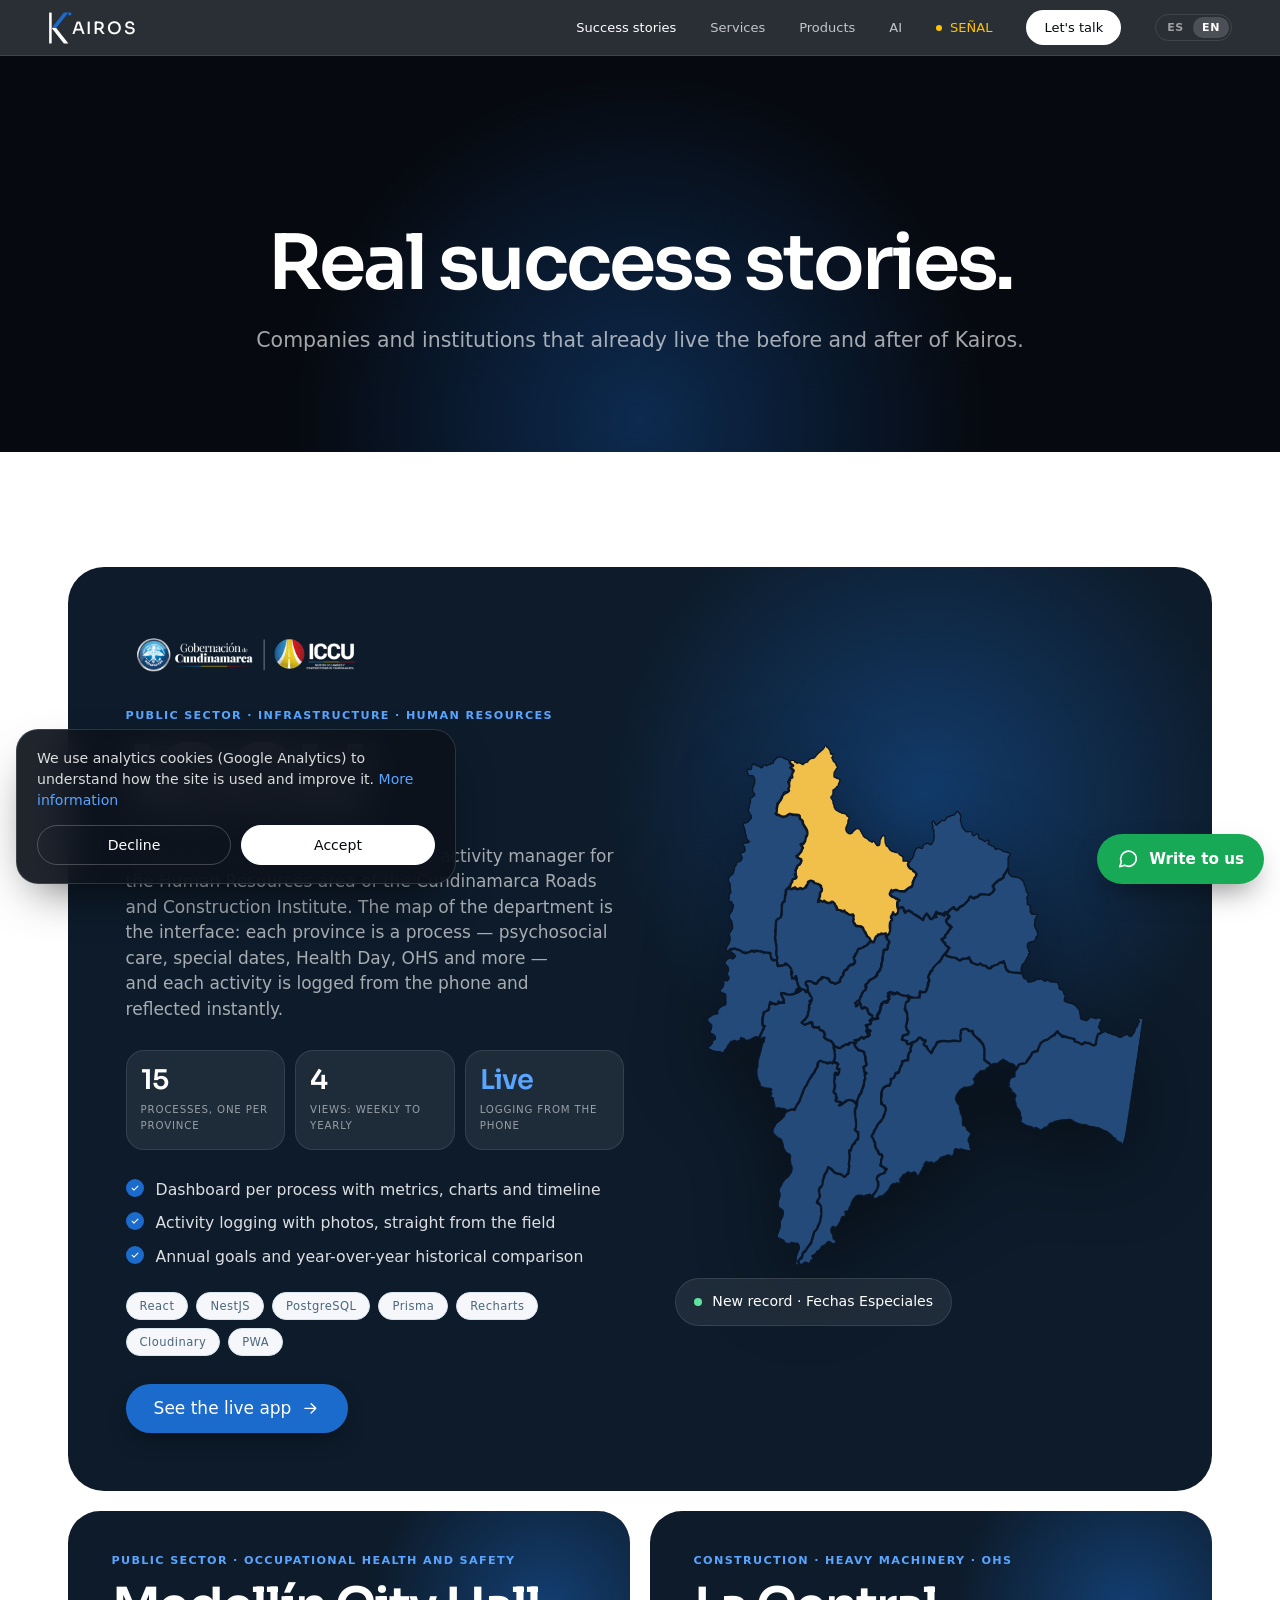
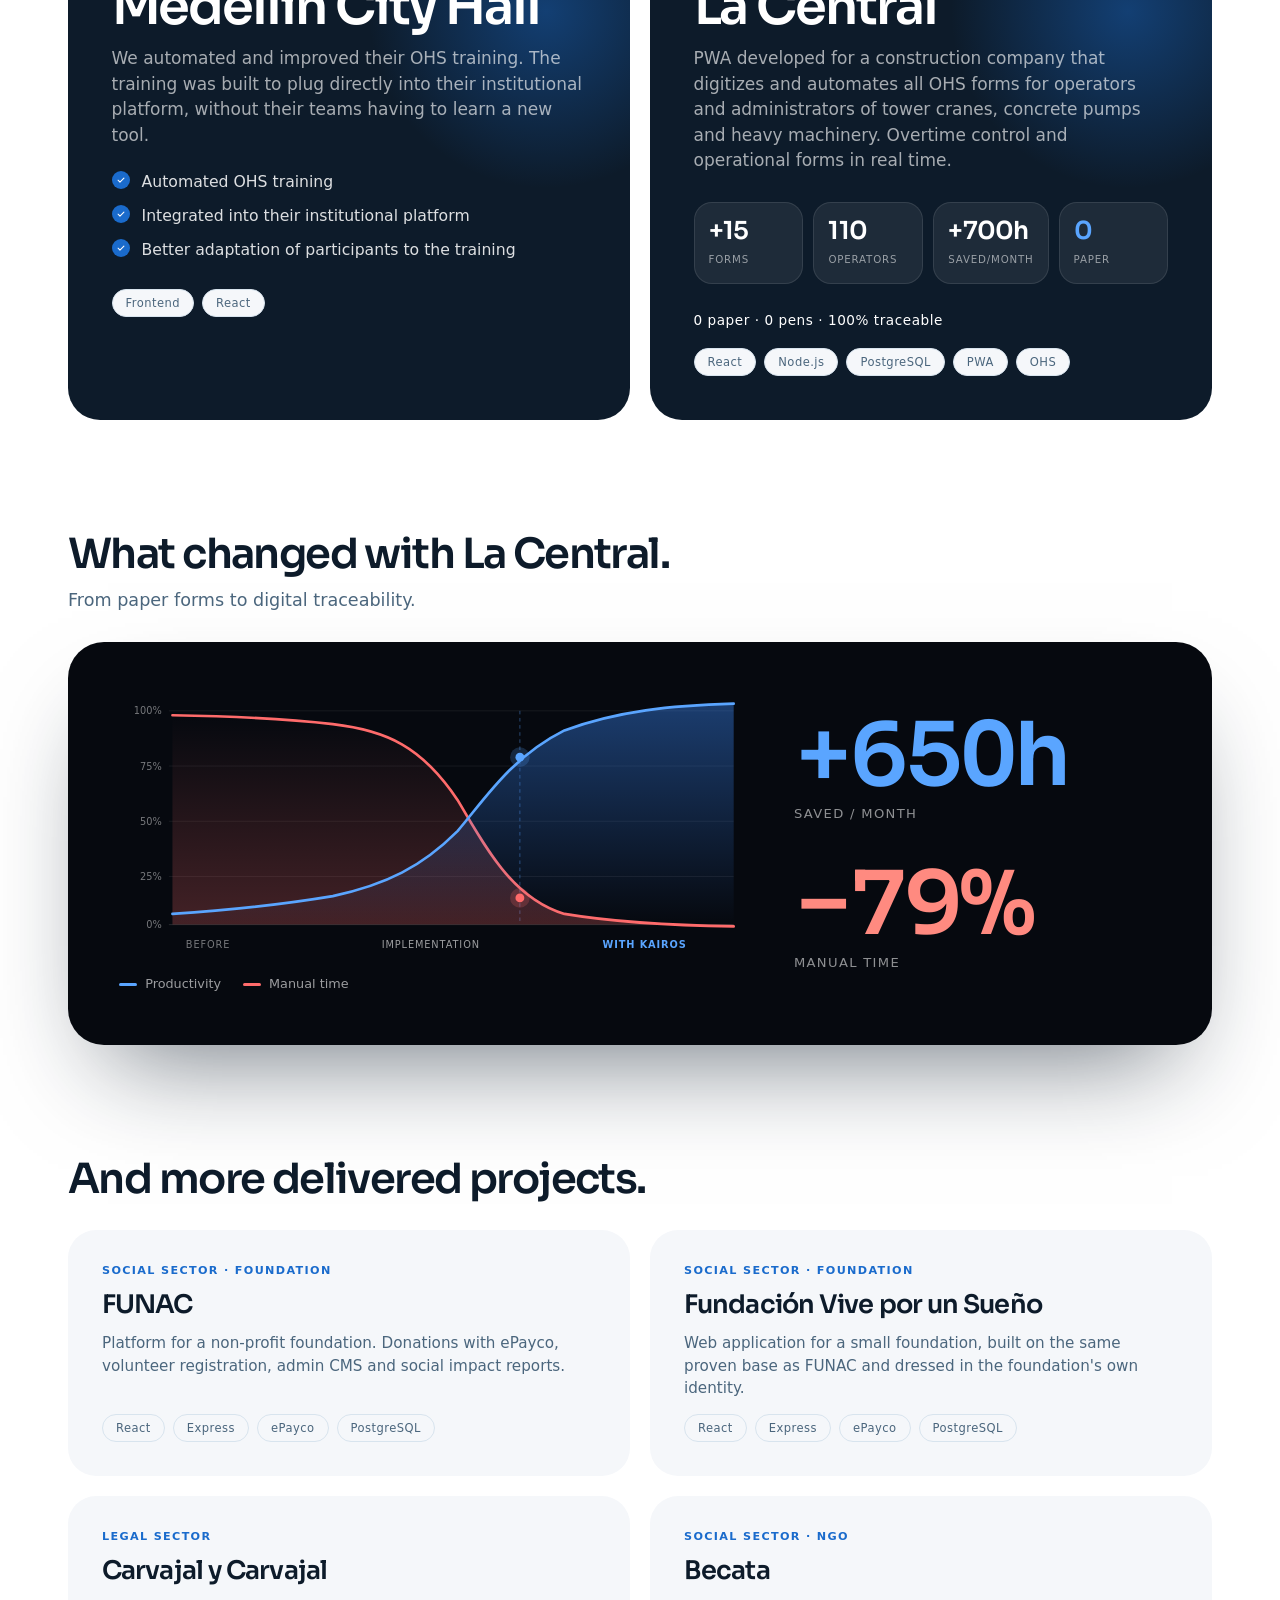
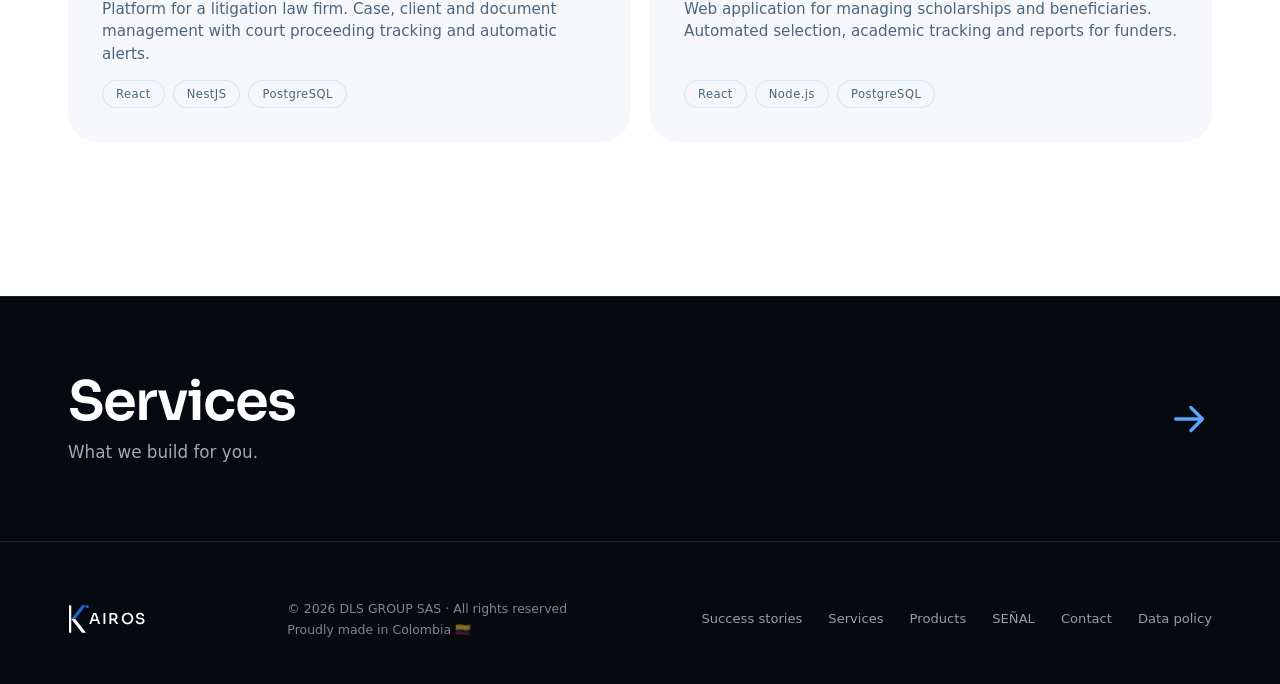
==== commit 8eaa8039: "version ingles" ====
--- a/casos.html
+++ b/casos.html
@@ -25,6 +25,7 @@
 <link rel="preconnect" href="https://fonts.gstatic.com" crossorigin/>
 <link href="https://fonts.googleapis.com/css2?family=Sora:wght@300;400;500;600;700&family=Barlow:wght@400;500;600;700&family=Barlow+Condensed:wght@600;700;800&display=swap" rel="stylesheet"/>
 <link rel="stylesheet" href="assets/kairos.css"/>
+<script src="assets/i18n.js"></script>
 </head>
 <body>
 <svg width="0" height="0" style="position:absolute" aria-hidden="true">
@@ -229,6 +230,7 @@
 </footer>
 
 <a class="wa" href="https://wa.me/573043660371?text=Hola%20Kairos%2C%20quiero%20conversar%20sobre%20un%20proyecto" target="_blank" rel="noopener" aria-label="Escríbenos por WhatsApp"><svg class="ico"><use href="#i-chat"/></svg><span>Escríbenos</span></a>
+<script>i18n.apply()</script>
 <script src="assets/kairos.js"></script>
 <script src="assets/site.js"></script>
 </body>
--- a/assets/kairos.css
+++ b/assets/kairos.css
@@ -550,6 +550,9 @@
 .nav-links .nav-senal { display: inline-flex; align-items: center; gap: 8px; color: #FFC400; }
 .nav-links .nav-senal::before { content: ''; width: 6px; height: 6px; border-radius: 50%; background: #FFC400; box-shadow: 0 0 0 0 rgba(255,196,0,.5); animation: nsp 2.4s ease-out infinite; }
 .nav-links .nav-senal:hover { color: #fff; }
+.lang { display: inline-flex; padding: 2px; border: 1px solid var(--hair-d); border-radius: 999px; }
+.lang button { padding: 5px 9px; border: 0; border-radius: 999px; background: none; color: rgba(255,255,255,.55); font: 600 .6875rem/1 var(--text); letter-spacing: .06em; cursor: pointer; transition: color .2s, background .2s; }
+.lang button:hover { color: #fff; } .lang button[aria-pressed="true"] { background: rgba(255,255,255,.16); color: #fff; }
 @keyframes nsp { 0% { box-shadow: 0 0 0 0 rgba(255,196,0,.55); } 70%, 100% { box-shadow: 0 0 0 8px rgba(255,196,0,0); } }
 .nav-tg { display: none; width: 44px; height: 44px; margin-right: -10px; background: none; border: 0; cursor: pointer; align-items: center; justify-content: center; flex-direction: column; gap: 6px; }
 .nav-tg span { display: block; width: 20px; height: 1.5px; background: #fff; transition: transform .35s var(--ease), opacity .2s; }
@@ -602,5 +605,6 @@
   nav.open .nav-links { display: flex; }
   .nav-links a:not(.nav-cta) { display: flex; padding: 15px 0; font-size: 1.0625rem; border-bottom: 1px solid var(--hair-d); }
   .nav-links .nav-cta { margin-top: 16px; text-align: center; padding: 15px 18px; font-size: 1rem; }
+  .lang { align-self: flex-start; margin-top: 18px; } .lang button { padding: 11px 18px; font-size: .8125rem; }
   .idx a.sg { padding-left: 20px; padding-right: 20px; }
 }
